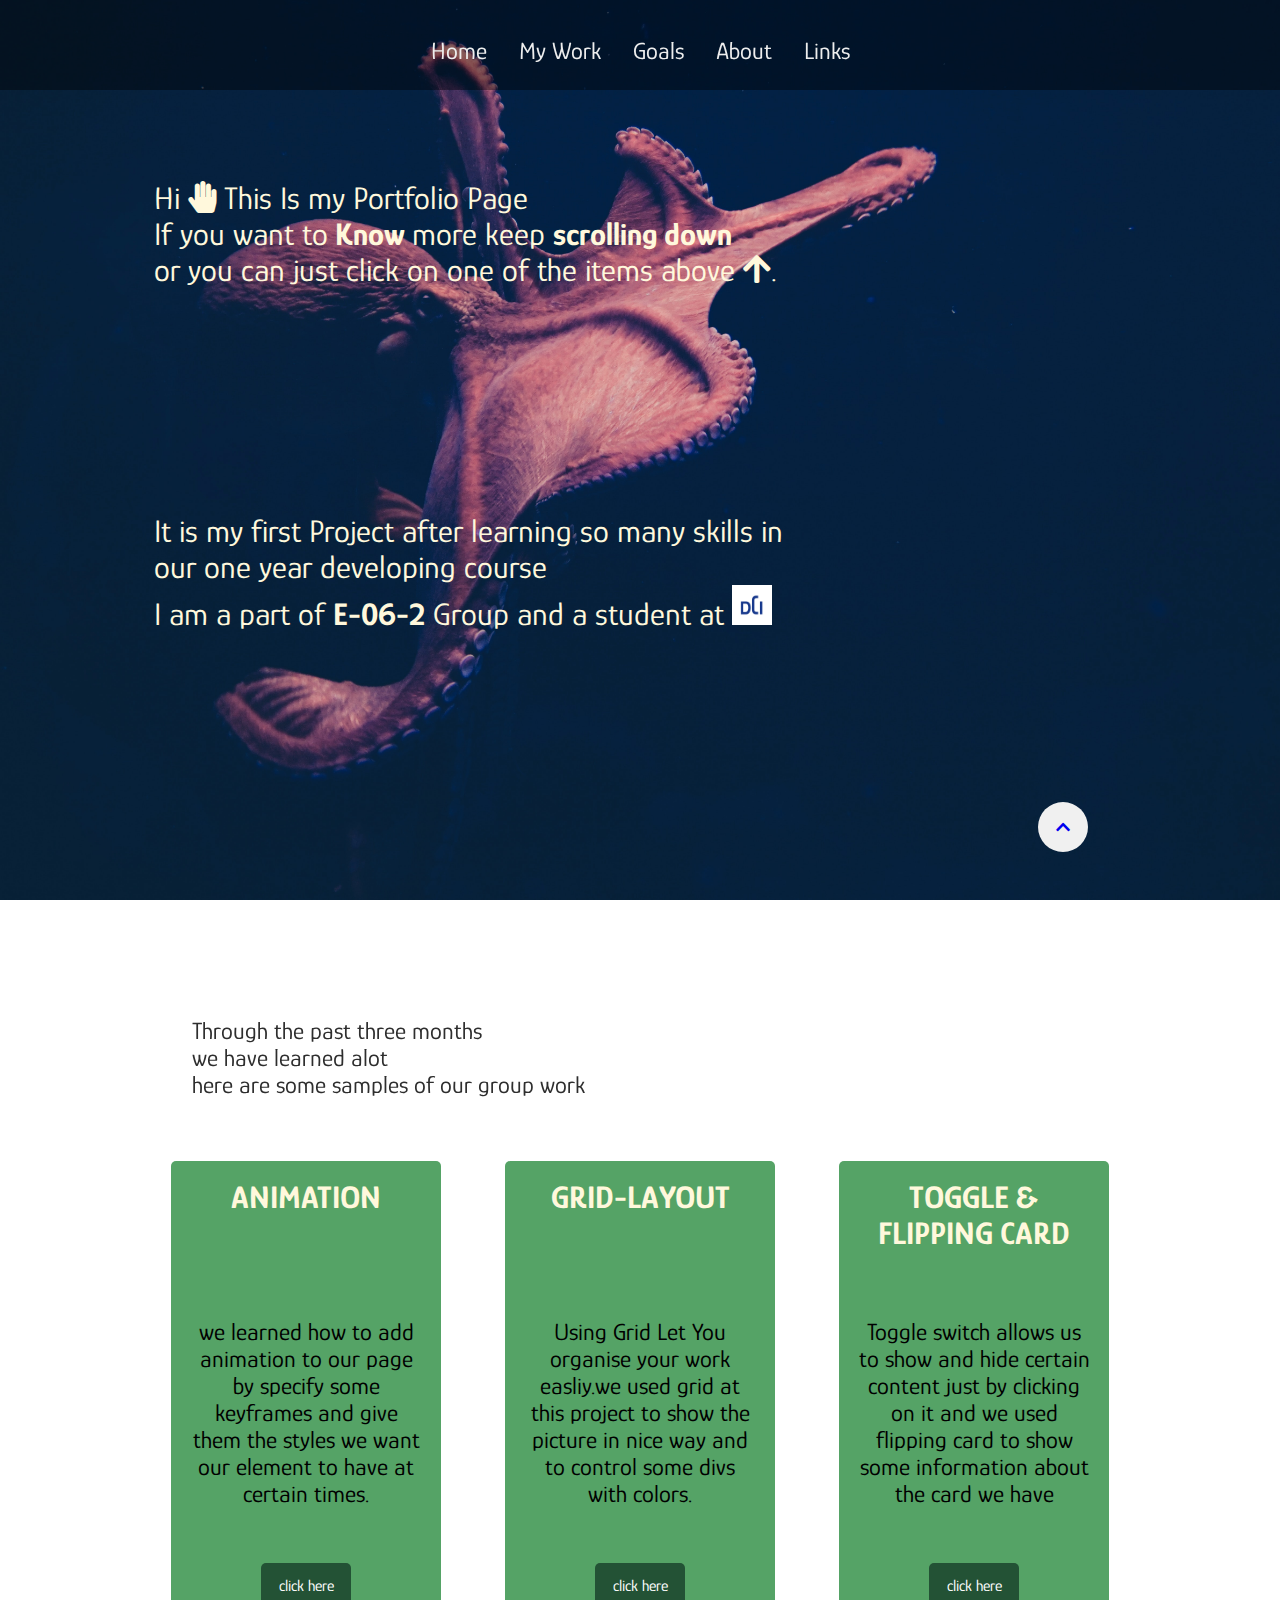
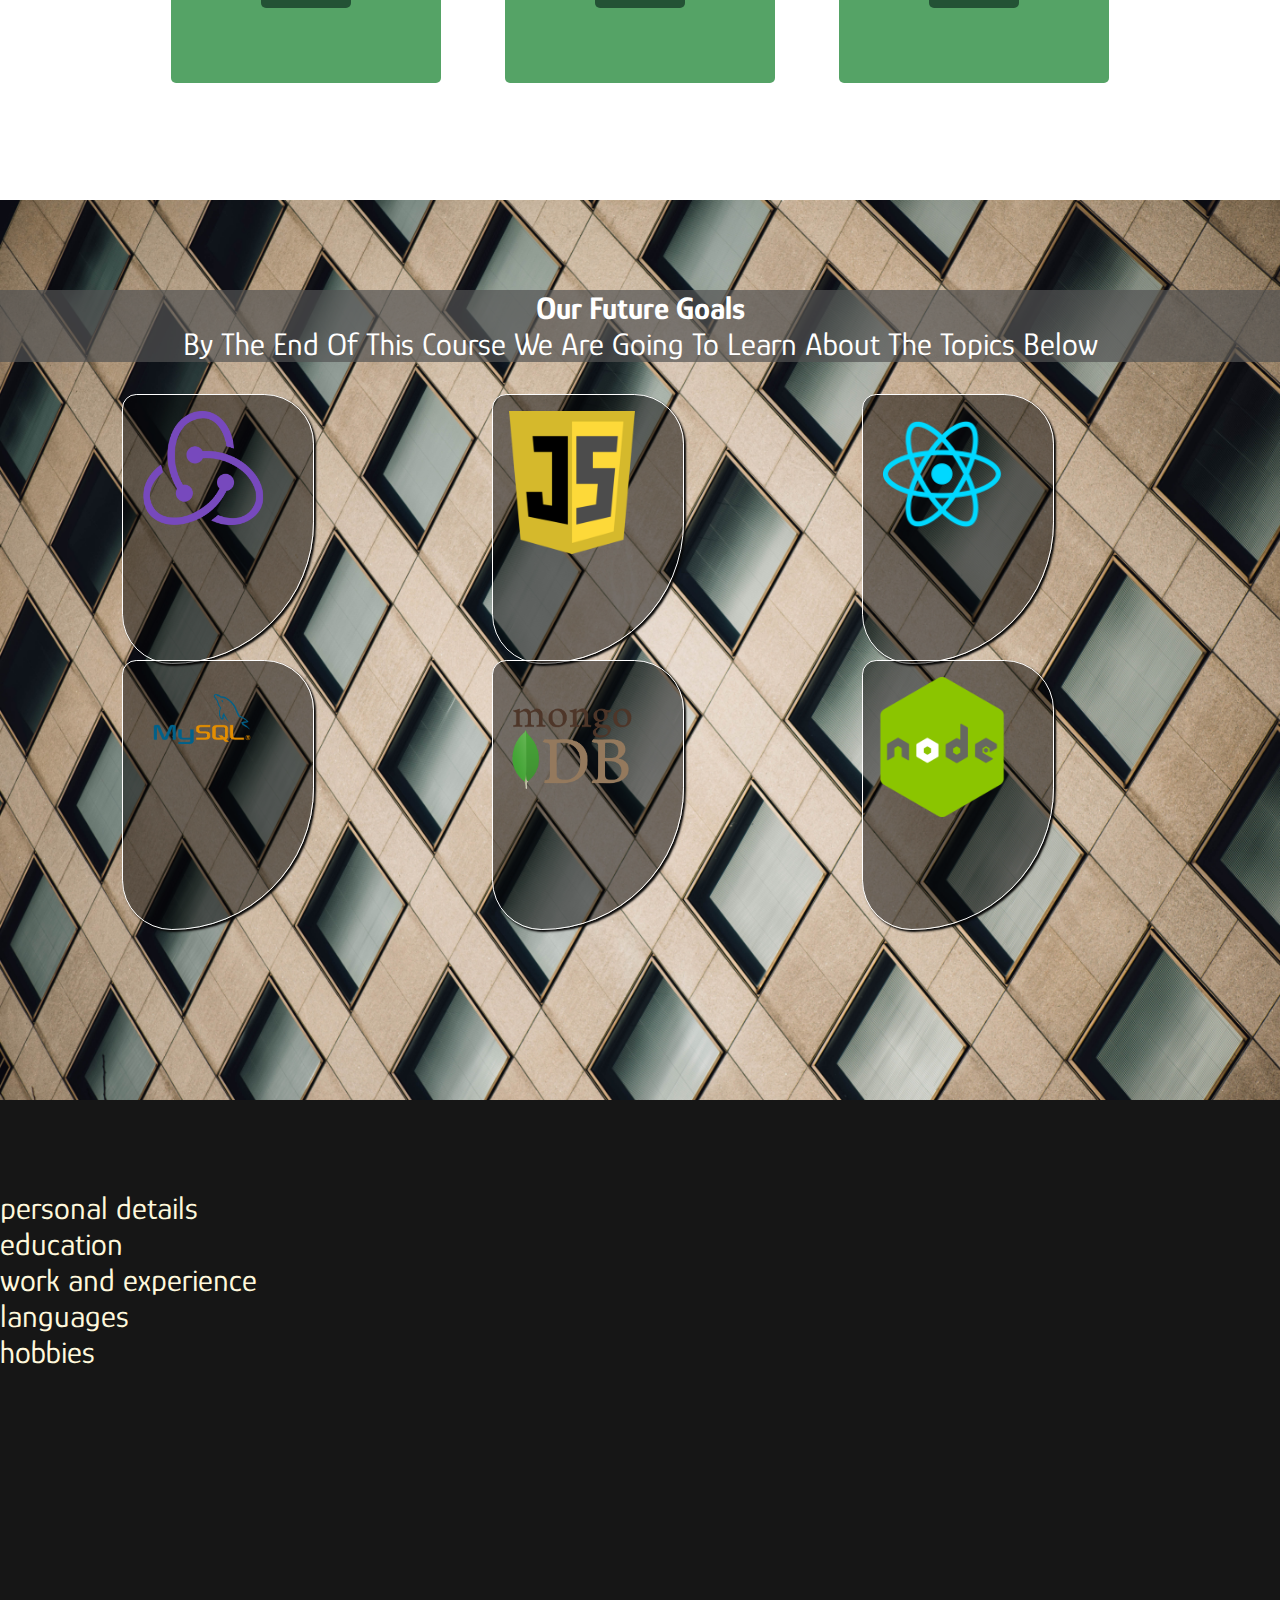
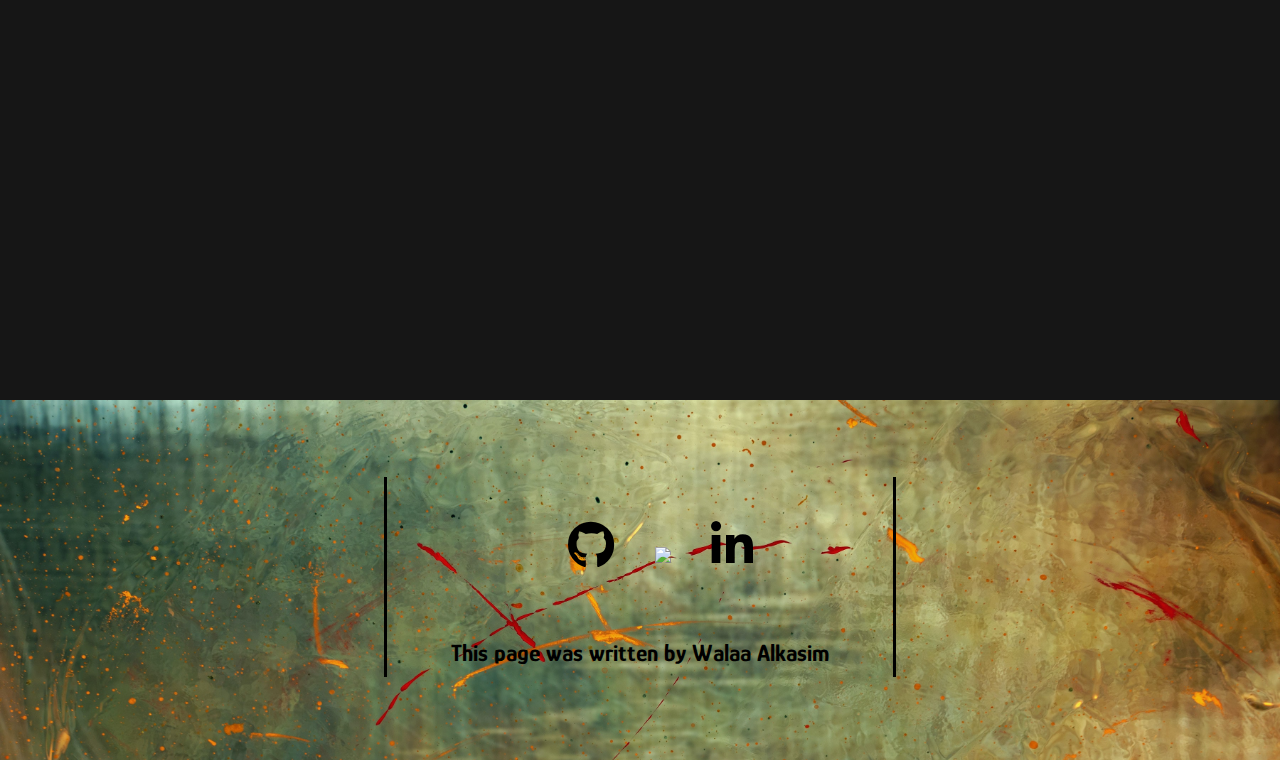
==== index.html @ 87899b78 "about section edit" ====
<!DOCTYPE html>
<html lang="en">
  <head>
    <meta charset="UTF-8" />
    <meta http-equiv="X-UA-Compatible" content="IE=edge" />

    <meta name="viewport" content="width=device-width, initial-scale=1.0" />
    <link rel="preconnect" href="https://fonts.googleapis.com" />
    <link rel="preconnect" href="https://fonts.gstatic.com" crossorigin />
    <link
      href="https://fonts.googleapis.com/css2?family=Glory:wght@100&display=swap"
      rel="stylesheet"
    />
    <link
      rel="stylesheet"
      href="https://cdnjs.cloudflare.com/ajax/libs/font-awesome/5.15.4/css/all.min.css"
      integrity="sha512-1ycn6IcaQQ40/MKBW2W4Rhis/DbILU74C1vSrLJxCq57o941Ym01SwNsOMqvEBFlcgUa6xLiPY/NS5R+E6ztJQ=="
      crossorigin="anonymous"
      referrerpolicy="no-referrer"
    />
    <link rel="stylesheet" href="./css/style.css" />

    <title>Walaa Portfolio</title>
  </head>
  <body>
    <div>
      <a href="#">
        <div class="sticky-arrow">
          <i class="fas fa-chevron-up"></i></div
      ></a>
    </div>
    <!-- header  contains navbar -->
    <header>
      <nav class="nav">
        <ul>
          <li><a href="#home-page">Home</a></li>
          <li><a href="#my-work">My Work</a></li>
          <li><a href="#future-goals">Goals</a></li>
          <li><a href="#about-me">About</a></li>
          <li><a href="#links">Links</a></li>
        </ul>
      </nav>
    </header>

    <!-- section 1 the home page  -->

    <section class="home" id="home-page">
      <div class="home-part-one">
        <p>
          Hi <i class="fas fa-hand-paper"></i>
          This Is my Portfolio Page
          <br />
          If you want to<strong> Know </strong>more keep
          <strong>scrolling down </strong> <br />
          or you can just click on one of the items above
          <i class="fas fa-arrow-up"></i>.
        </p>
      </div>
      <div class="home-part-two">
        <p>
          It is my first Project after learning so many skills in <br />
          our one year developing course <br />
          I am a part of <strong>E-06-2</strong> Group and a student at
          <a href="https://digitalcareerinstitute.org/" target="_blank">
            <img src="./imgs/dci-logo.png" alt=""
          /></a>
        </p>
      </div>
    </section>

    <!-- this section contains the work -->
    <section class="work" id="my-work">
      <!-- <h2>My Progress</h2> -->
      <div class="title-effect">
        <p>
          Through the past three months <br />
          we have learned alot<br />
          here are some samples of our group work
        </p>
      </div>
      <div class="work-part-1">
        <div class="sample">
          <h2>Animation</h2>
          <div class="description">
            we learned how to add animation to our page by specify some
            keyframes and give them the styles we want our element to have at
            certain times.
          </div>
          <a
            href="./materials/animation/exercise.html"
            class="btn"
            target="_blank"
            >click here</a
          >
        </div>
        <div class="sample">
          <h2>Grid-Layout</h2>
          <div class="description">
            Using Grid Let You organise your work easliy.we used grid at this
            project to show the picture in nice way and to control some divs
            with colors.
          </div>
          <a href="./materials/grid/index.html" class="btn" target="_blank"
            >click here</a
          >
        </div>
        <div class="sample">
          <h2>Toggle & Flipping Card</h2>
          <div class="description">
            Toggle switch allows us to show and hide certain content just by
            clicking on it and we used flipping card to show some information
            about the card we have
          </div>
          <a
            href="./materials/toggle&flipping card/index.html"
            class="btn"
            target="_blank"
            >click here</a
          >
        </div>
      </div>
    </section>

    <!--this section will talk about our future goals -->
    <!-- 
              HTML
              CSS
              javascript
              bootstrap
              React
              Redux
              Nodejs
              Mongodb
              MySql

             -->

    <section class="goals" id="future-goals">
      <div class="goals-title">
      <h2>Our Future Goals</h2>
      <p>
        By The End Of This Course We Are Going To Learn About The Topics Below
      </p></div>
      <div class="goals_container">
        <div class="card-container">
          <div class="card-face">
            <img src="./imgs/logos/redux.png" alt="" />
          </div>
          <div class="card-back">
            <p>
              Redux helps you write applications.
              Centralizing your application's state.
              The Redux DevTools make it easy to trace your application's state 
            </p>
            <a
            href="https://redux.js.org/"
            target="_blank"
            class="btn"
            >learn more</a
          >
          </div>
        </div>
        <div class="card-container">
          <div class="card-face">
            <img
              src="./imgs/logos/computer-icons-logo-brand-javascript-javaserver-pages-free-892749.png"
              alt=""
            />
          </div>
          <div class="card-back">
            <p>
              JavaScript is the world's most popular programming language.

              JavaScript is the programming language of the Web
            </p>
            <a
              href="https://www.w3schools.com/js/"
              target="_blank"
              class="btn"
              >learn more</a
            >
          </div>
        </div>
        <div class="card-container">
          <div class="card-face">
            <img
              src="./imgs/logos/js-logo-react-react-js-icon-221753.png"
              alt=""
            />
          </div>
          <div class="card-back">
            <p>
              React is a free and open-source front-end JavaScript library for
              building user interfaces or UI components. React can be used as a
              base in the development of single-page or mobile applications
            </p>
            <a href="https://reactjs.org/" class="btn" target="_blank"
              >learn more</a
            >
          </div>
        </div>
        <div class="card-container">
          <div class="card-face">
            <img
              src="./imgs/logos/kisspng-logo-mysql-database-phpmyadmin-mysql-digital-agency-maidenhead-web-agency-uk-5b6475c37dee49.2368989315333104035158.png"
              alt=""
            />
          </div>
          <div class="card-back">
            <p>

              MySQL is a relational database management system based on SQL – Structured Query Language. 
              It is used for data warehousing, e-commerce, 
              and logging applications.              
            </p>
            <a href="https://www.mysql.com/" class="btn" target="_blank"
            >learn more</a>
          </div>
        </div>
        <div class="card-container">
          <div class="card-face">
            <img
              src="./imgs/logos/kisspng-mongodb-logo-database-nosql-postgresql-how-to-create-an-outstanding-tech-stack-clickup-bl-5c391bdfde6506.5513114315472465599109.png"
              alt=""
            />
          </div>
          <div class="card-back">
            <p>
              MongoDB is a document-oriented NoSQL database used for high volume data storage. Instead of using tables and rows as in the traditional relational databases,
            </p>
            <a href="https://www.mongodb.com/" class="btn" target="_blank"
            >learn more</a>
          </div>
        </div>
        <div class="card-container">
          <div class="card-face">
            <img src="./imgs/logos/pngwing.com.png" alt="" />
          </div>
          <div class="card-back">
            <p>
              Node allows developers to write JavaScript code that runs directly in 
              a computer process itself instead of in a browser.
              </p>
              <a href="https://www.codecademy.com/articles/what-is-node" class="btn" target="_blank"
              >learn more</a>
          </div>
        </div>
      </div>
    </section>
    <!-- here you will find information ** about me ** -->

    <section class="about" id="about-me">

    <div class="about-first_section">
      <p class="about-subtitle">personal details</p>
      <div class="about-content"></div>
    </div>
    <div class="about-second_section">
     <p class="about-subtitle">education</p>
      <div class="about-content"></div>
    </div>
    <div class="about-third_section">
      <p class="about-subtitle">work and experience</p>
      <div class="about-content"></div>
    </div>
    <div class="about-fourth_section">
     <p class="about-subtitle">languages</p>
      <div class="about-content"></div>
    </div> 
    <div class="about-fifth_section">
       <p class="about-subtitle">hobbies</p>
      <div class="about-content"></div>
    </div>
     
    </section>
    <!-- footer will have my logo W.K. and a note this website was created by me
    and some important links -->

    <footer class="links" id="links">
    <div class="line-right"></div>
     <ul class="footer-list">
       <li class="footer-item"><a href="https://github.com/" target="_blank" class="footer-link"><i class="fab fa-github"></i></a></li>
       <li class="footer-item"><a href="https://www.notion.so/Web-Development-Resources-dd6faa112a3345b4b376562696dcd35c" target="_blank" class="footer-link"><img src="https://img.icons8.com/ios/50/000000/notion.png"/></a></li>
       <li class="footer-item"><a href="https://www.linkedin.com/feed/"><i class="fab fa-linkedin-in"></i></a></li>
     </ul>
      <p>
        This page was written by <a href="#about-me"> Walaa Alkasim </a>
      </p>
     <div class="line-left"></div>
    </footer>
  </body>
</html>
---- css/style.css ----
* {
  margin: 0;
  padding: 0;
  -webkit-box-sizing: border-box;
          box-sizing: border-box;
  font-family: "Glory", sans-serif;
}

* h2,
* p {
  color: cornsilk;
  font-size: 2rem;
}

.sticky-arrow {
  -webkit-transition: all 0.25s ease-in-out;
  transition: all 0.25s ease-in-out;
  position: fixed;
  bottom: 0;
  right: 15vw;
  display: -webkit-inline-box;
  display: -ms-inline-flexbox;
  display: inline-flex;
  content: "#f077";
  cursor: pointer;
  -webkit-box-align: center;
      -ms-flex-align: center;
          align-items: center;
  -webkit-box-pack: center;
      -ms-flex-pack: center;
          justify-content: center;
  margin: 0 0 3em 0;
  border-radius: 50%;
  padding: 0.25em;
  width: 50px;
  height: 50px;
  background-color: #f0f0f0;
}

.sticky-arrow:hover {
  -webkit-transform: scale(2);
          transform: scale(2);
}

section {
  padding-top: 10vh;
}

header {
  background-color: rgba(0, 0, 0, 0.4);
  position: fixed;
  top: 0;
  height: 10vh;
  width: 100vw;
  z-index: 9999;
}

header nav ul {
  display: -webkit-box;
  display: -ms-flexbox;
  display: flex;
  -webkit-box-orient: horizontal;
  -webkit-box-direction: normal;
      -ms-flex-direction: row;
          flex-direction: row;
  -ms-flex-line-pack: center;
      align-content: center;
  -webkit-box-pack: center;
      -ms-flex-pack: center;
          justify-content: center;
}

header nav ul :nth-child(1) {
  -webkit-animation-name: moving;
          animation-name: moving;
  -webkit-animation-duration: 1s;
          animation-duration: 1s;
  -webkit-transition: ease-in 1s;
  transition: ease-in 1s;
}

header nav ul :nth-child(2) {
  -webkit-animation-name: moving;
          animation-name: moving;
  -webkit-animation-duration: 2s;
          animation-duration: 2s;
  -webkit-transition: ease-in 1s;
  transition: ease-in 1s;
}

header nav ul :nth-child(3) {
  -webkit-animation-name: moving;
          animation-name: moving;
  -webkit-animation-duration: 3s;
          animation-duration: 3s;
  -webkit-transition: ease-in 1s;
  transition: ease-in 1s;
}

header nav ul :nth-child(4) {
  -webkit-animation-name: moving;
          animation-name: moving;
  -webkit-animation-duration: 4s;
          animation-duration: 4s;
  -webkit-transition: ease-in 1s;
  transition: ease-in 1s;
}

header nav ul :nth-child(5) {
  -webkit-animation-name: moving;
          animation-name: moving;
  -webkit-animation-duration: 5s;
          animation-duration: 5s;
  -webkit-transition: ease-in 1s;
  transition: ease-in 1s;
}

header nav ul li {
  font-size: 3rem;
  position: relative;
  list-style: none;
  padding: 1rem;
}

header nav ul li a {
  font-size: 1.5rem;
  text-decoration: none;
  color: #eeeeee;
  position: relative;
}

header nav ul li a::before, header nav ul li a::after {
  position: absolute;
  background: #dddbdb;
  content: "";
  opacity: 0;
  -webkit-transition: 0.5s;
  transition: 0.5s;
  right: 0px;
  width: 100%;
  height: 1px;
}

header nav ul li a::before {
  top: 0px;
  -webkit-transform: translateY(-10px);
          transform: translateY(-10px);
}

header nav ul li a::after {
  bottom: 0px;
  -webkit-transform: translateY(10px);
          transform: translateY(10px);
}

header nav ul li a:hover::before, header nav ul li a:hover::after {
  opacity: 1;
  -webkit-transform: translateY(0px);
          transform: translateY(0px);
}

.home {
  background-image: url(../imgs/isabel-galvez-i54owgDjXeY-unsplash.jpg);
  background-size: cover;
  height: 100vh;
}

@-webkit-keyframes myfirst {
  0% {
    left: -100vw;
    top: 0px;
  }
  100% {
    left: 0vw;
    top: 0px;
  }
}

@keyframes myfirst {
  0% {
    left: -100vw;
    top: 0px;
  }
  100% {
    left: 0vw;
    top: 0px;
  }
}

.home .home-part-one {
  position: relative;
  -webkit-animation: myfirst 3s linear 1;
          animation: myfirst 3s linear 1;
}

.home .home-part-one p {
  text-align: left;
  font-size: 2rem;
  padding-left: 12vw;
  padding-top: 7vw;
}

.home .home-part-two {
  position: relative;
  -webkit-animation: myfirst 3s linear 1;
          animation: myfirst 3s linear 1;
}

.home .home-part-two p {
  text-align: left;
  font-size: 2rem;
  padding-left: 12vw;
  padding-top: 25vh;
}

.home .home-part-two img {
  width: 40px;
  height: 40px;
}

.work {
  height: 100vh;
  background-image: url(../imgs/mitchell-luo-xREzOtWzDrQ-unsplash.jpg);
  background-size: cover;
}

.work h2 {
  text-align: center;
  text-transform: uppercase;
  height: 82px;
}

.work .title-effect {
  position: relative;
}

.work p {
  color: #2e2e2e;
  font-size: 1.5rem;
  text-align: left;
  padding-top: 3vh;
  padding-bottom: 5vh;
  padding-left: 15vw;
}

.work p::before, .work p::after {
  position: absolute;
  opacity: 0;
  width: 0%;
  height: 2px;
  content: "";
  background: #fff;
  -webkit-transition: all 0.3s;
  transition: all 0.3s;
}

.work p::before {
  left: 0px;
  top: 0px;
}

.work p::after {
  right: 0px;
  bottom: 0px;
}

.work p:hover::before, .work p:hover::after {
  opacity: 1;
  width: 100%;
}

.work p:hover {
  font-size: 1.7rem;
}

.work .work-part-1 {
  display: -ms-grid;
  display: grid;
  -ms-grid-columns: (30vh)[3];
      grid-template-columns: repeat(3, 30vh);
  height: 60vh;
  gap: 5vw;
  -webkit-box-pack: center;
      -ms-flex-pack: center;
          justify-content: center;
}

.work .work-part-1 .sample {
  display: -webkit-box;
  display: -ms-flexbox;
  display: flex;
  -ms-flex-wrap: wrap;
      flex-wrap: wrap;
  -webkit-box-pack: center;
      -ms-flex-pack: center;
          justify-content: center;
  margin-top: 2vh;
  padding: 2vh;
  background-color: #55a366;
  border-radius: 5px;
  -webkit-transition: 300ms;
  transition: 300ms;
}

.work .work-part-1 .sample .btn {
  text-decoration: none;
  background-color: #235235;
  color: white;
  border-radius: 5px;
  display: block;
  height: 5vh;
  width: 7vw;
  text-align: center;
  padding-top: 1.5vh;
}

.work .work-part-1 .sample .btn a {
  color: whitesmoke;
}

.work .work-part-1 .sample .btn:hover {
  background-color: #d1d6d1;
  color: black;
}

.work .work-part-1 .sample:hover {
  color: white;
  background-color: black;
  -webkit-box-shadow: 10px 10px 10px black;
          box-shadow: 10px 10px 10px black;
}

.work .work-part-1 .sample .description {
  text-align: center;
  font-size: 1.5rem;
}

.goals {
  width: 100%;
  height: 100vh;
  background-image: url(../imgs/chuttersnap-du7cDzSEy5w-unsplash.jpg);
  background-size: cover;
}

.goals .goals-title {
  background-color: rgba(82, 82, 82, 0.7);
}

.goals h2,
.goals p {
  text-align: center;
  color: white;
}

.goals .goals_container {
  display: -ms-grid;
  display: grid;
  -ms-grid-columns: (40vh)[3];
      grid-template-columns: repeat(3, 40vh);
  -ms-grid-rows: (20vw)[2];
      grid-template-rows: repeat(2, 20vw);
  gap: 10px;
  -webkit-box-pack: center;
      -ms-flex-pack: center;
          justify-content: center;
}

.goals .goals_container .card-container {
  position: relative;
  -webkit-perspective: 1000px;
          perspective: 1000px;
}

.goals .goals_container .card-container:hover > .card-face {
  -webkit-transform: rotateY(180deg);
          transform: rotateY(180deg);
}

.goals .goals_container .card-container:hover > .card-back {
  -webkit-transform: rotateY(360deg);
          transform: rotateY(360deg);
  -webkit-transform: scale(1.2);
          transform: scale(1.2);
}

.goals .goals_container .card-container .card-face {
  background-color: rgba(0, 0, 0, 0.5);
  height: 30vh;
  width: 15vw;
  margin: 2rem;
  border: 0.1rem solid white;
  border-radius: 20px 70px 200px;
  -webkit-box-shadow: 2px 2px 2px #080808;
          box-shadow: 2px 2px 2px #080808;
  padding: 1rem;
  -webkit-backface-visibility: hidden;
          backface-visibility: hidden;
  -webkit-transition: -webkit-transform 0.5s;
  transition: -webkit-transform 0.5s;
  transition: transform 0.5s;
  transition: transform 0.5s, -webkit-transform 0.5s;
}

.goals .goals_container .card-container .card-face img {
  width: 80%;
}

.goals .goals_container .card-container .card-back {
  background-color: rgba(54, 125, 153, 0.7);
  height: 30vh;
  width: 15vw;
  margin: 2rem;
  border: 0.1rem solid white;
  border-radius: 20px 70px 200px;
  -webkit-box-shadow: 2px 2px 2px #fffdfd;
          box-shadow: 2px 2px 2px #fffdfd;
  padding: 1rem;
  -webkit-backface-visibility: hidden;
          backface-visibility: hidden;
  -webkit-transition: -webkit-transform 0.5s;
  transition: -webkit-transform 0.5s;
  transition: transform 0.5s;
  transition: transform 0.5s, -webkit-transform 0.5s;
  -webkit-transform: rotateY(180deg);
          transform: rotateY(180deg);
  position: absolute;
  left: 0;
  top: 0;
}

.goals .goals_container .card-container .card-back .btn {
  text-decoration: none;
  background-color: #acb4af;
  color: #050505;
  border-radius: 5px;
  display: block;
  height: 5vh;
  width: 5vw;
  margin-top: 20px;
  text-align: center;
  padding-top: 1.5vh;
}

.goals .goals_container .card-container .card-back p {
  color: #020202;
  font-size: 1.3rem;
  text-align: center;
}

.about {
  height: 100vh;
  background-color: #161616;
}

footer {
  background-image: url(../imgs/jr-korpa-2LpaU_6k4bU-unsplash.jpg);
  background-size: cover;
  height: 40vh;
}

footer .line-right {
  border-left: 3px solid black;
  height: 200px;
  position: absolute;
  left: 30%;
  margin-top: 6%;
}

footer .line-right {
  border-right: 3px solid black;
  height: 200px;
  position: absolute;
  right: 30%;
  margin-top: 6%;
}

footer p {
  font-size: 1.5rem;
  font-weight: bold;
  text-align: center;
  padding-top: 65px;
  color: black;
}

footer p a {
  text-decoration: none;
  color: black;
}

footer ul {
  position: relative;
  display: -webkit-box;
  display: -ms-flexbox;
  display: flex;
  -webkit-box-orient: horizontal;
  -webkit-box-direction: normal;
      -ms-flex-direction: row;
          flex-direction: row;
  -ms-flex-line-pack: center;
      align-content: center;
  -webkit-box-pack: center;
      -ms-flex-pack: center;
          justify-content: center;
  list-style: none;
}

footer ul li {
  -webkit-box-align: center;
      -ms-flex-align: center;
          align-items: center;
  font-size: 3rem;
  padding-top: 120px;
  padding-left: 40px;
}

footer ul li:hover {
  -webkit-transform: scale(1.3);
          transform: scale(1.3);
}

footer ul li a {
  text-decoration: none;
  color: black;
}
/*# sourceMappingURL=style.css.map */
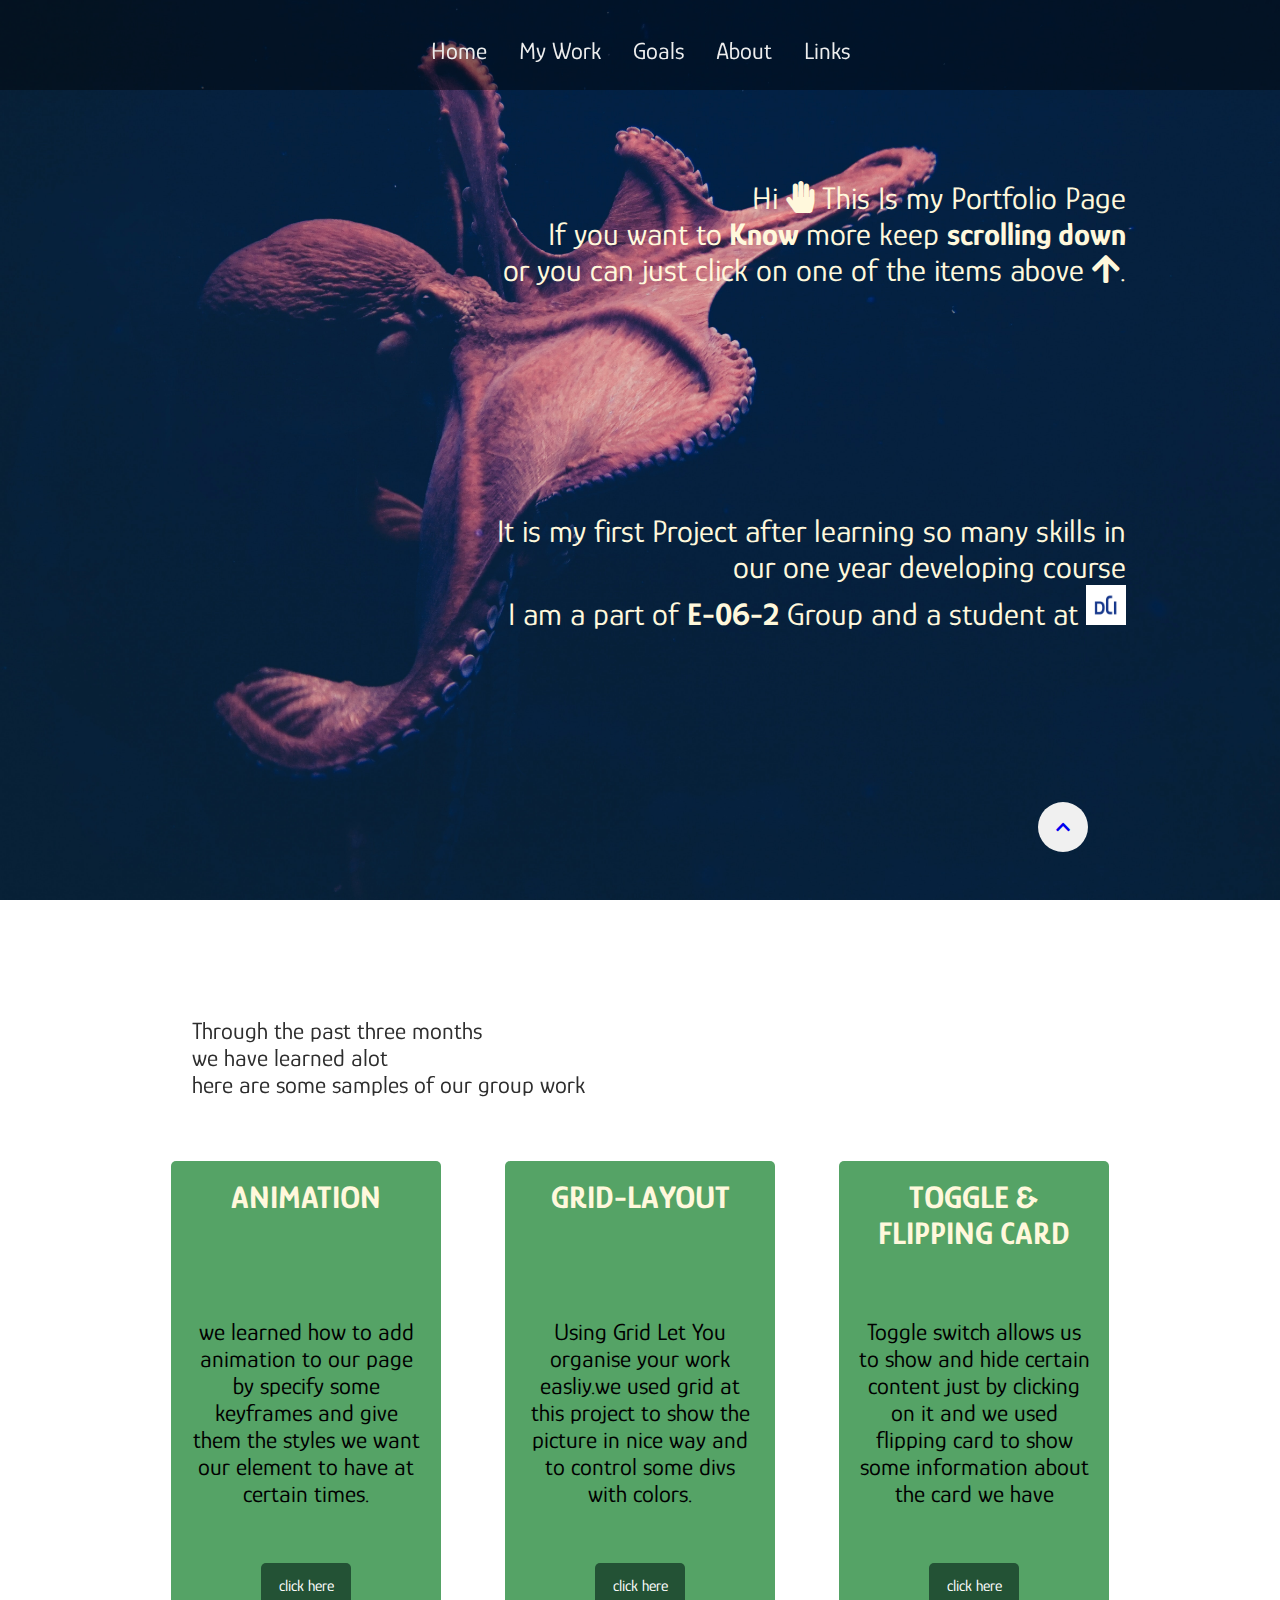
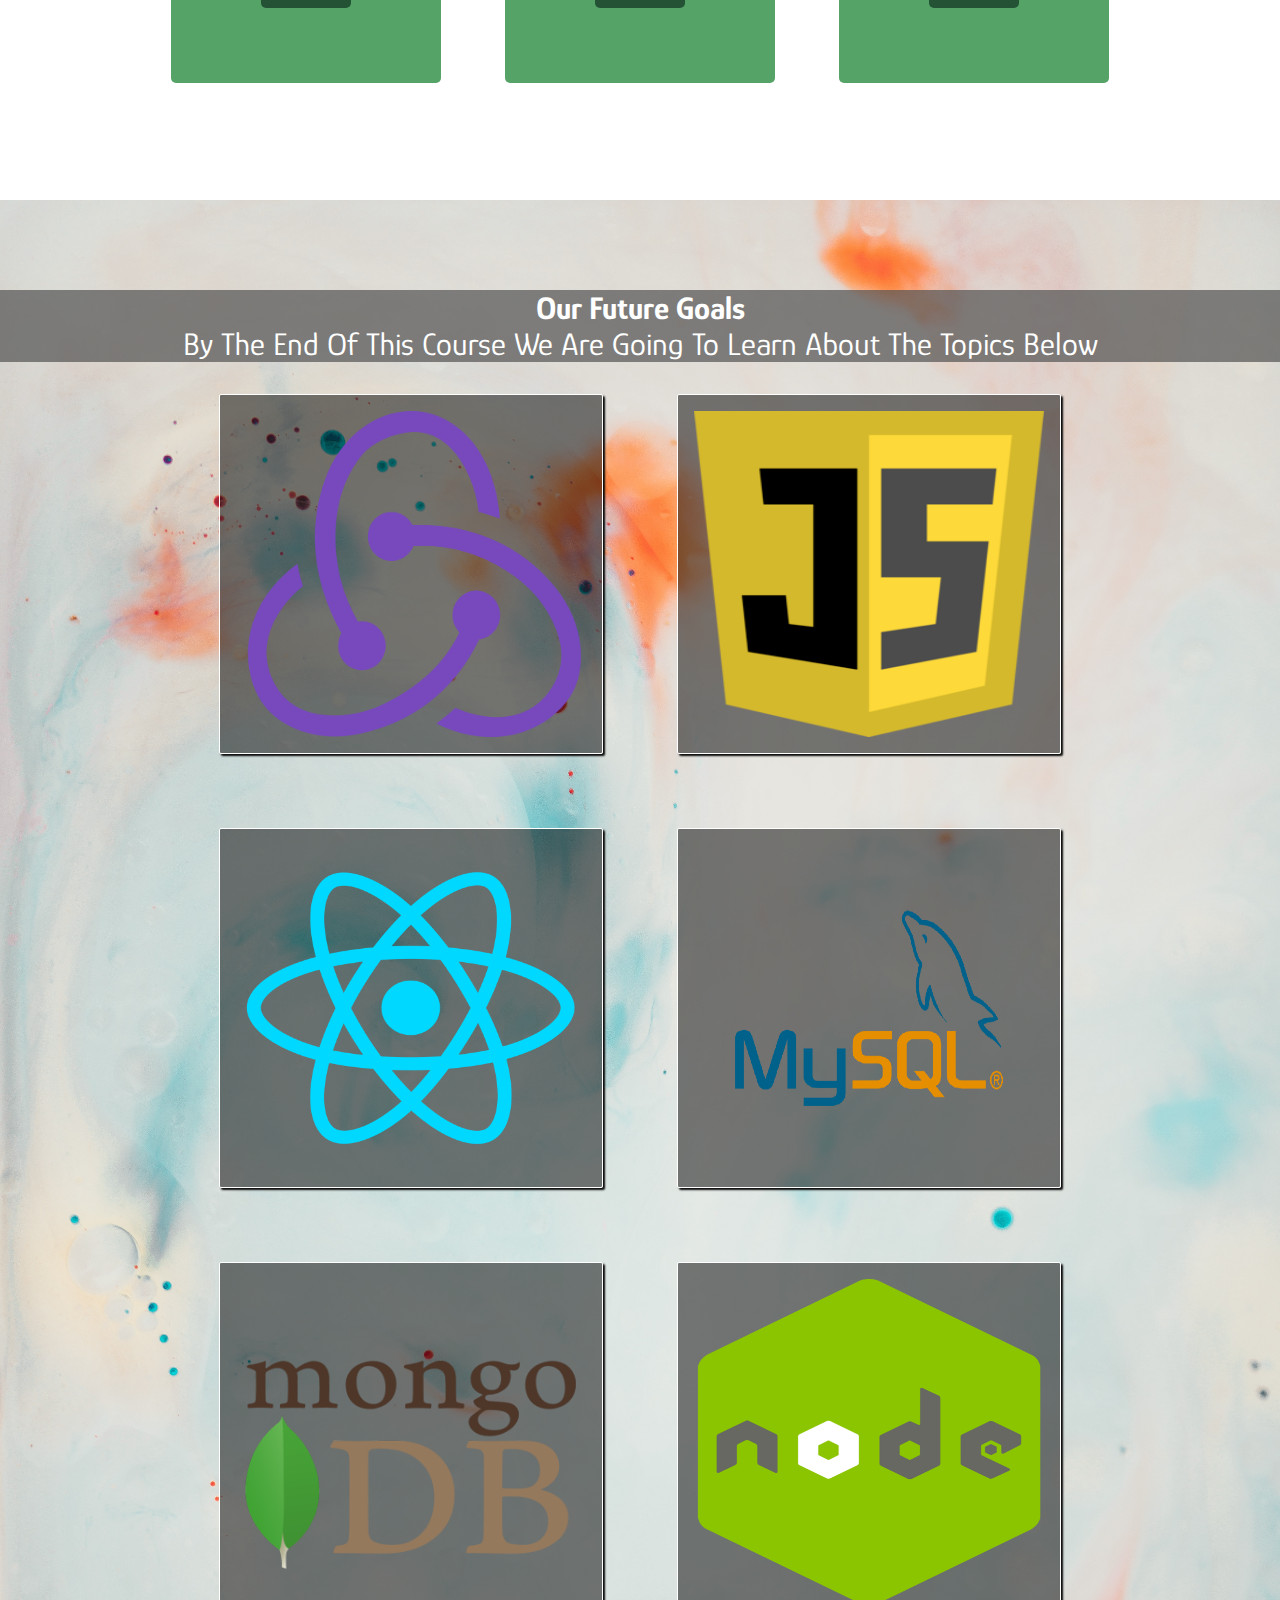
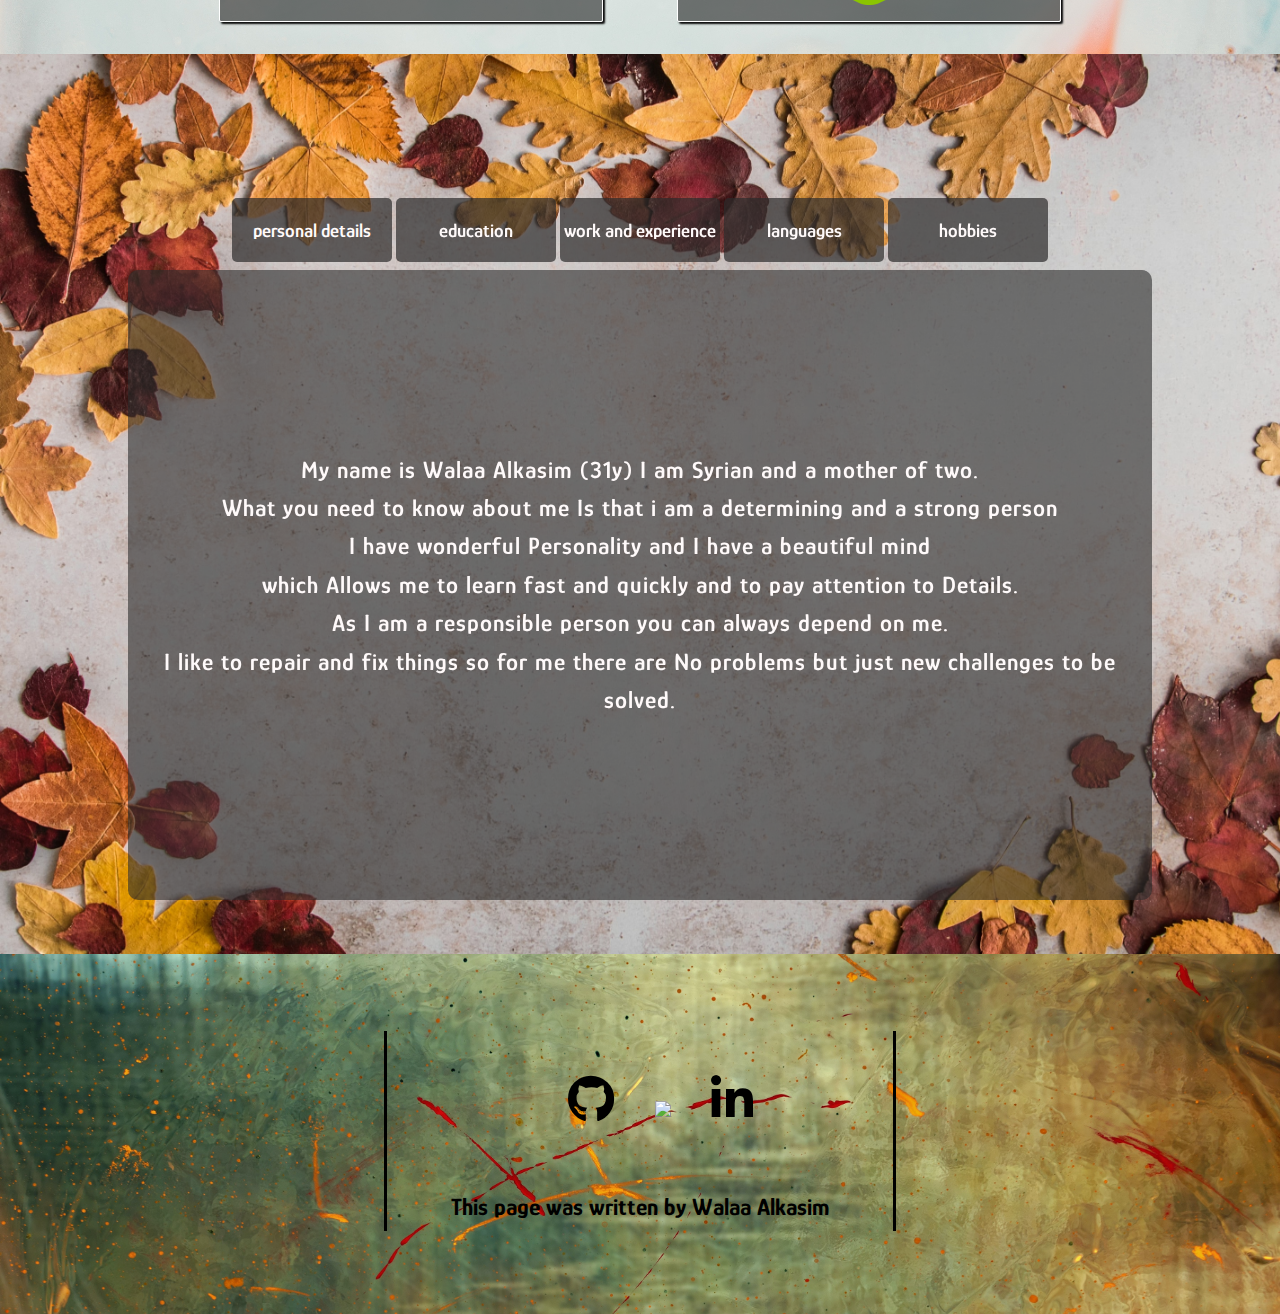
==== commit 966160de: "fina changes" ====
--- a/index.html
+++ b/index.html
@@ -23,13 +23,22 @@
     <title>Walaa Portfolio</title>
   </head>
   <body>
+    
+    <!--sticky arrow Begins-->
+   
+   
     <div>
-      <a href="#">
+      <a href="#"> 
         <div class="sticky-arrow">
-          <i class="fas fa-chevron-up"></i></div
-      ></a>
+          <i class="fas fa-chevron-up"></i>
+          </div>
+        </a>
     </div>
-    <!-- header  contains navbar -->
+    
+    <!--sticky arrow Ends -->
+
+
+    <!-- header  for the  navbar -->
     <header>
       <nav class="nav">
         <ul>
@@ -45,6 +54,8 @@
     <!-- section 1 the home page  -->
 
     <section class="home" id="home-page">
+    <!-- first pargraph on the page -->
+
       <div class="home-part-one">
         <p>
           Hi <i class="fas fa-hand-paper"></i>
@@ -56,6 +67,10 @@
           <i class="fas fa-arrow-up"></i>.
         </p>
       </div>
+
+<!-- second paragraph on the page -->
+
+
       <div class="home-part-two">
         <p>
           It is my first Project after learning so many skills in <br />
@@ -68,9 +83,14 @@
       </div>
     </section>
 
+    <!-- Home Section Ends -->
+
+
+
     <!-- this section contains the work -->
+
     <section class="work" id="my-work">
-      <!-- <h2>My Progress</h2> -->
+     
       <div class="title-effect">
         <p>
           Through the past three months <br />
@@ -78,6 +98,11 @@
           here are some samples of our group work
         </p>
       </div>
+
+      <!-- the sample of our group work -->
+
+
+      <!-- sample one Animation  -->
       <div class="work-part-1">
         <div class="sample">
           <h2>Animation</h2>
@@ -93,6 +118,8 @@
             >click here</a
           >
         </div>
+        <!-- sample two grid -->
+
         <div class="sample">
           <h2>Grid-Layout</h2>
           <div class="description">
@@ -104,6 +131,10 @@
             >click here</a
           >
         </div>
+
+        <!-- sample three toggle -->
+
+
         <div class="sample">
           <h2>Toggle & Flipping Card</h2>
           <div class="description">
@@ -120,6 +151,8 @@
         </div>
       </div>
     </section>
+
+    <!-- end of my work section -->
 
     <!--this section will talk about our future goals -->
     <!-- 
@@ -137,29 +170,35 @@
 
     <section class="goals" id="future-goals">
       <div class="goals-title">
-      <h2>Our Future Goals</h2>
-      <p>
-        By The End Of This Course We Are Going To Learn About The Topics Below
-      </p></div>
+        <h2>Our Future Goals</h2>
+        <p>
+          By The End Of This Course We Are Going To Learn About The Topics Below
+        </p>
+      </div>
+
+      <!-- container for the cards -->
+
       <div class="goals_container">
+      
+        <!-- first card -->
+
         <div class="card-container">
           <div class="card-face">
             <img src="./imgs/logos/redux.png" alt="" />
           </div>
           <div class="card-back">
             <p>
-              Redux helps you write applications.
-              Centralizing your application's state.
-              The Redux DevTools make it easy to trace your application's state 
-            </p>
-            <a
-            href="https://redux.js.org/"
-            target="_blank"
-            class="btn"
-            >learn more</a
-          >
-          </div>
-        </div>
+              Redux helps you write applications. Centralizing your
+              application's state. The Redux DevTools make it easy to trace your
+              application's state
+            </p>
+            <a href="https://redux.js.org/" target="_blank" class="btn"
+              >learn more</a
+            >
+          </div>
+        </div>
+
+        <!-- second card -->
         <div class="card-container">
           <div class="card-face">
             <img
@@ -170,17 +209,15 @@
           <div class="card-back">
             <p>
               JavaScript is the world's most popular programming language.
-
               JavaScript is the programming language of the Web
             </p>
-            <a
-              href="https://www.w3schools.com/js/"
-              target="_blank"
-              class="btn"
-              >learn more</a
-            >
-          </div>
-        </div>
+            <a href="https://www.w3schools.com/js/" target="_blank" class="btn"
+              >learn more</a
+            >
+          </div>
+        </div>
+
+        <!-- third card -->
         <div class="card-container">
           <div class="card-face">
             <img
@@ -191,14 +228,14 @@
           <div class="card-back">
             <p>
               React is a free and open-source front-end JavaScript library for
-              building user interfaces or UI components. React can be used as a
-              base in the development of single-page or mobile applications
+              building user interfaces or UI components. 
             </p>
             <a href="https://reactjs.org/" class="btn" target="_blank"
               >learn more</a
             >
           </div>
         </div>
+        <!-- fourth card -->
         <div class="card-container">
           <div class="card-face">
             <img
@@ -208,15 +245,17 @@
           </div>
           <div class="card-back">
             <p>
-
-              MySQL is a relational database management system based on SQL – Structured Query Language. 
-              It is used for data warehousing, e-commerce, 
-              and logging applications.              
+              MySQL is a relational database management system based on SQL –
+              Structured Query Language. It is used for data warehousing,
+              e-commerce, and logging applications.
             </p>
             <a href="https://www.mysql.com/" class="btn" target="_blank"
-            >learn more</a>
-          </div>
-        </div>
+              >learn more</a
+            >
+          </div>
+        </div>
+
+        <!-- fifth card -->
         <div class="card-container">
           <div class="card-face">
             <img
@@ -226,67 +265,175 @@
           </div>
           <div class="card-back">
             <p>
-              MongoDB is a document-oriented NoSQL database used for high volume data storage. Instead of using tables and rows as in the traditional relational databases,
+              MongoDB is a document-oriented NoSQL database used for high volume
+              data storage. Instead of using tables and rows as in the
+              traditional relational databases,
             </p>
             <a href="https://www.mongodb.com/" class="btn" target="_blank"
-            >learn more</a>
-          </div>
-        </div>
+              >learn more</a
+            >
+          </div>
+        </div>
+        <!-- sixth card -->
         <div class="card-container">
           <div class="card-face">
             <img src="./imgs/logos/pngwing.com.png" alt="" />
           </div>
           <div class="card-back">
             <p>
-              Node allows developers to write JavaScript code that runs directly in 
-              a computer process itself instead of in a browser.
-              </p>
-              <a href="https://www.codecademy.com/articles/what-is-node" class="btn" target="_blank"
-              >learn more</a>
+              Node allows developers to write JavaScript code that runs directly
+              in a computer process itself instead of in a browser.
+            </p>
+            <a
+              href="https://www.codecademy.com/articles/what-is-node"
+              class="btn"
+              target="_blank"
+              >learn more</a
+            >
           </div>
         </div>
       </div>
     </section>
+
+    <!-- end of section goals -->
+
+
+
     <!-- here you will find information ** about me ** -->
 
     <section class="about" id="about-me">
-
-    <div class="about-first_section">
-      <p class="about-subtitle">personal details</p>
-      <div class="about-content"></div>
-    </div>
-    <div class="about-second_section">
-     <p class="about-subtitle">education</p>
-      <div class="about-content"></div>
-    </div>
-    <div class="about-third_section">
-      <p class="about-subtitle">work and experience</p>
-      <div class="about-content"></div>
-    </div>
-    <div class="about-fourth_section">
-     <p class="about-subtitle">languages</p>
-      <div class="about-content"></div>
-    </div> 
-    <div class="about-fifth_section">
-       <p class="about-subtitle">hobbies</p>
-      <div class="about-content"></div>
-    </div>
+      <div class="about-content">
+
+      <div class="slider">
+        <a href="#slide-1">personal details</a>
+        <a href="#slide-2">education</a>
+        <a href="#slide-3">work and experience</a>
+        <a href="#slide-4">languages</a>
+        <a href="#slide-5">hobbies</a>
+      
+        <div class="slides">
+
+          <!-- personal information -->
+          <div id="slide-1">
+            My name is  Walaa Alkasim (31y) I am Syrian and a mother of two. <br> What you need to know about me 
+            
+            Is that i am a determining and a strong person <br> I have wonderful 
+            
+            Personality  and I have a beautiful mind<br> which 
+            
+            Allows me to learn fast and quickly and to pay attention to 
+            
+            Details.<br> As I am a responsible person you can always depend on me. <br>
+            I like to repair and fix things so for me there are 
+            
+            No problems but just new challenges to be solved. 
+            
+             
+          </div>
+          <!-- education -->
+          <div id="slide-2" >
+            1996-2001: primary school, Sanameen Dara'a Syria. <br>
+
+            2001-2003: Secondary school, Sanameen Dara'a Syria. <br>
+            2003-2006: High school, Homs Syria. <br>
+            2007-2011: Alba'ath University, Homs Syria (Mathematics). <br>
+            2014-2016: Philadelphia University Jordan. (Mathematics Bachelor's 87.6 %) 
+          </div>
+            
+          <!-- work and experience  -->
+          <div id="slide-3">
+            2008-2009: preparing student for secondary schools final exams. <br> 
+
+            2011-2013: substitute teacher full time in high school of Qara. <br> 
+            
+            2013:different jobs as I moved to Jordan/ Cashier-Data 
+            
+                         Entry-Dentist assistant.  <br> 
+            
+            2016-2018:Mathematics teacher for 
+            
+                         different levels/ private lessons. <br>  
+            
+            2019-2020:self-learning at home: German ,HTML, CSS ,JavaScript. <br> 
+            
+            2021:start the web developing course in DCI. 
+            
+             
+          </div>
+
+          <!-- languages -->
+          <div id="slide-4">
+            Arabic: Native Speaker. <br> 
+
+            English: Upper Intermediate /Ielts(6.5 -2017) . <br> 
+            
+            German:B2 Niveau. <br> 
+            
+             I still working on my languages to achieve 
+            
+            better levels . 
+            
+             
+          </div>
+
+          <!-- hobbies -->
+          <div id="slide-5">
+           
+
+         In my free time I like to do a lot of things like: <br> 
+
+           
+            
+            * Solve a jigsaw puzzle which is my favorite one.  <br> 
+            * Watch movies .  <br> 
+            
+            * Visit new places . <br> 
+            
+           * Take a walk and enjoy the nature. <br> 
+            
+            * Crochet . 
+          </div>
+        </div>
+      </div> 
+     
      
     </section>
-    <!-- footer will have my logo W.K. and a note this website was created by me
-    and some important links -->
+
+
+    <!-- end of section about me -->
+
+
+   <!-- this is the footer begin -->
 
     <footer class="links" id="links">
-    <div class="line-right"></div>
-     <ul class="footer-list">
-       <li class="footer-item"><a href="https://github.com/" target="_blank" class="footer-link"><i class="fab fa-github"></i></a></li>
-       <li class="footer-item"><a href="https://www.notion.so/Web-Development-Resources-dd6faa112a3345b4b376562696dcd35c" target="_blank" class="footer-link"><img src="https://img.icons8.com/ios/50/000000/notion.png"/></a></li>
-       <li class="footer-item"><a href="https://www.linkedin.com/feed/"><i class="fab fa-linkedin-in"></i></a></li>
-     </ul>
-      <p>
-        This page was written by <a href="#about-me"> Walaa Alkasim </a>
-      </p>
-     <div class="line-left"></div>
+      <div class="line-right"></div>
+      <ul class="footer-list">
+        <!-- footer first item -->
+        <li class="footer-item">
+          <a href="https://github.com/" target="_blank" class="footer-link"
+            ><i class="fab fa-github"></i
+          ></a>
+        </li>
+        <!-- footer second item -->
+        <li class="footer-item">
+          <a
+            href="https://www.notion.so/Web-Development-Resources-dd6faa112a3345b4b376562696dcd35c"
+            target="_blank"
+            class="footer-link"
+            ><img src="https://img.icons8.com/ios/50/000000/notion.png"
+          /></a>
+        </li>
+        <!-- footer third item -->
+        <li class="footer-item">
+          <a href="https://www.linkedin.com/feed/"
+            ><i class="fab fa-linkedin-in"></i
+          ></a>
+        </li>
+      </ul>
+      <p>This page was written by <a href="#about-me"> Walaa Alkasim </a></p>
+      <div class="line-left"></div>
     </footer>
+
+    <!-- footer section ends -->
   </body>
 </html>
--- a/css/style.css
+++ b/css/style.css
@@ -70,51 +70,6 @@
           justify-content: center;
 }
 
-header nav ul :nth-child(1) {
-  -webkit-animation-name: moving;
-          animation-name: moving;
-  -webkit-animation-duration: 1s;
-          animation-duration: 1s;
-  -webkit-transition: ease-in 1s;
-  transition: ease-in 1s;
-}
-
-header nav ul :nth-child(2) {
-  -webkit-animation-name: moving;
-          animation-name: moving;
-  -webkit-animation-duration: 2s;
-          animation-duration: 2s;
-  -webkit-transition: ease-in 1s;
-  transition: ease-in 1s;
-}
-
-header nav ul :nth-child(3) {
-  -webkit-animation-name: moving;
-          animation-name: moving;
-  -webkit-animation-duration: 3s;
-          animation-duration: 3s;
-  -webkit-transition: ease-in 1s;
-  transition: ease-in 1s;
-}
-
-header nav ul :nth-child(4) {
-  -webkit-animation-name: moving;
-          animation-name: moving;
-  -webkit-animation-duration: 4s;
-          animation-duration: 4s;
-  -webkit-transition: ease-in 1s;
-  transition: ease-in 1s;
-}
-
-header nav ul :nth-child(5) {
-  -webkit-animation-name: moving;
-          animation-name: moving;
-  -webkit-animation-duration: 5s;
-          animation-duration: 5s;
-  -webkit-transition: ease-in 1s;
-  transition: ease-in 1s;
-}
-
 header nav ul li {
   font-size: 3rem;
   position: relative;
@@ -194,9 +149,9 @@
 }
 
 .home .home-part-one p {
-  text-align: left;
+  text-align: right;
   font-size: 2rem;
-  padding-left: 12vw;
+  padding-right: 12vw;
   padding-top: 7vw;
 }
 
@@ -207,9 +162,9 @@
 }
 
 .home .home-part-two p {
-  text-align: left;
+  text-align: right;
   font-size: 2rem;
-  padding-left: 12vw;
+  padding-right: 12vw;
   padding-top: 25vh;
 }
 
@@ -338,7 +293,7 @@
 .goals {
   width: 100%;
   height: 100vh;
-  background-image: url(../imgs/chuttersnap-du7cDzSEy5w-unsplash.jpg);
+  background-image: url(../imgs/joshua-bartell-6vvIBTvL90A-unsplash.jpg);
   background-size: cover;
 }
 
@@ -448,8 +403,118 @@
 }
 
 .about {
+  background-image: url(../imgs/marion-botella-rII0mAgBHpY-unsplash.jpg);
+  background-size: cover;
   height: 100vh;
-  background-color: #161616;
+  overflow: hidden;
+}
+
+.about .about-content {
+  display: -webkit-box;
+  display: -ms-flexbox;
+  display: flex;
+  -webkit-box-align: center;
+      -ms-flex-align: center;
+          align-items: center;
+  -webkit-box-pack: center;
+      -ms-flex-pack: center;
+          justify-content: center;
+  font-family: "Ropa Sans", sans-serif;
+  padding-bottom: 20px;
+  padding-top: 20px;
+  height: 100%;
+  overflow: hidden;
+}
+
+.about .about-content .slider {
+  width: 80%;
+  text-align: center;
+  overflow: hidden;
+}
+
+.about .about-content .slider > a {
+  display: -webkit-inline-box;
+  display: -ms-inline-flexbox;
+  display: inline-flex;
+  width: 10rem;
+  height: 4rem;
+  background: rgba(44, 43, 43, 0.7);
+  text-decoration: none;
+  -webkit-box-align: center;
+      -ms-flex-align: center;
+          align-items: center;
+  -webkit-box-pack: center;
+      -ms-flex-pack: center;
+          justify-content: center;
+  border-radius: 5px 5px;
+  color: snow;
+  font-size: 1.2rem;
+  font-weight: 600;
+  margin: 0 0 0.5rem 0;
+  position: relative;
+}
+
+.about .about-content .slider > a:active {
+  top: 1px;
+}
+
+.about .about-content .slider > a:hover {
+  background-color: rgba(19, 91, 139, 0.8);
+}
+
+.about .about-content .slides {
+  display: -webkit-box;
+  display: -ms-flexbox;
+  display: flex;
+  overflow-x: auto;
+}
+
+.about .about-content .slides::-webkit-scrollbar {
+  width: 10px;
+  height: 10px;
+}
+
+.about .about-content .slides::-webkit-scrollbar-thumb {
+  background: rgba(0, 0, 0, 0);
+}
+
+.about .about-content .slides::-webkit-scrollbar-track {
+  background: transparent;
+}
+
+.about .about-content .slides > div {
+  letter-spacing: 1px;
+  line-height: 1.6;
+  scroll-snap-align: start;
+  -ms-flex-negative: 0;
+      flex-shrink: 0;
+  width: 100%;
+  height: 70vh;
+  margin-right: 50px;
+  border-radius: 10px;
+  background: rgba(44, 43, 43, 0.6);
+  color: snow;
+  -webkit-transform-origin: center center;
+          transform-origin: center center;
+  -webkit-transform: scale(1);
+          transform: scale(1);
+  -webkit-transition: -webkit-transform 0.5s;
+  transition: -webkit-transform 0.5s;
+  transition: transform 0.5s;
+  transition: transform 0.5s, -webkit-transform 0.5s;
+  position: relative;
+  text-align: center;
+  display: -webkit-box;
+  display: -ms-flexbox;
+  display: flex;
+  -webkit-box-pack: center;
+      -ms-flex-pack: center;
+          justify-content: center;
+  -webkit-box-align: center;
+      -ms-flex-align: center;
+          align-items: center;
+  font-size: 1.5em;
+  font-weight: 600;
 }
 
 footer {
@@ -522,4 +587,464 @@
   text-decoration: none;
   color: black;
 }
+
+@media (max-width: 480px) {
+  * h2,
+  * p {
+    font-size: 1rem;
+  }
+  .sticky-arrow {
+    right: 50%;
+  }
+  .sticky-arrow:hover {
+    -webkit-transform: scale(1);
+            transform: scale(1);
+  }
+  header {
+    background-color: rgba(0, 0, 0, 0.4);
+    position: fixed;
+    top: 0;
+    height: 10vh;
+    width: 80%;
+    z-index: 9999;
+  }
+  header nav ul {
+    display: -webkit-box;
+    display: -ms-flexbox;
+    display: flex;
+    -webkit-box-orient: horizontal;
+    -webkit-box-direction: normal;
+        -ms-flex-direction: row;
+            flex-direction: row;
+  }
+  header nav ul li {
+    font-size: 1.5rem;
+    list-style: none;
+    padding: 5px;
+  }
+  header nav ul li a {
+    font-size: 1rem;
+    text-decoration: none;
+    color: #eeeeee;
+  }
+  .home {
+    height: 100%;
+    background-image: url(../imgs/annie-spratt-h-LcVG8W1XY-unsplash.jpg);
+  }
+  @-webkit-keyframes myfirst {
+    0% {
+    }
+    100% {
+    }
+  }
+  @keyframes myfirst {
+    0% {
+    }
+    100% {
+    }
+  }
+  .home .home-part-one p {
+    font-size: 1.5rem;
+    padding-right: 0;
+    padding-top: 10px;
+  }
+  .home .home-part-two p {
+    font-size: 1.5rem;
+    padding-right: 0;
+    padding-top: 10px;
+  }
+  .work {
+    background-image: url(../imgs/annie-spratt-0ZPSX_mQ3xI-unsplash.jpg);
+  }
+  .work .title-effect {
+    font-weight: 600;
+  }
+  .work .work-part-1 {
+    display: -webkit-box;
+    display: -ms-flexbox;
+    display: flex;
+    -webkit-box-orient: vertical;
+    -webkit-box-direction: normal;
+        -ms-flex-direction: column;
+            flex-direction: column;
+  }
+  .work .work-part-1 .sample {
+    overflow: scroll;
+  }
+  .work .work-part-1 .sample .btn {
+    height: 8vh;
+    width: 12vw;
+    padding-top: 0.5vh;
+  }
+  .goals {
+    height: 100%;
+    background-image: url(../imgs/engin-akyurt-BawjznQ3Q8U-unsplash.jpg);
+  }
+  .goals .goals_container {
+    display: -webkit-box;
+    display: -ms-flexbox;
+    display: flex;
+    -webkit-box-orient: horizontal;
+    -webkit-box-direction: normal;
+        -ms-flex-direction: row;
+            flex-direction: row;
+    -ms-flex-wrap: wrap;
+        flex-wrap: wrap;
+  }
+  .goals .goals_container .card-container .card-face {
+    width: 50%;
+  }
+  .goals .goals_container .card-container .card-face img {
+    width: 50%;
+  }
+  .goals .goals_container .card-container .card-back {
+    width: 50%;
+    overflow: scroll;
+    border-radius: 2px;
+    padding: 0;
+    font-size: 0.5rem;
+  }
+  .goals .goals_container .card-container .card-back .btn {
+    width: 15vw;
+  }
+  .goals .goals_container .card-container .card-back p {
+    font-size: 1rem;
+  }
+  .about {
+    height: 100%;
+  }
+  .about .about-content {
+    display: -webkit-box;
+    display: -ms-flexbox;
+    display: flex;
+    -webkit-box-orient: horizontal;
+    -webkit-box-direction: normal;
+        -ms-flex-direction: row;
+            flex-direction: row;
+    -ms-flex-wrap: wrap;
+        flex-wrap: wrap;
+  }
+  .about .about-content .slides > div {
+    overflow: scroll;
+    font-size: 1em;
+  }
+  footer {
+    height: 100%;
+  }
+  footer .line-right {
+    border-left: 0 solid black;
+  }
+  footer .line-right {
+    border-right: 0 solid black;
+  }
+  footer p {
+    font-size: 0.7rem;
+    padding-bottom: 5px;
+  }
+  footer ul li {
+    font-size: 2rem;
+  }
+}
+
+@media (max-width: 768px) {
+  .sticky-arrow {
+    right: 50%;
+  }
+  .sticky-arrow:hover {
+    -webkit-transform: scale(1);
+            transform: scale(1);
+  }
+  header {
+    width: 100%;
+  }
+  header nav ul li {
+    font-size: 1rem;
+  }
+  header nav ul li a {
+    font-size: 1.5rem;
+    font-weight: 600;
+  }
+  .home {
+    background-image: url(../imgs/annie-spratt-zA7I5BtFbvw-unsplash.jpg);
+    background-size: cover;
+    height: 100%;
+    width: 100%;
+  }
+  @-webkit-keyframes myfirst {
+    0% {
+    }
+    100% {
+    }
+  }
+  @keyframes myfirst {
+    0% {
+    }
+    100% {
+    }
+  }
+  .home .home-part-one p {
+    color: black;
+    text-align: center;
+    font-size: 2rem;
+    font-weight: 600;
+  }
+  .home .home-part-two p {
+    color: black;
+    text-align: center;
+    font-weight: 600;
+    font-size: 2rem;
+    padding-top: 10vh;
+  }
+  .home .home-part-two img {
+    width: 40px;
+    height: 40px;
+  }
+  .work {
+    width: 100%;
+    height: 100%;
+  }
+  .work .title-effect {
+    position: relative;
+  }
+  .work p {
+    font-weight: 600;
+    text-align: center;
+    padding-top: 3px;
+  }
+  .work .work-part-1 {
+    display: -webkit-box;
+    display: -ms-flexbox;
+    display: flex;
+    -webkit-box-orient: vertical;
+    -webkit-box-direction: normal;
+        -ms-flex-direction: column;
+            flex-direction: column;
+    height: 67%;
+  }
+  .work .work-part-1 .sample {
+    overflow: scroll;
+  }
+  .work .work-part-1 .sample .btn {
+    width: 60px;
+  }
+  .goals {
+    width: 100%;
+    height: 100%;
+    background-image: url(../imgs/annie-spratt-0ZPSX_mQ3xI-unsplash.jpg);
+  }
+  .goals .goals_container {
+    display: -webkit-box;
+    display: -ms-flexbox;
+    display: flex;
+    -webkit-box-orient: horizontal;
+    -webkit-box-direction: normal;
+        -ms-flex-direction: row;
+            flex-direction: row;
+    -ms-flex-wrap: wrap;
+        flex-wrap: wrap;
+  }
+  .goals .goals_container .card-container .card-face {
+    width: 60vw;
+    height: 70vh;
+    border-radius: 2px;
+  }
+  .goals .goals_container .card-container .card-face img {
+    width: 100%;
+    height: 100%;
+  }
+  .goals .goals_container .card-container .card-back {
+    overflow: scroll;
+    width: 60vw;
+    height: 70vh;
+    border-radius: 2px;
+  }
+  .goals .goals_container .card-container .card-back .btn {
+    height: 30px;
+    width: 30%;
+    padding-top: 1.5vh;
+  }
+  .about {
+    height: 100%;
+  }
+  .about .about-content {
+    -webkit-box-orient: horizontal;
+    -webkit-box-direction: normal;
+        -ms-flex-direction: row;
+            flex-direction: row;
+    -ms-flex-wrap: wrap;
+        flex-wrap: wrap;
+  }
+  .about .about-content .slides > div {
+    overflow: scroll;
+    width: 100%;
+    height: 70%;
+    font-weight: 300;
+  }
+  footer {
+    height: 100%;
+  }
+  footer .line-right {
+    border-left: 0 solid black;
+  }
+  footer .line-right {
+    border-right: 0 solid black;
+  }
+  footer p {
+    padding-bottom: 5px;
+  }
+}
+
+@media (max-width: 1024px) {
+  .goals {
+    width: 100%;
+    height: 100%;
+    background-image: url(../imgs/annie-spratt-0ZPSX_mQ3xI-unsplash.jpg);
+  }
+  .goals .goals_container {
+    display: -webkit-box;
+    display: -ms-flexbox;
+    display: flex;
+    -webkit-box-orient: horizontal;
+    -webkit-box-direction: normal;
+        -ms-flex-direction: row;
+            flex-direction: row;
+    -ms-flex-wrap: wrap;
+        flex-wrap: wrap;
+  }
+  .goals .goals_container .card-container .card-face {
+    width: 40vw;
+    height: 40vh;
+    border-radius: 2px;
+  }
+  .goals .goals_container .card-container .card-face img {
+    width: 100%;
+    height: 100%;
+  }
+  .goals .goals_container .card-container .card-back {
+    overflow: scroll;
+    width: 30vw;
+    height: 30vh;
+    border-radius: 2px;
+  }
+  .goals .goals_container .card-container .card-back .btn {
+    height: 30px;
+    width: 30%;
+    padding-top: 1.5vh;
+  }
+}
+
+@media (max-width: 1200px) {
+  .goals {
+    width: 100%;
+    height: 100%;
+    background-image: url(../imgs/annie-spratt-0ZPSX_mQ3xI-unsplash.jpg);
+  }
+  .goals .goals_container {
+    display: -webkit-box;
+    display: -ms-flexbox;
+    display: flex;
+    -webkit-box-orient: horizontal;
+    -webkit-box-direction: normal;
+        -ms-flex-direction: row;
+            flex-direction: row;
+    -ms-flex-wrap: wrap;
+        flex-wrap: wrap;
+  }
+  .goals .goals_container .card-container .card-face {
+    width: 40vw;
+    height: 40vh;
+    border-radius: 2px;
+  }
+  .goals .goals_container .card-container .card-face img {
+    width: 100%;
+    height: 100%;
+  }
+  .goals .goals_container .card-container .card-back {
+    overflow: scroll;
+    width: 30vw;
+    height: 30vh;
+    border-radius: 2px;
+  }
+  .goals .goals_container .card-container .card-back .btn {
+    height: 30px;
+    width: 30%;
+    padding-top: 1.5vh;
+  }
+}
+
+@media (max-width: 1500px) {
+  .goals {
+    width: 100%;
+    height: 100%;
+    background-image: url(../imgs/annie-spratt-0ZPSX_mQ3xI-unsplash.jpg);
+  }
+  .goals .goals_container {
+    display: -webkit-box;
+    display: -ms-flexbox;
+    display: flex;
+    -webkit-box-orient: horizontal;
+    -webkit-box-direction: normal;
+        -ms-flex-direction: row;
+            flex-direction: row;
+    -ms-flex-wrap: wrap;
+        flex-wrap: wrap;
+  }
+  .goals .goals_container .card-container .card-face {
+    width: 30vw;
+    height: 40vh;
+    border-radius: 2px;
+  }
+  .goals .goals_container .card-container .card-face img {
+    width: 100%;
+    height: 100%;
+  }
+  .goals .goals_container .card-container .card-back {
+    overflow: scroll;
+    height: 30vh;
+    border-radius: 2px;
+  }
+  .goals .goals_container .card-container .card-back .btn {
+    height: 30px;
+    width: 30%;
+    padding-top: 1.5vh;
+  }
+}
+
+@media (max-width: 1600px) {
+  .goals {
+    width: 100%;
+    height: 100%;
+    background-image: url(../imgs/annie-spratt-0ZPSX_mQ3xI-unsplash.jpg);
+  }
+  .goals .goals_container {
+    display: -webkit-box;
+    display: -ms-flexbox;
+    display: flex;
+    -webkit-box-orient: horizontal;
+    -webkit-box-direction: normal;
+        -ms-flex-direction: row;
+            flex-direction: row;
+    -ms-flex-wrap: wrap;
+        flex-wrap: wrap;
+  }
+  .goals .goals_container .card-container .card-face {
+    width: 30vw;
+    height: 40vh;
+    border-radius: 2px;
+  }
+  .goals .goals_container .card-container .card-face img {
+    width: 100%;
+    height: 100%;
+  }
+  .goals .goals_container .card-container .card-back {
+    overflow: scroll;
+    height: 30vh;
+    border-radius: 2px;
+  }
+  .goals .goals_container .card-container .card-back .btn {
+    height: 30px;
+    width: 30%;
+    padding-top: 1.5vh;
+  }
+}
 /*# sourceMappingURL=style.css.map */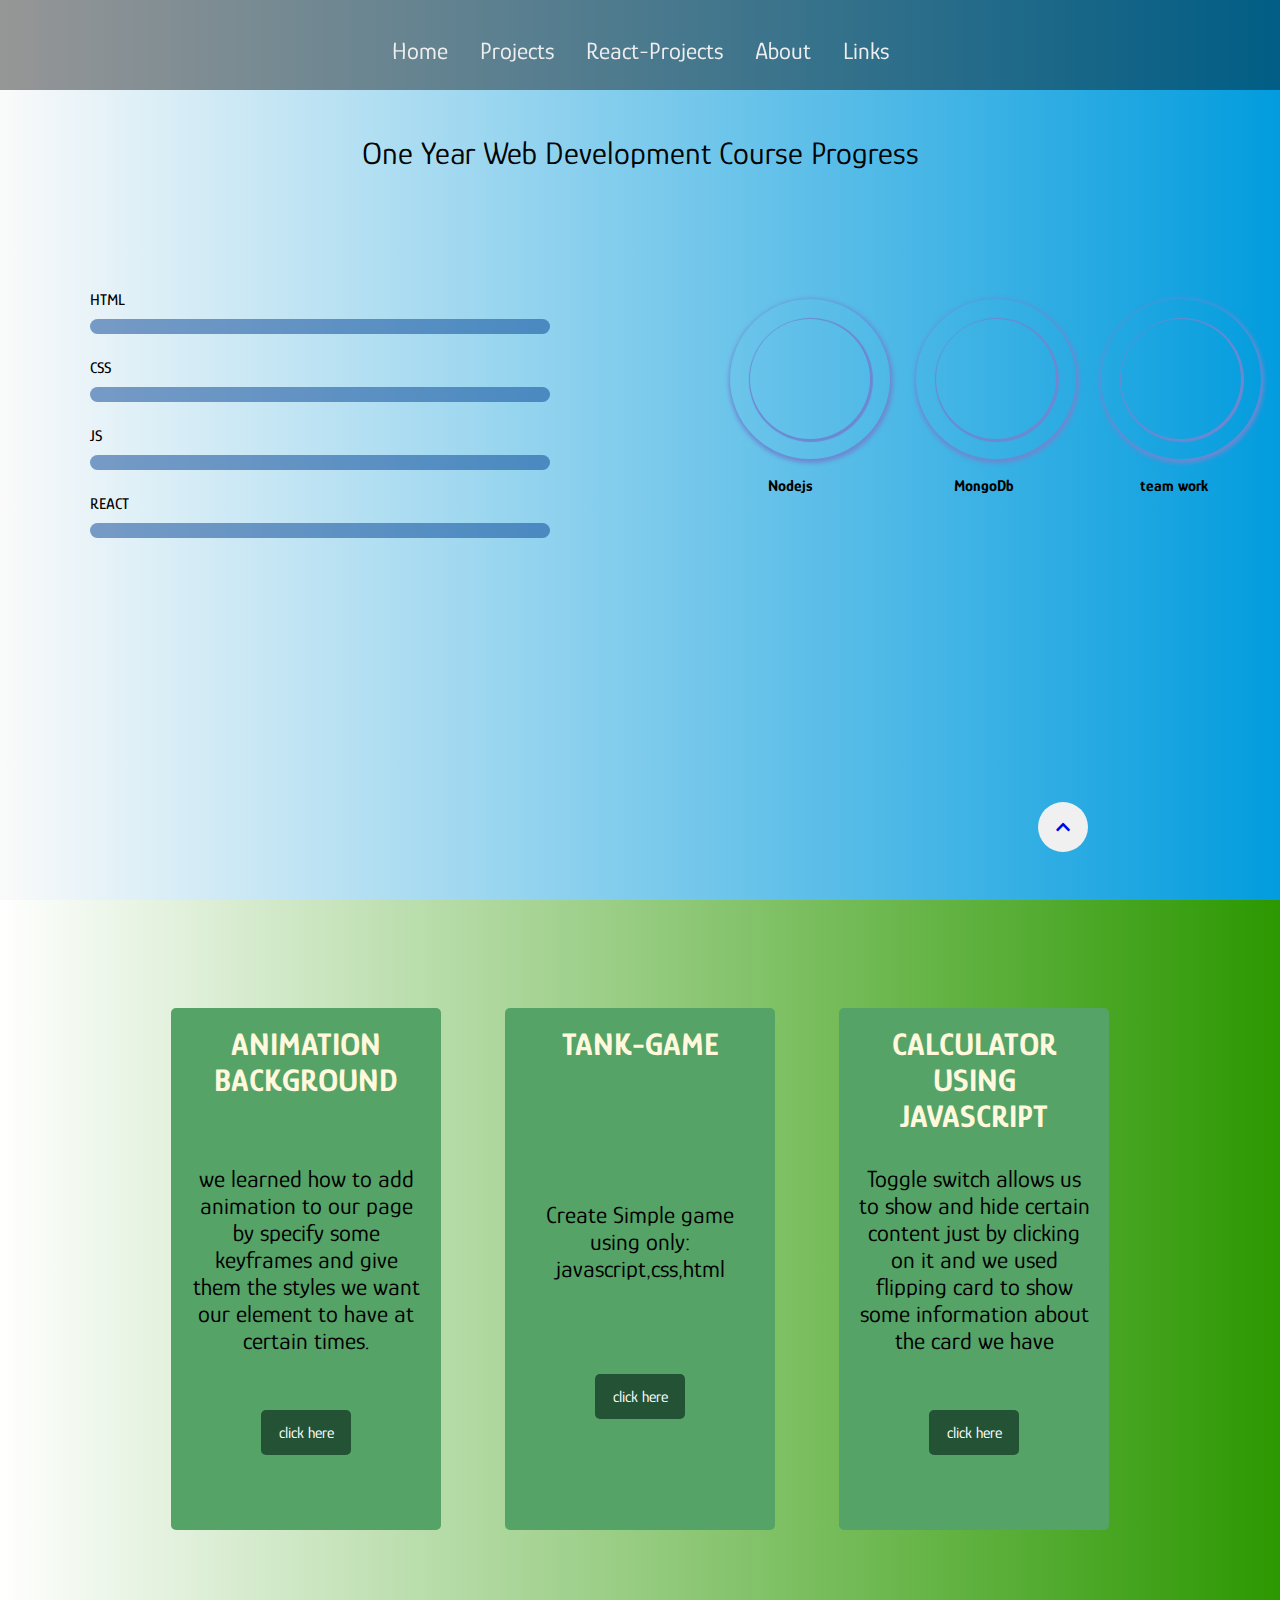
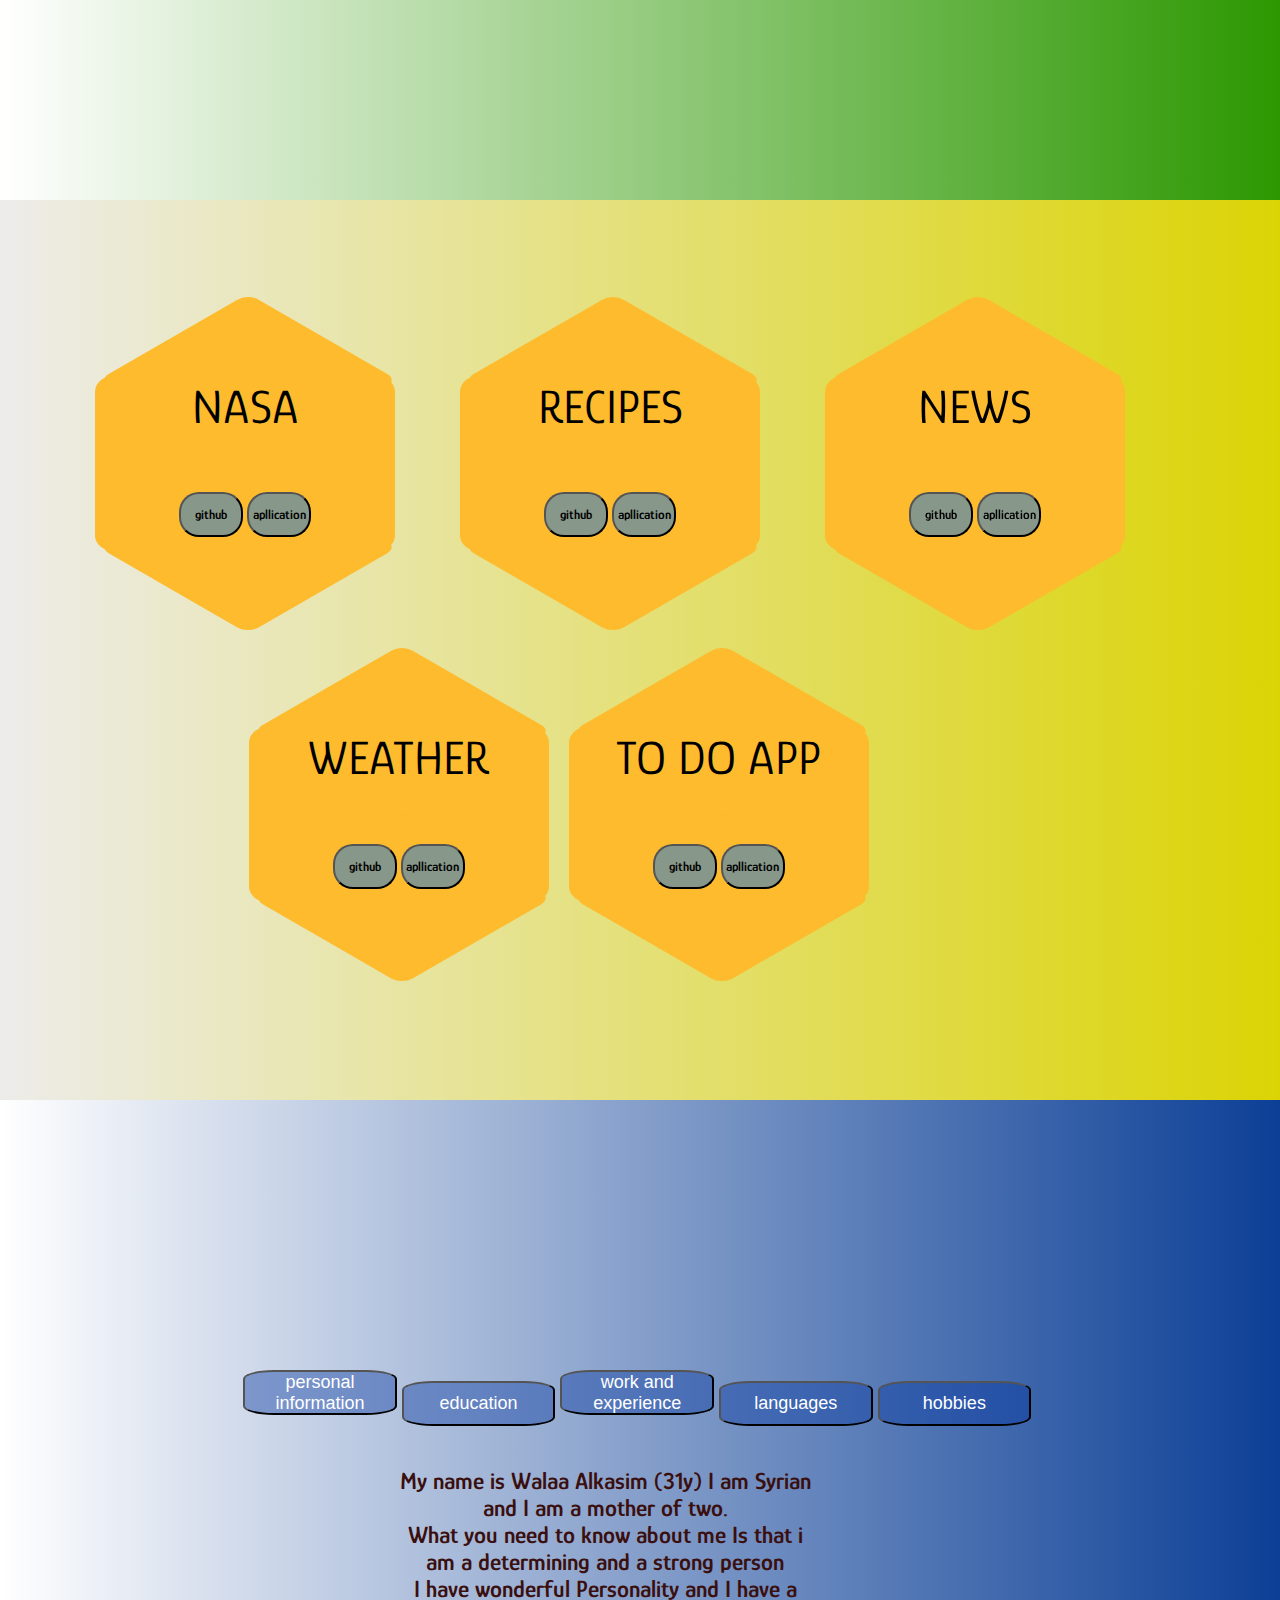
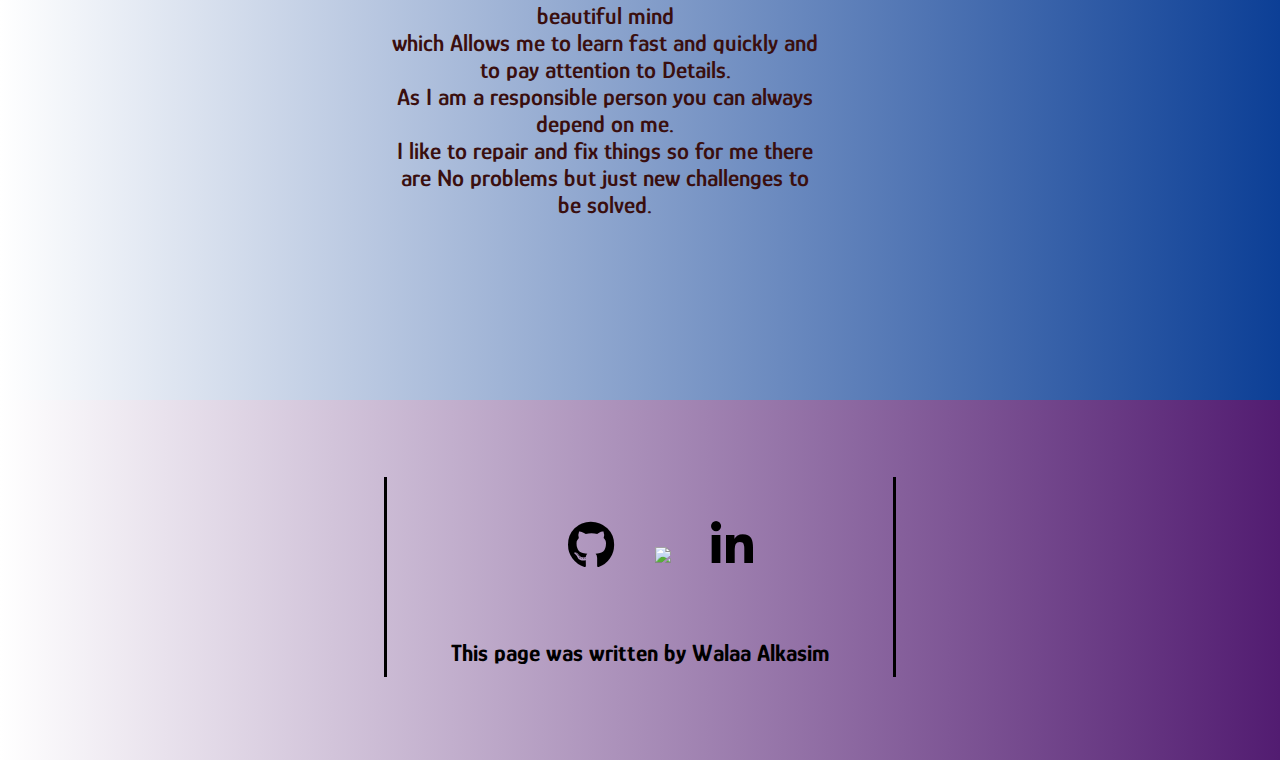
==== commit ee224add: "new changes" ====
--- a/index.html
+++ b/index.html
@@ -11,6 +11,7 @@
       href="https://fonts.googleapis.com/css2?family=Glory:wght@100&display=swap"
       rel="stylesheet"
     />
+
     <link
       rel="stylesheet"
       href="https://cdnjs.cloudflare.com/ajax/libs/font-awesome/5.15.4/css/all.min.css"
@@ -19,32 +20,34 @@
       referrerpolicy="no-referrer"
     />
     <link rel="stylesheet" href="./css/style.css" />
+    <link rel="stylesheet" href="./css/home.css" />
+    <link rel="stylesheet" href="./css/about.css" />
+    <link rel="stylesheet" href="./css/goals.css" />
+    <link rel="stylesheet" href="./css/work.css" />
+    <link rel="stylesheet" href="./css/footer.css" />
 
     <title>Walaa Portfolio</title>
   </head>
   <body>
-    
     <!--sticky arrow Begins-->
-   
-   
+
     <div>
-      <a href="#"> 
+      <a href="#">
         <div class="sticky-arrow">
           <i class="fas fa-chevron-up"></i>
-          </div>
-        </a>
+        </div>
+      </a>
     </div>
-    
+
     <!--sticky arrow Ends -->
-
 
     <!-- header  for the  navbar -->
     <header>
       <nav class="nav">
         <ul>
           <li><a href="#home-page">Home</a></li>
-          <li><a href="#my-work">My Work</a></li>
-          <li><a href="#future-goals">Goals</a></li>
+          <li><a href="#my-work">Projects</a></li>
+          <li><a href="#future-goals">React-Projects</a></li>
           <li><a href="#about-me">About</a></li>
           <li><a href="#links">Links</a></li>
         </ul>
@@ -54,58 +57,123 @@
     <!-- section 1 the home page  -->
 
     <section class="home" id="home-page">
-    <!-- first pargraph on the page -->
-
-      <div class="home-part-one">
-        <p>
-          Hi <i class="fas fa-hand-paper"></i>
-          This Is my Portfolio Page
-          <br />
-          If you want to<strong> Know </strong>more keep
-          <strong>scrolling down </strong> <br />
-          or you can just click on one of the items above
-          <i class="fas fa-arrow-up"></i>.
-        </p>
-      </div>
-
-<!-- second paragraph on the page -->
-
-
-      <div class="home-part-two">
-        <p>
-          It is my first Project after learning so many skills in <br />
-          our one year developing course <br />
-          I am a part of <strong>E-06-2</strong> Group and a student at
-          <a href="https://digitalcareerinstitute.org/" target="_blank">
-            <img src="./imgs/dci-logo.png" alt=""
-          /></a>
-        </p>
+      <p class="home-title">One Year Web Development Course Progress</p>
+      <div class="home-content-container">
+        <div class="skill-bar-container">
+          <ul>
+            <li class="skill-bar-html">html</li>
+            <li class="skill-bar-css">css</li>
+            <li class="skill-bar-js">js</li>
+            <li class="skill-bar-react">react</li>
+          </ul>
+        </div>
+
+        <div class="backend-skill-bar-container">
+          <div>
+            <div class="circular-bar">
+              <div class="outer-line">
+                <div class="inner-line">
+                  <div id="percent-node"></div>
+                </div>
+
+                <svg width="160px" height="160px">
+                  <defs>
+                    <linearGradient id="GradientColor">
+                      <stop offset="0%" stop-color="#e91e63" />
+                      <stop offset="100%" stop-color="#673ab7" />
+                    </linearGradient>
+                  </defs>
+                  <circle
+                    id="node"
+                    cx="80"
+                    cy="80"
+                    r="70"
+                    stroke-linecap="round"
+                  />
+                </svg>
+              </div>
+            </div>
+            <div class="circular-bar-node">Nodejs</div>
+          </div>
+          <div>
+            <div class="circular-bar">
+              <div class="outer-line">
+                <div class="inner-line">
+                  <div id="percent-mongo"></div>
+                </div>
+
+                <svg width="160px" height="160px">
+                  <defs>
+                    <linearGradient id="GradientColor">
+                      <stop offset="0%" stop-color="#e91e63" />
+                      <stop offset="100%" stop-color="#673ab7" />
+                    </linearGradient>
+                  </defs>
+                  <circle
+                    id="mongo"
+                    cx="80"
+                    cy="80"
+                    r="70"
+                    stroke-linecap="round"
+                  />
+                </svg>
+              </div>
+            </div>
+            <div class="circular-bar-node">MongoDb</div>
+          </div>
+          <div class="team-work-circular-bar">
+            <div class="circular-bar">
+              <div class="outer-line">
+                <div class="inner-line">
+                  <div id="percent-team"></div>
+                </div>
+
+                <svg width="160px" height="160px">
+                  <defs>
+                    <linearGradient id="GradientColor">
+                      <stop offset="0%" stop-color="#e91e63" />
+                      <stop offset="100%" stop-color="#673ab7" />
+                    </linearGradient>
+                  </defs>
+                  <circle
+                    id="teamWork"
+                    cx="80"
+                    cy="80"
+                    r="70"
+                    stroke-linecap="round"
+                  />
+                </svg>
+              </div>
+            </div>
+            <div class="circular-bar-node">team work</div>
+          </div>
+          <!-- <ul>
+            <li class="skill-bar-node">node.js</li>
+            <li class="skill-bar-mongo">MongoDb</li>
+          </ul> -->
+        </div>
+
+        
       </div>
     </section>
 
-    <!-- Home Section Ends -->
-
-
-
     <!-- this section contains the work -->
 
     <section class="work" id="my-work">
-     
       <div class="title-effect">
-        <p>
+        <!-- <p>
           Through the past three months <br />
           we have learned alot<br />
           here are some samples of our group work
-        </p>
+        </p> -->
       </div>
 
       <!-- the sample of our group work -->
-
 
       <!-- sample one Animation  -->
       <div class="work-part-1">
         <div class="sample">
-          <h2>Animation</h2>
+          <h2>Animation Background</h2>
           <div class="description">
             we learned how to add animation to our page by specify some
             keyframes and give them the styles we want our element to have at
@@ -121,11 +189,9 @@
         <!-- sample two grid -->
 
         <div class="sample">
-          <h2>Grid-Layout</h2>
+          <h2>Tank-Game</h2>
           <div class="description">
-            Using Grid Let You organise your work easliy.we used grid at this
-            project to show the picture in nice way and to control some divs
-            with colors.
+            Create Simple game using only: javascript,css,html
           </div>
           <a href="./materials/grid/index.html" class="btn" target="_blank"
             >click here</a
@@ -134,9 +200,8 @@
 
         <!-- sample three toggle -->
 
-
         <div class="sample">
-          <h2>Toggle & Flipping Card</h2>
+          <h2>Calculator Using Javascript</h2>
           <div class="description">
             Toggle switch allows us to show and hide certain content just by
             clicking on it and we used flipping card to show some information
@@ -154,256 +219,221 @@
 
     <!-- end of my work section -->
 
-    <!--this section will talk about our future goals -->
-    <!-- 
-              HTML
-              CSS
-              javascript
-              bootstrap
-              React
-              Redux
-              Nodejs
-              Mongodb
-              MySql
-
-             -->
-
     <section class="goals" id="future-goals">
       <div class="goals-title">
-        <h2>Our Future Goals</h2>
+        <!-- <h2>Our Future Goals</h2>
         <p>
           By The End Of This Course We Are Going To Learn About The Topics Below
-        </p>
+        </p> -->
       </div>
 
       <!-- container for the cards -->
 
       <div class="goals_container">
-      
         <!-- first card -->
 
         <div class="card-container">
           <div class="card-face">
-            <img src="./imgs/logos/redux.png" alt="" />
-          </div>
-          <div class="card-back">
-            <p>
-              Redux helps you write applications. Centralizing your
-              application's state. The Redux DevTools make it easy to trace your
-              application's state
-            </p>
-            <a href="https://redux.js.org/" target="_blank" class="btn"
-              >learn more</a
-            >
+            <!-- <img src="./imgs/logos/redux.png" alt="" /> -->
+            <div class="hexa-text">
+              <p>NASA</p>
+              <div class="hexa-btn">
+                <button class="navigate-btn">github</button>
+                <button class="navigate-btn">apllication</button>
+              </div>
+            </div>
           </div>
         </div>
 
         <!-- second card -->
         <div class="card-container">
           <div class="card-face">
-            <img
+            <!-- <img
               src="./imgs/logos/computer-icons-logo-brand-javascript-javaserver-pages-free-892749.png"
               alt=""
-            />
-          </div>
-          <div class="card-back">
-            <p>
-              JavaScript is the world's most popular programming language.
-              JavaScript is the programming language of the Web
-            </p>
-            <a href="https://www.w3schools.com/js/" target="_blank" class="btn"
-              >learn more</a
-            >
+            /> -->
+
+            <div class="hexa-text">
+              <p>RECIPES</p>
+
+              <div class="hexa-btn">
+                <button class="navigate-btn">github</button>
+                <button class="navigate-btn">apllication</button>
+              </div>
+            </div>
           </div>
         </div>
 
         <!-- third card -->
         <div class="card-container">
           <div class="card-face">
-            <img
+            <!-- <img
               src="./imgs/logos/js-logo-react-react-js-icon-221753.png"
               alt=""
-            />
-          </div>
-          <div class="card-back">
-            <p>
-              React is a free and open-source front-end JavaScript library for
-              building user interfaces or UI components. 
-            </p>
-            <a href="https://reactjs.org/" class="btn" target="_blank"
-              >learn more</a
-            >
+            /> -->
+            <div class="hexa-text">
+              <p>NEWS</p>
+              <div class="hexa-btn">
+                <button class="navigate-btn">github</button>
+                <button class="navigate-btn">apllication</button>
+              </div>
+            </div>
           </div>
         </div>
         <!-- fourth card -->
-        <div class="card-container">
-          <div class="card-face">
-            <img
+        <div class="test">
+          <div class="card-container">
+            <div class="card-face">
+              <!-- <img
               src="./imgs/logos/kisspng-logo-mysql-database-phpmyadmin-mysql-digital-agency-maidenhead-web-agency-uk-5b6475c37dee49.2368989315333104035158.png"
               alt=""
-            />
-          </div>
-          <div class="card-back">
-            <p>
-              MySQL is a relational database management system based on SQL –
-              Structured Query Language. It is used for data warehousing,
-              e-commerce, and logging applications.
-            </p>
-            <a href="https://www.mysql.com/" class="btn" target="_blank"
-              >learn more</a
-            >
-          </div>
-        </div>
-
-        <!-- fifth card -->
-        <div class="card-container">
-          <div class="card-face">
-            <img
+            /> -->
+              <div class="hexa-text">
+                <p>WEATHER</p>
+                <div class="hexa-btn">
+                  <button class="navigate-btn">github</button>
+                  <button class="navigate-btn">apllication</button>
+                </div>
+              </div>
+            </div>
+          </div>
+
+          <!-- fifth card -->
+
+          <div class="card-container">
+            <div class="card-face">
+              <!-- <img
               src="./imgs/logos/kisspng-mongodb-logo-database-nosql-postgresql-how-to-create-an-outstanding-tech-stack-clickup-bl-5c391bdfde6506.5513114315472465599109.png"
               alt=""
-            />
-          </div>
-          <div class="card-back">
-            <p>
-              MongoDB is a document-oriented NoSQL database used for high volume
-              data storage. Instead of using tables and rows as in the
-              traditional relational databases,
-            </p>
-            <a href="https://www.mongodb.com/" class="btn" target="_blank"
-              >learn more</a
-            >
+            /> -->
+              <div class="hexa-text">
+                <p>TO DO APP</p>
+                <div class="hexa-btn">
+                  <button class="navigate-btn">github</button>
+                  <button class="navigate-btn">apllication</button>
+                </div>
+              </div>
+            </div>
           </div>
         </div>
         <!-- sixth card -->
-        <div class="card-container">
-          <div class="card-face">
-            <img src="./imgs/logos/pngwing.com.png" alt="" />
-          </div>
-          <div class="card-back">
-            <p>
-              Node allows developers to write JavaScript code that runs directly
-              in a computer process itself instead of in a browser.
-            </p>
-            <a
-              href="https://www.codecademy.com/articles/what-is-node"
-              class="btn"
-              target="_blank"
-              >learn more</a
-            >
-          </div>
-        </div>
       </div>
     </section>
 
     <!-- end of section goals -->
 
-
-
     <!-- here you will find information ** about me ** -->
 
     <section class="about" id="about-me">
+      <div class="bar-container">
+        <button class="bar-button" onclick="openTab('personal_information')">
+          personal information
+        </button>
+        <button class="bar-button" onclick="openTab('education')">
+          education
+        </button>
+        <button class="bar-button" onclick="openTab('work_and_experience')">
+          work and experience
+        </button>
+        <button class="bar-button" onclick="openTab('languages')">
+          languages
+        </button>
+        <button class="bar-button" onclick="openTab('hobbies')">hobbies</button>
+      </div>
+
       <div class="about-content">
-
-      <div class="slider">
-        <a href="#slide-1">personal details</a>
-        <a href="#slide-2">education</a>
-        <a href="#slide-3">work and experience</a>
-        <a href="#slide-4">languages</a>
-        <a href="#slide-5">hobbies</a>
-      
-        <div class="slides">
-
-          <!-- personal information -->
-          <div id="slide-1">
-            My name is  Walaa Alkasim (31y) I am Syrian and a mother of two. <br> What you need to know about me 
-            
-            Is that i am a determining and a strong person <br> I have wonderful 
-            
-            Personality  and I have a beautiful mind<br> which 
-            
-            Allows me to learn fast and quickly and to pay attention to 
-            
-            Details.<br> As I am a responsible person you can always depend on me. <br>
-            I like to repair and fix things so for me there are 
-            
-            No problems but just new challenges to be solved. 
-            
-             
-          </div>
-          <!-- education -->
-          <div id="slide-2" >
-            1996-2001: primary school, Sanameen Dara'a Syria. <br>
-
-            2001-2003: Secondary school, Sanameen Dara'a Syria. <br>
-            2003-2006: High school, Homs Syria. <br>
-            2007-2011: Alba'ath University, Homs Syria (Mathematics). <br>
-            2014-2016: Philadelphia University Jordan. (Mathematics Bachelor's 87.6 %) 
-          </div>
-            
-          <!-- work and experience  -->
-          <div id="slide-3">
-            2008-2009: preparing student for secondary schools final exams. <br> 
-
-            2011-2013: substitute teacher full time in high school of Qara. <br> 
-            
-            2013:different jobs as I moved to Jordan/ Cashier-Data 
-            
-                         Entry-Dentist assistant.  <br> 
-            
-            2016-2018:Mathematics teacher for 
-            
-                         different levels/ private lessons. <br>  
-            
-            2019-2020:self-learning at home: German ,HTML, CSS ,JavaScript. <br> 
-            
-            2021:start the web developing course in DCI. 
-            
-             
-          </div>
-
-          <!-- languages -->
-          <div id="slide-4">
-            Arabic: Native Speaker. <br> 
-
-            English: Upper Intermediate /Ielts(6.5 -2017) . <br> 
-            
-            German:B2 Niveau. <br> 
-            
-             I still working on my languages to achieve 
-            
-            better levels . 
-            
-             
-          </div>
-
-          <!-- hobbies -->
-          <div id="slide-5">
+        <!-- <div class="w3-container"> -->
+        <!-- </section> -->
+
+        <div id="personal_information" class="info-tab">
+          <ul class="tab-paragraph">
+            <li>
+              My name is Walaa Alkasim (31y) I am Syrian and I am a mother of
+              two.
+            </li>
+            <li>
+              What you need to know about me Is that i am a determining and a
+              strong person <br />
+            </li>
+            <li>
+              I have wonderful Personality and I have a beautiful mind<br />
+              which Allows me to learn fast and quickly and to pay attention to
+              Details.<br />
+            </li>
+            <li>
+              As I am a responsible person you can always depend on me. <br />
+              I like to repair and fix things so for me there are No problems
+              but just new challenges to be solved.
+            </li>
+          </ul>
+        </div>
+
+        <div id="education" class="info-tab" style="display: none">
+          <ul class="tab-paragraph">
+            <li>
+              2014-2016: Philadelphia University Jordan. (Mathematics Bachelor's
+              87.6 %)
+            </li>
+            <li>2007-2011: Alba'ath University, Homs Syria (Mathematics).</li>
+            <br />
+          </ul>
+        </div>
+
+        <div id="work_and_experience" class="info-tab" style="display: none">
+          <ul class="tab-paragraph">
+            <li>2021:start the web developing course at DCI.</li></br>
+
+            <li>
+              2016-2018:Mathematics teacher for different levels/ private
+              lessons.
+            </li></br>
            
-
-         In my free time I like to do a lot of things like: <br> 
-
-           
-            
-            * Solve a jigsaw puzzle which is my favorite one.  <br> 
-            * Watch movies .  <br> 
-            
-            * Visit new places . <br> 
-            
-           * Take a walk and enjoy the nature. <br> 
-            
-            * Crochet . 
-          </div>
-        </div>
-      </div> 
-     
-     
+            <li>
+              2011-2013: substitute teacher full time in high school of Qara.
+            </li></br>
+            <li>
+              2008-2009: preparing student for secondary schools final exams.
+            </li></br>
+
+            <br />
+
+            <br />
+          </ul>
+        </div>
+
+        <div id="languages" class="info-tab" style="display: none">
+        
+          <ul class="tab-paragraph">
+        <li> *   Arabic: Native Speaker.</li> <br />
+
+          <li> * English: Upper Intermediate /Ielts(6.5 -2017) .</li> <br />
+
+          <li>*  German:B2 Niveau.</li> <br />
+
+         <li>   I still working on my languages to achieve better levels .</li>
+          </ul>
+        </div>
+        <div id="hobbies" class="info-tab" style="display: none">
+         
+          <ul class="tab-paragraph">
+           <li> In my free time I like to do a lot of things like:</li> <br />
+
+           <li> * Solve  jigsaw puzzles which is my favorite one.</li> <br />
+           <li> * Watch movies .</li> <br />
+
+           <li> * Visit new places .</li> <br />
+
+          <li>  * Take a walk and enjoy the nature.</li> <br />
+
+          <li>  * Crochet .</li>
+          </ul>
+        </div>
+      </div>
+      <!-- </div> -->
     </section>
-
-
     <!-- end of section about me -->
 
-
-   <!-- this is the footer begin -->
+    <!-- this is the footer begin -->
 
     <footer class="links" id="links">
       <div class="line-right"></div>
@@ -433,7 +463,9 @@
       <p>This page was written by <a href="#about-me"> Walaa Alkasim </a></p>
       <div class="line-left"></div>
     </footer>
-
+    <script src="../index.js">
+      
+    </script>
     <!-- footer section ends -->
   </body>
 </html>
--- a/css/style.css
+++ b/css/style.css
@@ -114,480 +114,6 @@
           transform: translateY(0px);
 }
 
-.home {
-  background-image: url(../imgs/isabel-galvez-i54owgDjXeY-unsplash.jpg);
-  background-size: cover;
-  height: 100vh;
-}
-
-@-webkit-keyframes myfirst {
-  0% {
-    left: -100vw;
-    top: 0px;
-  }
-  100% {
-    left: 0vw;
-    top: 0px;
-  }
-}
-
-@keyframes myfirst {
-  0% {
-    left: -100vw;
-    top: 0px;
-  }
-  100% {
-    left: 0vw;
-    top: 0px;
-  }
-}
-
-.home .home-part-one {
-  position: relative;
-  -webkit-animation: myfirst 3s linear 1;
-          animation: myfirst 3s linear 1;
-}
-
-.home .home-part-one p {
-  text-align: right;
-  font-size: 2rem;
-  padding-right: 12vw;
-  padding-top: 7vw;
-}
-
-.home .home-part-two {
-  position: relative;
-  -webkit-animation: myfirst 3s linear 1;
-          animation: myfirst 3s linear 1;
-}
-
-.home .home-part-two p {
-  text-align: right;
-  font-size: 2rem;
-  padding-right: 12vw;
-  padding-top: 25vh;
-}
-
-.home .home-part-two img {
-  width: 40px;
-  height: 40px;
-}
-
-.work {
-  height: 100vh;
-  background-image: url(../imgs/mitchell-luo-xREzOtWzDrQ-unsplash.jpg);
-  background-size: cover;
-}
-
-.work h2 {
-  text-align: center;
-  text-transform: uppercase;
-  height: 82px;
-}
-
-.work .title-effect {
-  position: relative;
-}
-
-.work p {
-  color: #2e2e2e;
-  font-size: 1.5rem;
-  text-align: left;
-  padding-top: 3vh;
-  padding-bottom: 5vh;
-  padding-left: 15vw;
-}
-
-.work p::before, .work p::after {
-  position: absolute;
-  opacity: 0;
-  width: 0%;
-  height: 2px;
-  content: "";
-  background: #fff;
-  -webkit-transition: all 0.3s;
-  transition: all 0.3s;
-}
-
-.work p::before {
-  left: 0px;
-  top: 0px;
-}
-
-.work p::after {
-  right: 0px;
-  bottom: 0px;
-}
-
-.work p:hover::before, .work p:hover::after {
-  opacity: 1;
-  width: 100%;
-}
-
-.work p:hover {
-  font-size: 1.7rem;
-}
-
-.work .work-part-1 {
-  display: -ms-grid;
-  display: grid;
-  -ms-grid-columns: (30vh)[3];
-      grid-template-columns: repeat(3, 30vh);
-  height: 60vh;
-  gap: 5vw;
-  -webkit-box-pack: center;
-      -ms-flex-pack: center;
-          justify-content: center;
-}
-
-.work .work-part-1 .sample {
-  display: -webkit-box;
-  display: -ms-flexbox;
-  display: flex;
-  -ms-flex-wrap: wrap;
-      flex-wrap: wrap;
-  -webkit-box-pack: center;
-      -ms-flex-pack: center;
-          justify-content: center;
-  margin-top: 2vh;
-  padding: 2vh;
-  background-color: #55a366;
-  border-radius: 5px;
-  -webkit-transition: 300ms;
-  transition: 300ms;
-}
-
-.work .work-part-1 .sample .btn {
-  text-decoration: none;
-  background-color: #235235;
-  color: white;
-  border-radius: 5px;
-  display: block;
-  height: 5vh;
-  width: 7vw;
-  text-align: center;
-  padding-top: 1.5vh;
-}
-
-.work .work-part-1 .sample .btn a {
-  color: whitesmoke;
-}
-
-.work .work-part-1 .sample .btn:hover {
-  background-color: #d1d6d1;
-  color: black;
-}
-
-.work .work-part-1 .sample:hover {
-  color: white;
-  background-color: black;
-  -webkit-box-shadow: 10px 10px 10px black;
-          box-shadow: 10px 10px 10px black;
-}
-
-.work .work-part-1 .sample .description {
-  text-align: center;
-  font-size: 1.5rem;
-}
-
-.goals {
-  width: 100%;
-  height: 100vh;
-  background-image: url(../imgs/joshua-bartell-6vvIBTvL90A-unsplash.jpg);
-  background-size: cover;
-}
-
-.goals .goals-title {
-  background-color: rgba(82, 82, 82, 0.7);
-}
-
-.goals h2,
-.goals p {
-  text-align: center;
-  color: white;
-}
-
-.goals .goals_container {
-  display: -ms-grid;
-  display: grid;
-  -ms-grid-columns: (40vh)[3];
-      grid-template-columns: repeat(3, 40vh);
-  -ms-grid-rows: (20vw)[2];
-      grid-template-rows: repeat(2, 20vw);
-  gap: 10px;
-  -webkit-box-pack: center;
-      -ms-flex-pack: center;
-          justify-content: center;
-}
-
-.goals .goals_container .card-container {
-  position: relative;
-  -webkit-perspective: 1000px;
-          perspective: 1000px;
-}
-
-.goals .goals_container .card-container:hover > .card-face {
-  -webkit-transform: rotateY(180deg);
-          transform: rotateY(180deg);
-}
-
-.goals .goals_container .card-container:hover > .card-back {
-  -webkit-transform: rotateY(360deg);
-          transform: rotateY(360deg);
-  -webkit-transform: scale(1.2);
-          transform: scale(1.2);
-}
-
-.goals .goals_container .card-container .card-face {
-  background-color: rgba(0, 0, 0, 0.5);
-  height: 30vh;
-  width: 15vw;
-  margin: 2rem;
-  border: 0.1rem solid white;
-  border-radius: 20px 70px 200px;
-  -webkit-box-shadow: 2px 2px 2px #080808;
-          box-shadow: 2px 2px 2px #080808;
-  padding: 1rem;
-  -webkit-backface-visibility: hidden;
-          backface-visibility: hidden;
-  -webkit-transition: -webkit-transform 0.5s;
-  transition: -webkit-transform 0.5s;
-  transition: transform 0.5s;
-  transition: transform 0.5s, -webkit-transform 0.5s;
-}
-
-.goals .goals_container .card-container .card-face img {
-  width: 80%;
-}
-
-.goals .goals_container .card-container .card-back {
-  background-color: rgba(54, 125, 153, 0.7);
-  height: 30vh;
-  width: 15vw;
-  margin: 2rem;
-  border: 0.1rem solid white;
-  border-radius: 20px 70px 200px;
-  -webkit-box-shadow: 2px 2px 2px #fffdfd;
-          box-shadow: 2px 2px 2px #fffdfd;
-  padding: 1rem;
-  -webkit-backface-visibility: hidden;
-          backface-visibility: hidden;
-  -webkit-transition: -webkit-transform 0.5s;
-  transition: -webkit-transform 0.5s;
-  transition: transform 0.5s;
-  transition: transform 0.5s, -webkit-transform 0.5s;
-  -webkit-transform: rotateY(180deg);
-          transform: rotateY(180deg);
-  position: absolute;
-  left: 0;
-  top: 0;
-}
-
-.goals .goals_container .card-container .card-back .btn {
-  text-decoration: none;
-  background-color: #acb4af;
-  color: #050505;
-  border-radius: 5px;
-  display: block;
-  height: 5vh;
-  width: 5vw;
-  margin-top: 20px;
-  text-align: center;
-  padding-top: 1.5vh;
-}
-
-.goals .goals_container .card-container .card-back p {
-  color: #020202;
-  font-size: 1.3rem;
-  text-align: center;
-}
-
-.about {
-  background-image: url(../imgs/marion-botella-rII0mAgBHpY-unsplash.jpg);
-  background-size: cover;
-  height: 100vh;
-  overflow: hidden;
-}
-
-.about .about-content {
-  display: -webkit-box;
-  display: -ms-flexbox;
-  display: flex;
-  -webkit-box-align: center;
-      -ms-flex-align: center;
-          align-items: center;
-  -webkit-box-pack: center;
-      -ms-flex-pack: center;
-          justify-content: center;
-  font-family: "Ropa Sans", sans-serif;
-  padding-bottom: 20px;
-  padding-top: 20px;
-  height: 100%;
-  overflow: hidden;
-}
-
-.about .about-content .slider {
-  width: 80%;
-  text-align: center;
-  overflow: hidden;
-}
-
-.about .about-content .slider > a {
-  display: -webkit-inline-box;
-  display: -ms-inline-flexbox;
-  display: inline-flex;
-  width: 10rem;
-  height: 4rem;
-  background: rgba(44, 43, 43, 0.7);
-  text-decoration: none;
-  -webkit-box-align: center;
-      -ms-flex-align: center;
-          align-items: center;
-  -webkit-box-pack: center;
-      -ms-flex-pack: center;
-          justify-content: center;
-  border-radius: 5px 5px;
-  color: snow;
-  font-size: 1.2rem;
-  font-weight: 600;
-  margin: 0 0 0.5rem 0;
-  position: relative;
-}
-
-.about .about-content .slider > a:active {
-  top: 1px;
-}
-
-.about .about-content .slider > a:hover {
-  background-color: rgba(19, 91, 139, 0.8);
-}
-
-.about .about-content .slides {
-  display: -webkit-box;
-  display: -ms-flexbox;
-  display: flex;
-  overflow-x: auto;
-}
-
-.about .about-content .slides::-webkit-scrollbar {
-  width: 10px;
-  height: 10px;
-}
-
-.about .about-content .slides::-webkit-scrollbar-thumb {
-  background: rgba(0, 0, 0, 0);
-}
-
-.about .about-content .slides::-webkit-scrollbar-track {
-  background: transparent;
-}
-
-.about .about-content .slides > div {
-  letter-spacing: 1px;
-  line-height: 1.6;
-  scroll-snap-align: start;
-  -ms-flex-negative: 0;
-      flex-shrink: 0;
-  width: 100%;
-  height: 70vh;
-  margin-right: 50px;
-  border-radius: 10px;
-  background: rgba(44, 43, 43, 0.6);
-  color: snow;
-  -webkit-transform-origin: center center;
-          transform-origin: center center;
-  -webkit-transform: scale(1);
-          transform: scale(1);
-  -webkit-transition: -webkit-transform 0.5s;
-  transition: -webkit-transform 0.5s;
-  transition: transform 0.5s;
-  transition: transform 0.5s, -webkit-transform 0.5s;
-  position: relative;
-  text-align: center;
-  display: -webkit-box;
-  display: -ms-flexbox;
-  display: flex;
-  -webkit-box-pack: center;
-      -ms-flex-pack: center;
-          justify-content: center;
-  -webkit-box-align: center;
-      -ms-flex-align: center;
-          align-items: center;
-  font-size: 1.5em;
-  font-weight: 600;
-}
-
-footer {
-  background-image: url(../imgs/jr-korpa-2LpaU_6k4bU-unsplash.jpg);
-  background-size: cover;
-  height: 40vh;
-}
-
-footer .line-right {
-  border-left: 3px solid black;
-  height: 200px;
-  position: absolute;
-  left: 30%;
-  margin-top: 6%;
-}
-
-footer .line-right {
-  border-right: 3px solid black;
-  height: 200px;
-  position: absolute;
-  right: 30%;
-  margin-top: 6%;
-}
-
-footer p {
-  font-size: 1.5rem;
-  font-weight: bold;
-  text-align: center;
-  padding-top: 65px;
-  color: black;
-}
-
-footer p a {
-  text-decoration: none;
-  color: black;
-}
-
-footer ul {
-  position: relative;
-  display: -webkit-box;
-  display: -ms-flexbox;
-  display: flex;
-  -webkit-box-orient: horizontal;
-  -webkit-box-direction: normal;
-      -ms-flex-direction: row;
-          flex-direction: row;
-  -ms-flex-line-pack: center;
-      align-content: center;
-  -webkit-box-pack: center;
-      -ms-flex-pack: center;
-          justify-content: center;
-  list-style: none;
-}
-
-footer ul li {
-  -webkit-box-align: center;
-      -ms-flex-align: center;
-          align-items: center;
-  font-size: 3rem;
-  padding-top: 120px;
-  padding-left: 40px;
-}
-
-footer ul li:hover {
-  -webkit-transform: scale(1.3);
-          transform: scale(1.3);
-}
-
-footer ul li a {
-  text-decoration: none;
-  color: black;
-}
-
 @media (max-width: 480px) {
   * h2,
   * p {
--- a/css/home.css
+++ b/css/home.css
@@ -0,0 +1,361 @@
+.home {
+  background: -webkit-gradient(linear, left top, right top, from(#fafafa), to(#029cde));
+  background: linear-gradient(90deg, #fafafa 0%, #029cde 100%);
+  height: 100vh;
+}
+
+.home .home-content-container {
+  display: -ms-grid;
+  display: grid;
+  -ms-grid-columns: (1fr)[2];
+      grid-template-columns: repeat(2, 1fr);
+}
+
+.home .home-title {
+  color: rgba(0, 0, 0, 0.993);
+  text-align: center;
+  margin-top: 5vh;
+}
+
+.home .skill-bar-container {
+  width: 500px;
+  margin: 50px auto 0;
+  padding: 20px;
+}
+
+.home .skill-bar-container li {
+  position: relative;
+  list-style: none;
+  margin: 50px 0;
+  font-weight: 500;
+  text-transform: uppercase;
+}
+
+.home .skill-bar-container li::before {
+  content: "";
+  position: absolute;
+  top: calc(100% + 10px);
+  left: 0;
+  width: 100%;
+  height: 15px;
+  background-color: rgba(3, 66, 148, 0.5);
+  border-radius: 1000px;
+}
+
+.home .skill-bar-container li::after {
+  content: "";
+  position: absolute;
+  top: calc(100% + 10px);
+  left: 0;
+  width: 0;
+  height: 15px;
+  background-color: #c4c252;
+  border-radius: 1000px;
+  -webkit-animation-duration: 4s;
+          animation-duration: 4s;
+  -webkit-animation-timing-function: ease;
+          animation-timing-function: ease;
+  -webkit-animation-fill-mode: forwards;
+          animation-fill-mode: forwards;
+}
+
+.home .skill-bar-container li.skill-bar-html::after {
+  -webkit-animation-name: html;
+          animation-name: html;
+}
+
+.home .skill-bar-container li.skill-bar-css::after {
+  -webkit-animation-name: css;
+          animation-name: css;
+}
+
+.home .skill-bar-container li.skill-bar-js::after {
+  -webkit-animation-name: js;
+          animation-name: js;
+}
+
+.home .skill-bar-container li.skill-bar-react::after {
+  -webkit-animation-name: react;
+          animation-name: react;
+}
+
+.home .backend-skill-bar-container {
+  width: 500px;
+  margin: 50px auto 0;
+  margin-top: 12vh;
+  padding: 20px;
+  display: -ms-grid;
+  display: grid;
+  -ms-grid-columns: (1fr)[3];
+      grid-template-columns: repeat(3, 1fr);
+  gap: 2vw;
+}
+
+.home .backend-skill-bar-container li {
+  position: relative;
+  list-style: none;
+  margin: 50px 0;
+  font-weight: 500;
+  text-transform: uppercase;
+}
+
+.home .backend-skill-bar-container li::before {
+  content: "";
+  position: absolute;
+  top: calc(100% + 10px);
+  left: 0;
+  width: 100%;
+  height: 15px;
+  background-color: rgba(3, 66, 148, 0.5);
+  border-radius: 1000px;
+}
+
+.home .backend-skill-bar-container li::after {
+  content: "";
+  position: absolute;
+  top: calc(100% + 10px);
+  left: 0;
+  width: 0;
+  height: 15px;
+  background-color: #c4c252;
+  border-radius: 1000px;
+  -webkit-animation-duration: 4s;
+          animation-duration: 4s;
+  -webkit-animation-timing-function: ease;
+          animation-timing-function: ease;
+  -webkit-animation-fill-mode: forwards;
+          animation-fill-mode: forwards;
+}
+
+.home .backend-skill-bar-container li.skill-bar-node::after {
+  -webkit-animation-name: node;
+          animation-name: node;
+}
+
+.home .backend-skill-bar-container li.skill-bar-mongo::after {
+  -webkit-animation-name: mongo;
+          animation-name: mongo;
+}
+
+.home .circular-bar {
+  width: 160px;
+  height: 160px;
+  position: relative;
+}
+
+.home .circular-bar .outer-line {
+  height: 160px;
+  width: 160px;
+  border-radius: 50%;
+  padding: 20px;
+  -webkit-box-shadow: 1px 2px 4px 2px #6d88d1;
+          box-shadow: 1px 2px 4px 2px #6d88d1;
+}
+
+.home .circular-bar .outer-line .inner-line {
+  height: 120px;
+  width: 120px;
+  border-radius: 50%;
+  display: -webkit-box;
+  display: -ms-flexbox;
+  display: flex;
+  -webkit-box-align: center;
+      -ms-flex-align: center;
+          align-items: center;
+  -webkit-box-pack: center;
+      -ms-flex-pack: center;
+          justify-content: center;
+  -webkit-box-shadow: 1px 1px 1px 2px #6d88d1;
+          box-shadow: 1px 1px 1px 2px #6d88d1;
+}
+
+.home .circular-bar .outer-line .inner-line #percent-node, .home .circular-bar .outer-line .inner-line #percent-mongo {
+  font-weight: 600;
+  color: #555;
+}
+
+.home .circular-bar svg {
+  position: absolute;
+  top: 0;
+  left: 0;
+}
+
+.home .circular-bar svg #mongo {
+  width: 160px;
+  height: 160px;
+  fill: none;
+  stroke: #c4c252;
+  stroke-width: 20px;
+  stroke-dasharray: 472;
+  stroke-dashoffset: 472;
+  -webkit-animation: mongo 2s linear forwards;
+          animation: mongo 2s linear forwards;
+}
+
+.home .circular-bar svg #node {
+  width: 160px;
+  height: 160px;
+  fill: none;
+  stroke: #c4c252;
+  stroke-width: 20px;
+  stroke-dasharray: 472;
+  stroke-dashoffset: 472;
+  -webkit-animation: node 2s linear forwards;
+          animation: node 2s linear forwards;
+}
+
+.home .circular-bar svg #teamWork {
+  width: 160px;
+  height: 160px;
+  fill: none;
+  stroke: #c4c252;
+  stroke-width: 20px;
+  stroke-dasharray: 472;
+  stroke-dashoffset: 472;
+  -webkit-animation: teamWork 2s linear forwards;
+          animation: teamWork 2s linear forwards;
+}
+
+.home .circular-bar-node {
+  margin-left: 3vw;
+  margin-top: 2vh;
+  font-weight: 700;
+}
+
+@-webkit-keyframes mongo {
+  100% {
+    stroke-dashoffset: 165;
+  }
+}
+
+@keyframes mongo {
+  100% {
+    stroke-dashoffset: 165;
+  }
+}
+
+@-webkit-keyframes node {
+  100% {
+    stroke-dashoffset: 141;
+  }
+}
+
+@keyframes node {
+  100% {
+    stroke-dashoffset: 141;
+  }
+}
+
+@-webkit-keyframes teamWork {
+  100% {
+    stroke-dashoffset: 100;
+  }
+}
+
+@keyframes teamWork {
+  100% {
+    stroke-dashoffset: 100;
+  }
+}
+
+@-webkit-keyframes html {
+  to {
+    width: 87%;
+  }
+}
+
+@keyframes html {
+  to {
+    width: 87%;
+  }
+}
+
+@-webkit-keyframes css {
+  to {
+    width: 80%;
+  }
+}
+
+@keyframes css {
+  to {
+    width: 80%;
+  }
+}
+
+@-webkit-keyframes js {
+  to {
+    width: 85%;
+  }
+}
+
+@keyframes js {
+  to {
+    width: 85%;
+  }
+}
+
+@-webkit-keyframes react {
+  to {
+    width: 87%;
+  }
+}
+
+@keyframes react {
+  to {
+    width: 87%;
+  }
+}
+
+@-webkit-keyframes myfirst {
+  0% {
+    left: -100vw;
+    top: 0px;
+  }
+  100% {
+    left: 0vw;
+    top: 0px;
+  }
+}
+
+@keyframes myfirst {
+  0% {
+    left: -100vw;
+    top: 0px;
+  }
+  100% {
+    left: 0vw;
+    top: 0px;
+  }
+}
+
+.home .home-part-one {
+  position: relative;
+  -webkit-animation: myfirst 3s linear 1;
+          animation: myfirst 3s linear 1;
+}
+
+.home .home-part-one p {
+  text-align: right;
+  font-size: 2rem;
+  padding-right: 12vw;
+  padding-top: 7vw;
+}
+
+.home .home-part-two {
+  position: relative;
+  -webkit-animation: myfirst 3s linear 1;
+          animation: myfirst 3s linear 1;
+}
+
+.home .home-part-two p {
+  text-align: right;
+  font-size: 2rem;
+  padding-right: 12vw;
+  padding-top: 25vh;
+}
+
+.home .home-part-two img {
+  width: 40px;
+  height: 40px;
+}
+/*# sourceMappingURL=home.css.map */--- a/css/about.css
+++ b/css/about.css
@@ -0,0 +1,57 @@
+.about {
+  background: -webkit-gradient(linear, left top, right top, from(#ffffff), to(#0c3f96));
+  background: linear-gradient(90deg, #ffffff 0%, #0c3f96 100%);
+  background-size: cover;
+  height: 100vh;
+  overflow: hidden;
+}
+
+.about .bar-container {
+  display: inline-block;
+  margin-left: 19vw;
+  height: 5vh;
+  width: 70vw;
+  font-size: 1.2rem;
+  margin-top: 20vh;
+  margin-bottom: 5px;
+}
+
+.about .bar-button {
+  width: 12vw;
+  height: 5vh;
+  color: #ffffff;
+  font-size: large;
+  font-family: Arial, Helvetica, sans-serif;
+  background-color: rgba(0, 50, 158, 0.4);
+  border-radius: 20%;
+}
+
+.about .bar-button:hover {
+  -webkit-transform: scale(1.5);
+          transform: scale(1.5);
+}
+
+.about .about-content {
+  height: auto;
+  width: 70vw;
+  font-family: "Ropa Sans", sans-serif;
+  padding: 20px;
+  text-align: center;
+  border-radius: 20%;
+  margin-left: 15vw;
+  font-weight: 600;
+}
+
+.about .about-content .tab-paragraph {
+  margin-top: 3vh;
+  color: #3a0f0f;
+  width: 50%;
+  text-align: center;
+  margin-left: 14vw;
+}
+
+.about .about-content .tab-paragraph li {
+  font-size: 1.5rem;
+  list-style: none;
+}
+/*# sourceMappingURL=about.css.map */--- a/css/goals.css
+++ b/css/goals.css
@@ -0,0 +1,113 @@
+.goals {
+  width: 100%;
+  height: 100vh;
+  background: -webkit-gradient(linear, left top, right top, from(#edecea), to(#dbd405));
+  background: linear-gradient(90deg, #edecea 0%, #dbd405 100%);
+}
+
+.goals b .goals-title {
+  background-color: rgba(82, 82, 82, 0.7);
+}
+
+.goals h2,
+.goals p {
+  text-align: center;
+  color: white;
+}
+
+.goals .goals_container {
+  display: -ms-grid;
+  display: grid;
+  -ms-grid-columns: (40vh)[3];
+      grid-template-columns: repeat(3, 40vh);
+  gap: 5px;
+  -webkit-box-pack: center;
+      -ms-flex-pack: center;
+          justify-content: center;
+}
+
+.goals .goals_container .test {
+  margin-left: 12vw;
+  display: -ms-grid;
+  display: grid;
+  -ms-grid-columns: (25vw)[2];
+      grid-template-columns: repeat(2, 25vw);
+}
+
+.goals .goals_container .card-container {
+  position: relative;
+  -webkit-perspective: 1000px;
+          perspective: 1000px;
+}
+
+.goals .goals_container .card-container .card-face {
+  position: relative;
+  width: 300px;
+  height: 173.21px;
+  background-color: #fdbb2d;
+  margin: 86.6px 0;
+  border-radius: 15px;
+  border: 1px solid red;
+  -webkit-box-sizing: border-box;
+          box-sizing: border-box;
+  -webkit-transition: all 1s;
+  transition: all 1s;
+  border: 0.4vh solid transparent;
+}
+
+.goals .goals_container .card-container .card-face:hover {
+  background-color: #161414;
+}
+
+.goals .goals_container .card-container .card-face:hover p {
+  color: #eeeeee;
+}
+
+.goals .goals_container .card-container .card-face::before, .goals .goals_container .card-container .card-face::after {
+  content: "";
+  position: absolute;
+  z-index: 1;
+  width: 212.13px;
+  height: 212.13px;
+  -webkit-transform: scaleY(0.5774) rotate(-45deg);
+  transform: scaleY(0.5774) rotate(-45deg);
+  background-color: inherit;
+  left: 43.934px;
+  border-radius: 15px;
+}
+
+.goals .goals_container .card-container .card-face::before {
+  top: -106.066px;
+}
+
+.goals .goals_container .card-container .card-face::after {
+  bottom: -106.066px;
+}
+
+.goals .goals_container .card-container .card-face p {
+  font-size: 3rem;
+  color: #000000;
+}
+
+.goals .goals_container .card-container .card-face .hexa-text {
+  position: absolute;
+  z-index: 1000;
+  width: 100%;
+  text-align: center;
+}
+
+.goals .goals_container .card-container .card-face .hexa-btn {
+  margin-top: 20%;
+  -webkit-box-align: center;
+      -ms-flex-align: center;
+          align-items: center;
+}
+
+.goals .goals_container .card-container .card-face .navigate-btn {
+  width: 5vw;
+  height: 5vh;
+  border-radius: 20px;
+  background-color: #87978a;
+  font-weight: 600;
+}
+/*# sourceMappingURL=goals.css.map */--- a/css/work.css
+++ b/css/work.css
@@ -0,0 +1,118 @@
+.work {
+  height: 100vh;
+  background: -webkit-gradient(linear, left top, right top, from(#ffffff), to(#2c9801));
+  background: linear-gradient(90deg, #ffffff 0%, #2c9801 100%);
+  background-size: cover;
+}
+
+.work h2 {
+  text-align: center;
+  text-transform: uppercase;
+  height: 82px;
+}
+
+.work .title-effect {
+  position: relative;
+}
+
+.work p {
+  color: #2e2e2e;
+  font-size: 1.5rem;
+  text-align: left;
+  padding-top: 3vh;
+  padding-bottom: 5vh;
+  padding-left: 15vw;
+}
+
+.work p::before, .work p::after {
+  position: absolute;
+  opacity: 0;
+  width: 0%;
+  height: 2px;
+  content: "";
+  background: #fff;
+  -webkit-transition: all 0.3s;
+  transition: all 0.3s;
+}
+
+.work p::before {
+  left: 0px;
+  top: 0px;
+}
+
+.work p::after {
+  right: 0px;
+  bottom: 0px;
+}
+
+.work p:hover::before, .work p:hover::after {
+  opacity: 1;
+  width: 100%;
+}
+
+.work p:hover {
+  font-size: 1.7rem;
+}
+
+.work .work-part-1 {
+  display: -ms-grid;
+  display: grid;
+  -ms-grid-columns: (30vh)[3];
+      grid-template-columns: repeat(3, 30vh);
+  height: 60vh;
+  gap: 5vw;
+  -webkit-box-pack: center;
+      -ms-flex-pack: center;
+          justify-content: center;
+}
+
+.work .work-part-1 .sample {
+  display: -webkit-box;
+  display: -ms-flexbox;
+  display: flex;
+  -ms-flex-wrap: wrap;
+      flex-wrap: wrap;
+  -webkit-box-pack: center;
+      -ms-flex-pack: center;
+          justify-content: center;
+  margin-top: 2vh;
+  padding: 2vh;
+  background-color: #55a366;
+  border-radius: 5px;
+  -webkit-transition: 300ms;
+  transition: 300ms;
+}
+
+.work .work-part-1 .sample .btn {
+  text-decoration: none;
+  background-color: #235235;
+  color: white;
+  border-radius: 5px;
+  display: block;
+  height: 5vh;
+  width: 7vw;
+  text-align: center;
+  padding-top: 1.5vh;
+}
+
+.work .work-part-1 .sample .btn a {
+  color: whitesmoke;
+}
+
+.work .work-part-1 .sample .btn:hover {
+  background-color: #d1d6d1;
+  color: black;
+}
+
+.work .work-part-1 .sample:hover {
+  color: white;
+  background-color: black;
+  -webkit-box-shadow: 10px 10px 10px black;
+          box-shadow: 10px 10px 10px black;
+}
+
+.work .work-part-1 .sample .description {
+  text-align: center;
+  font-size: 1.5rem;
+}
+/*# sourceMappingURL=work.css.map */--- a/css/footer.css
+++ b/css/footer.css
@@ -0,0 +1,72 @@
+footer {
+  background: -webkit-gradient(linear, left top, right top, from(#ffffff), to(#521c71));
+  background: linear-gradient(90deg, #ffffff 0%, #521c71 100%);
+  background-size: cover;
+  height: 40vh;
+}
+
+footer .line-right {
+  border-left: 3px solid black;
+  height: 200px;
+  position: absolute;
+  left: 30%;
+  margin-top: 6%;
+}
+
+footer .line-right {
+  border-right: 3px solid black;
+  height: 200px;
+  position: absolute;
+  right: 30%;
+  margin-top: 6%;
+}
+
+footer p {
+  font-size: 1.5rem;
+  font-weight: bold;
+  text-align: center;
+  padding-top: 65px;
+  color: black;
+}
+
+footer p a {
+  text-decoration: none;
+  color: black;
+}
+
+footer ul {
+  position: relative;
+  display: -webkit-box;
+  display: -ms-flexbox;
+  display: flex;
+  -webkit-box-orient: horizontal;
+  -webkit-box-direction: normal;
+      -ms-flex-direction: row;
+          flex-direction: row;
+  -ms-flex-line-pack: center;
+      align-content: center;
+  -webkit-box-pack: center;
+      -ms-flex-pack: center;
+          justify-content: center;
+  list-style: none;
+}
+
+footer ul li {
+  -webkit-box-align: center;
+      -ms-flex-align: center;
+          align-items: center;
+  font-size: 3rem;
+  padding-top: 120px;
+  padding-left: 40px;
+}
+
+footer ul li:hover {
+  -webkit-transform: scale(1.3);
+          transform: scale(1.3);
+}
+
+footer ul li a {
+  text-decoration: none;
+  color: black;
+}
+/*# sourceMappingURL=footer.css.map */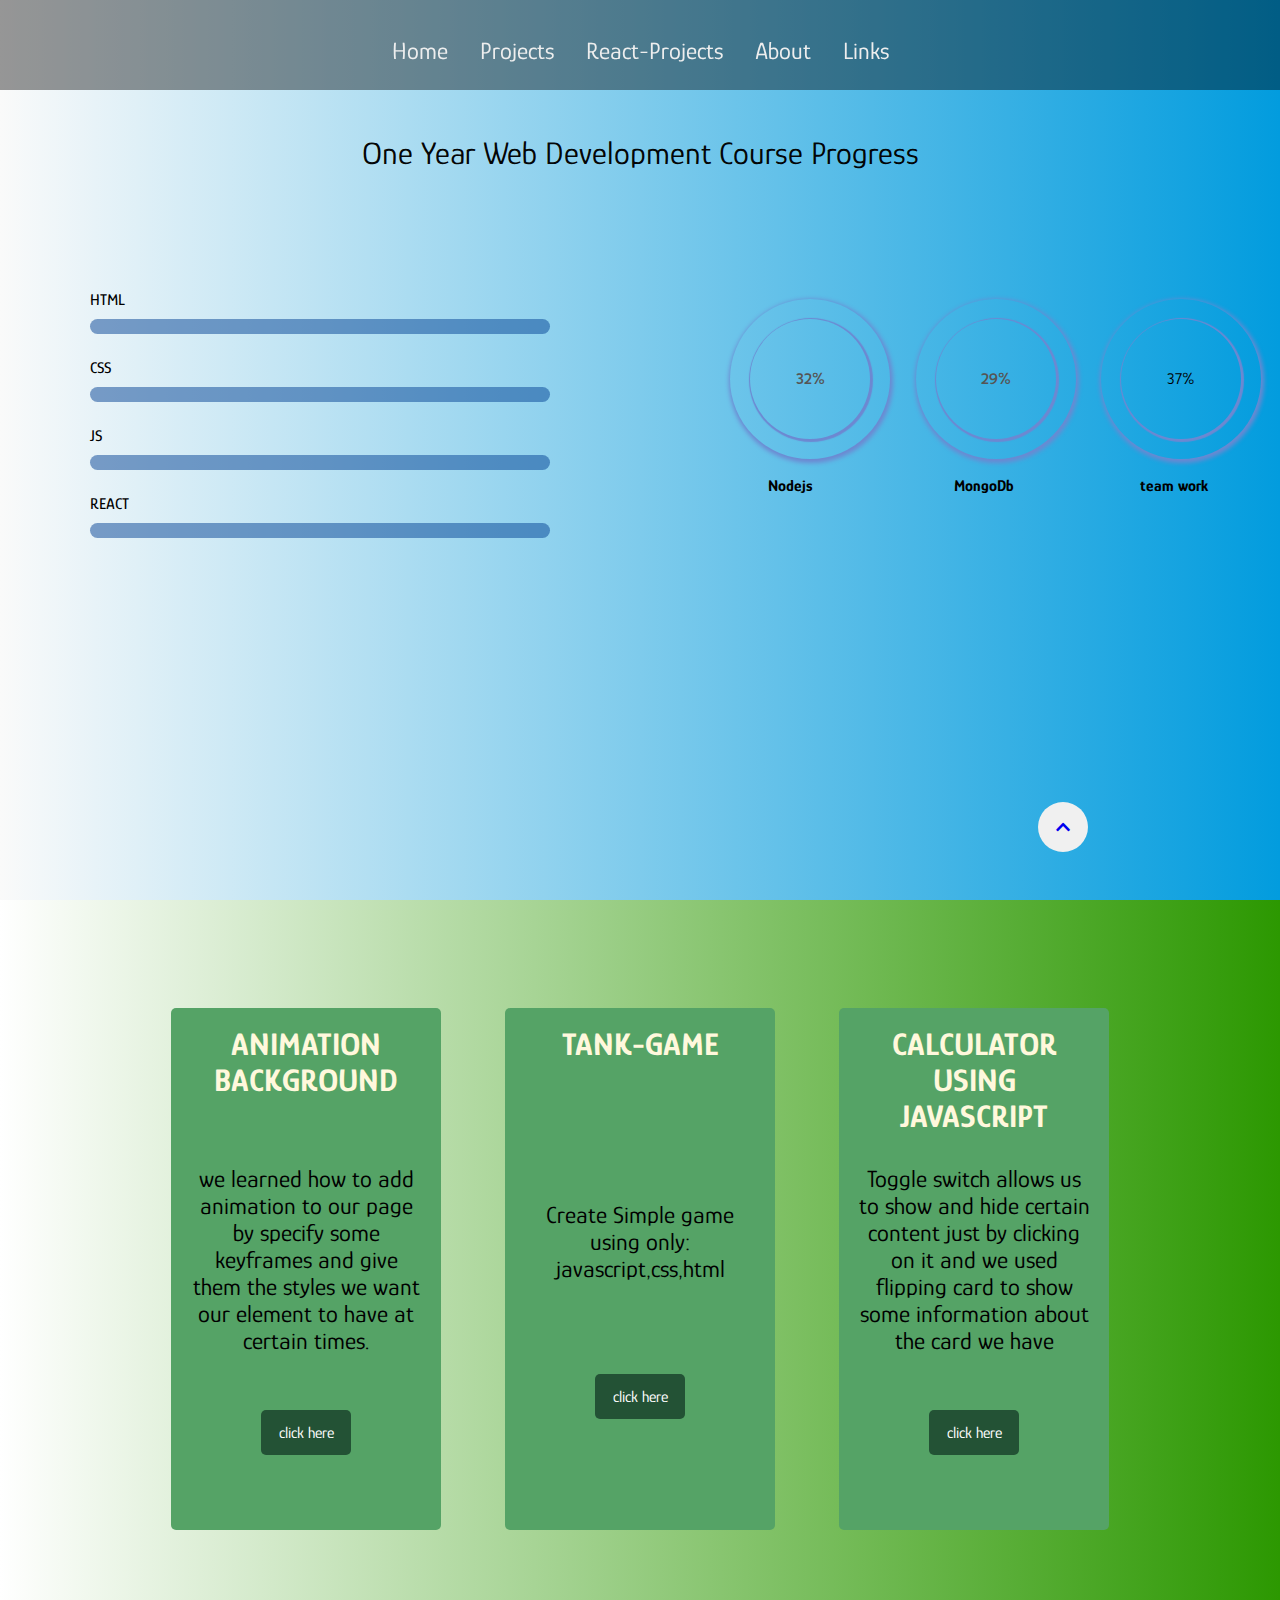
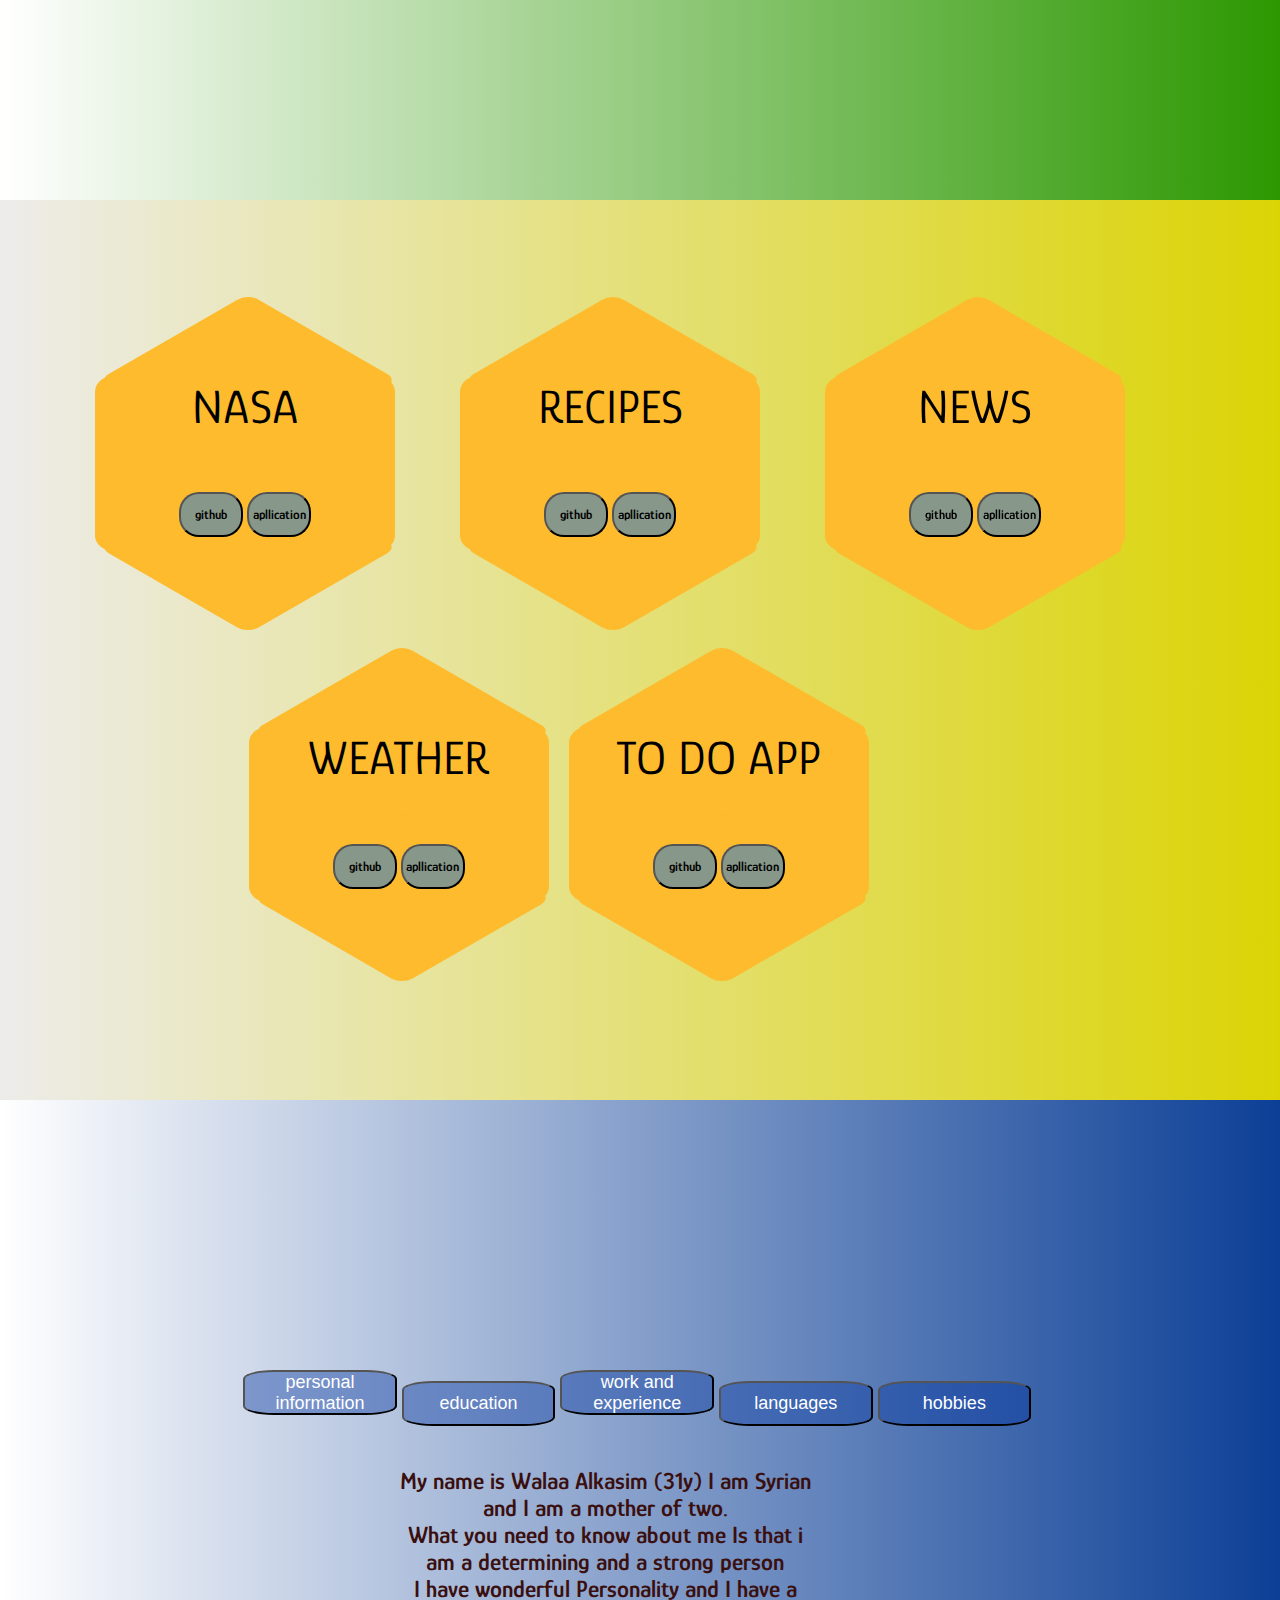
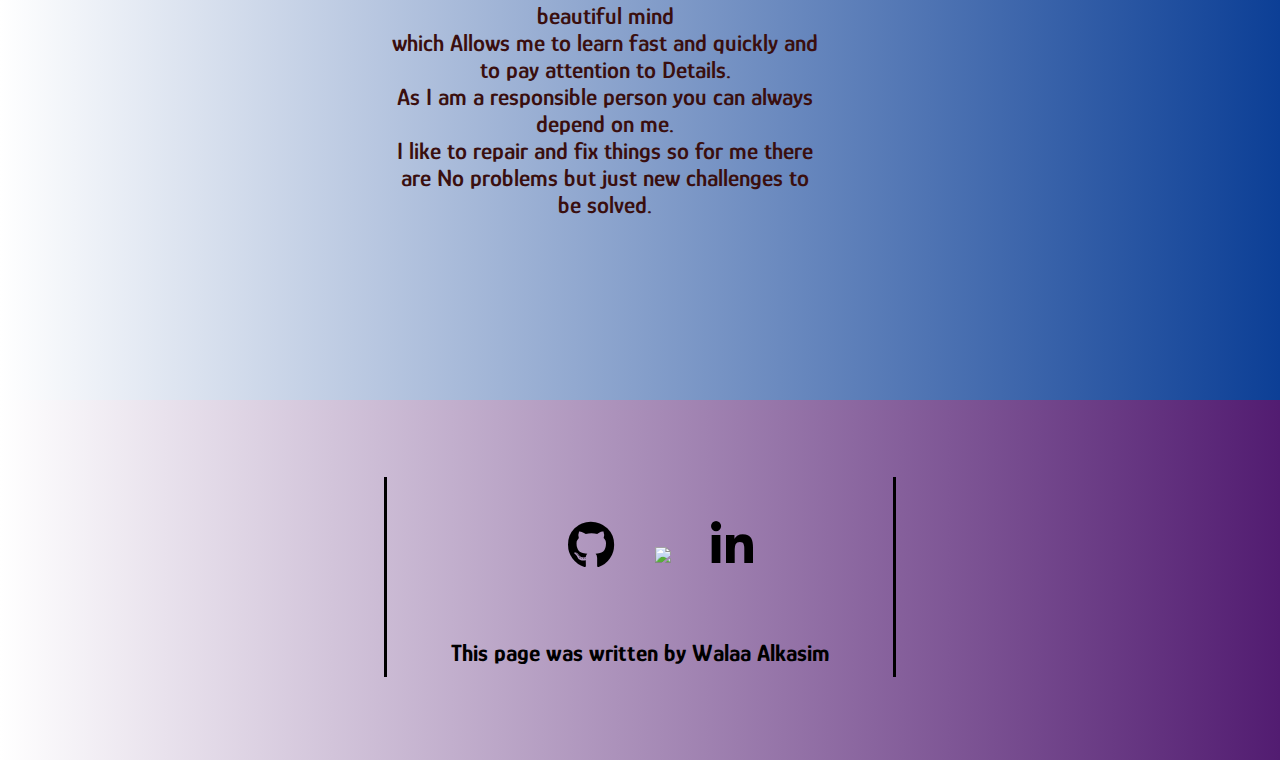
==== commit cb51fa58: "js file" ====
--- a/index.html
+++ b/index.html
@@ -463,7 +463,7 @@
       <p>This page was written by <a href="#about-me"> Walaa Alkasim </a></p>
       <div class="line-left"></div>
     </footer>
-    <script src="../index.js">
+    <script src="./index.js">
       
     </script>
     <!-- footer section ends -->
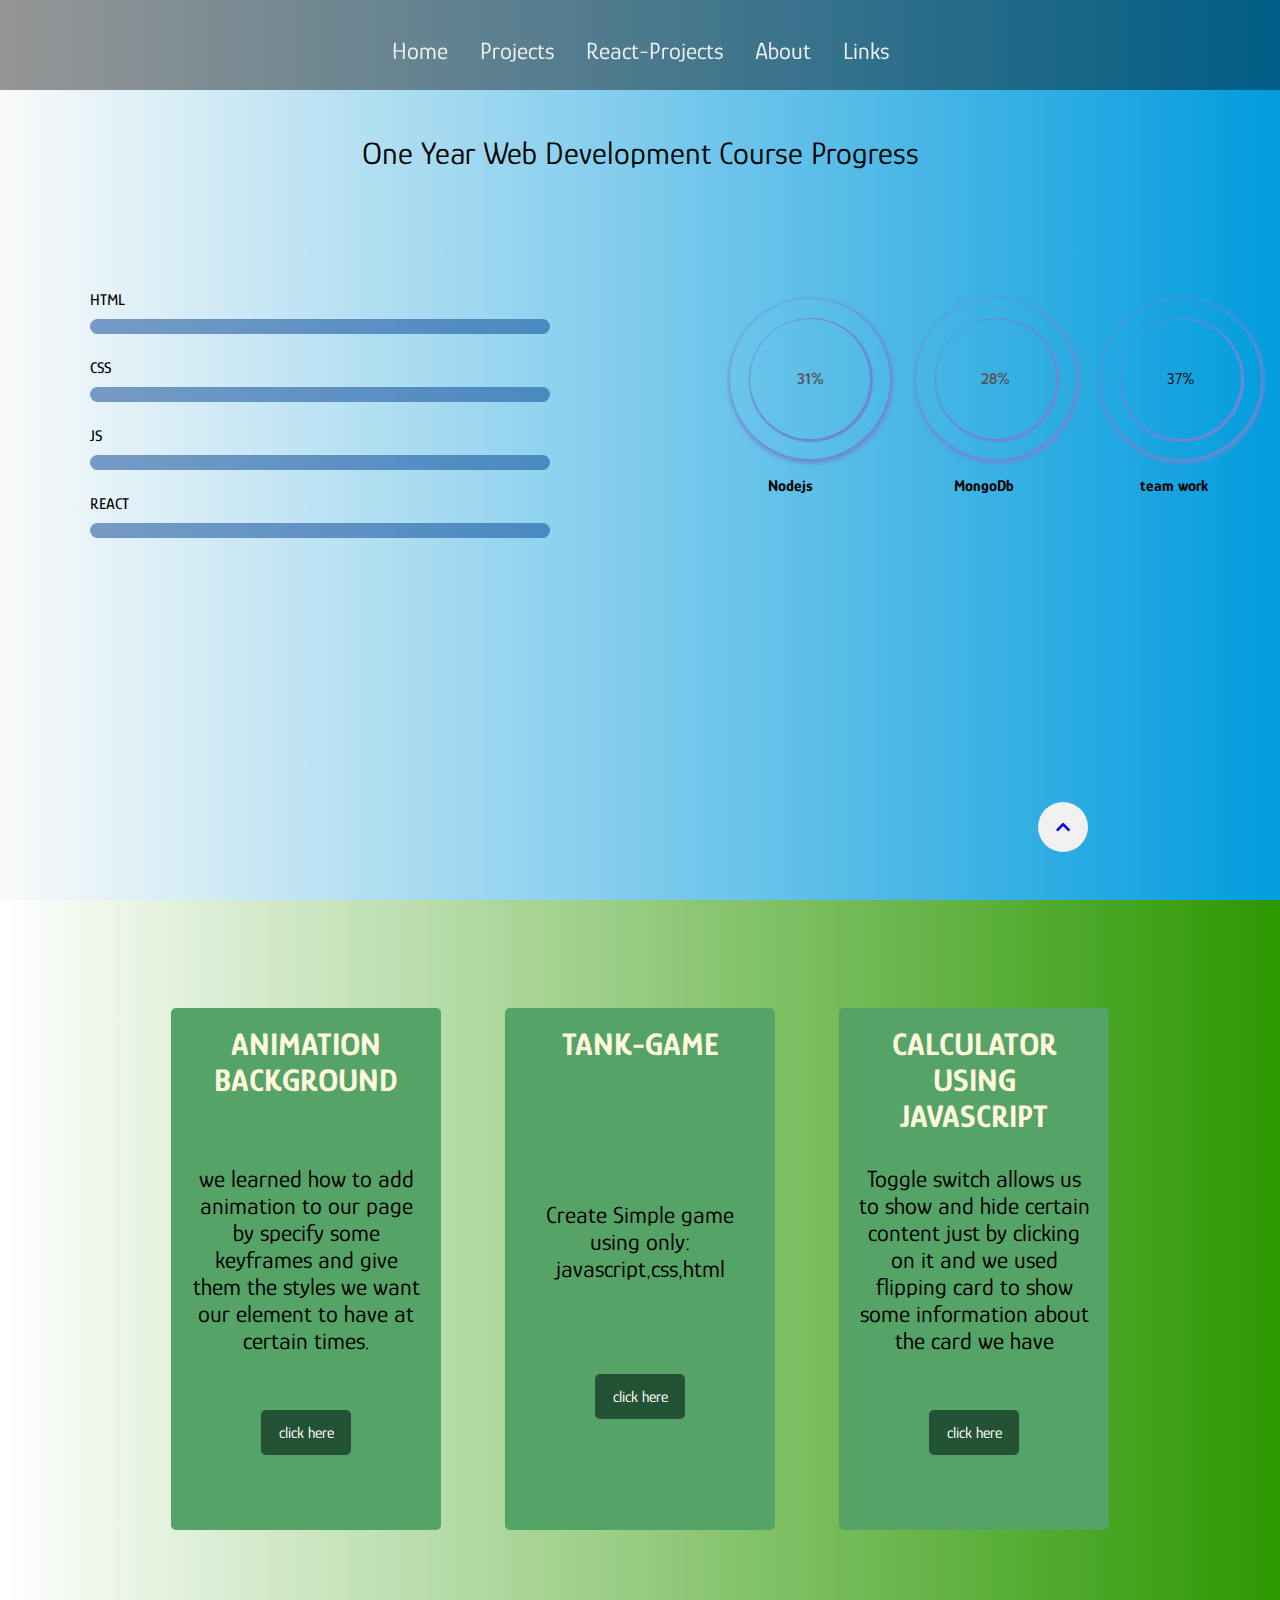
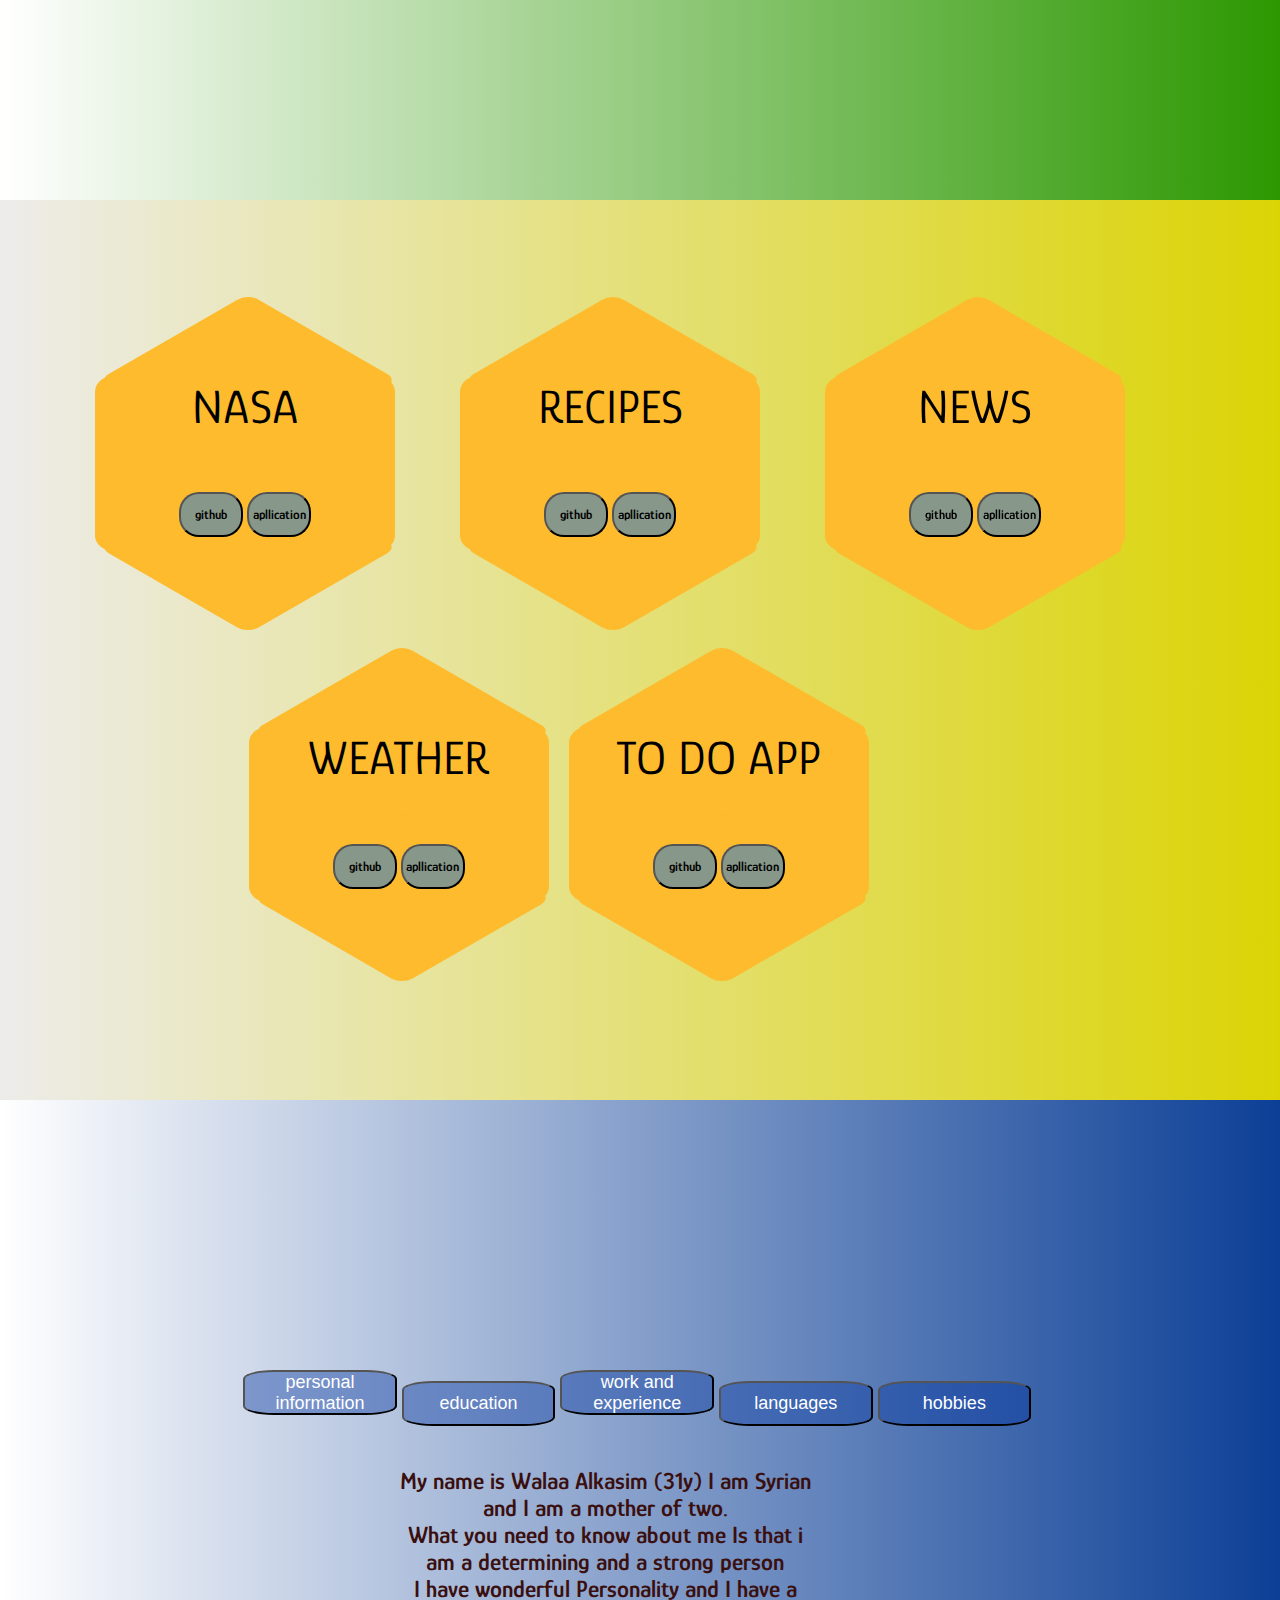
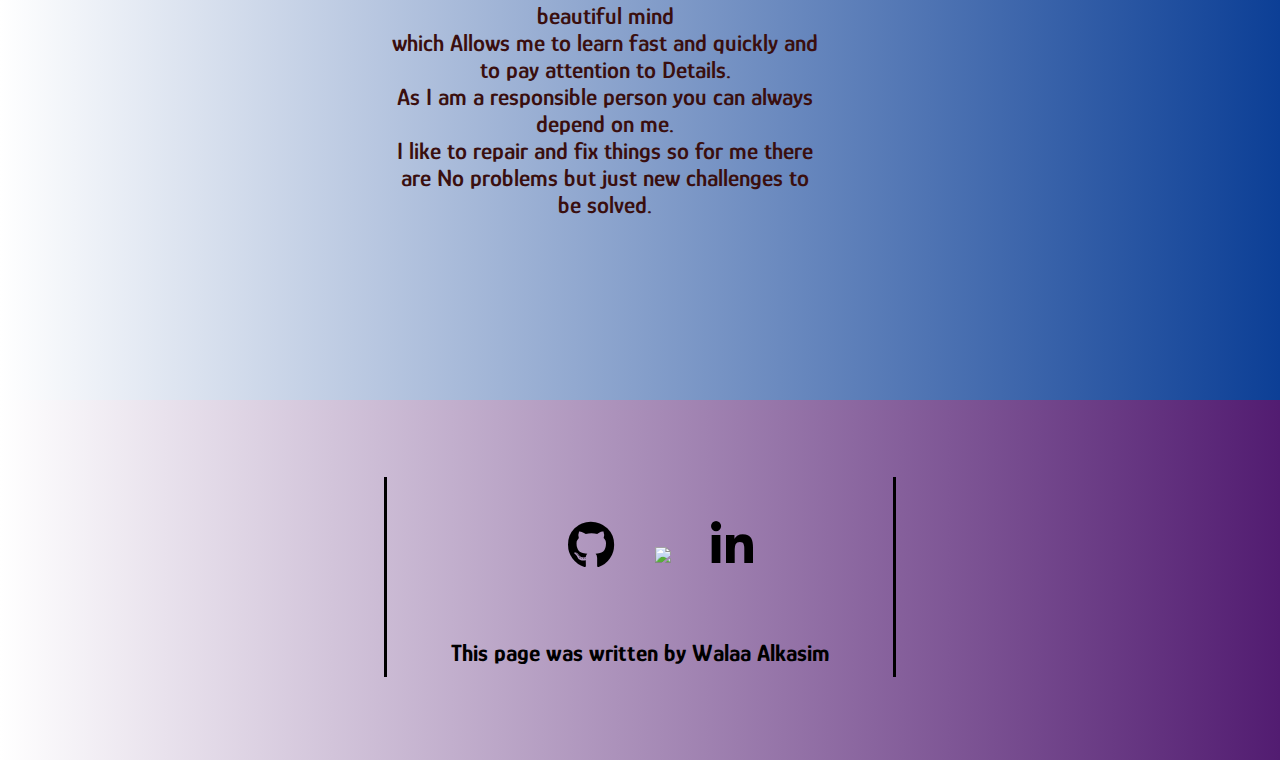
==== commit a2a4e9b9: "url deleted" ====
--- a/index.html
+++ b/index.html
@@ -180,7 +180,7 @@
             certain times.
           </div>
           <a
-            href="./materials/animation/exercise.html"
+            href="#"
             class="btn"
             target="_blank"
             >click here</a
@@ -193,7 +193,7 @@
           <div class="description">
             Create Simple game using only: javascript,css,html
           </div>
-          <a href="./materials/grid/index.html" class="btn" target="_blank"
+          <a href="#" class="btn" target="_blank"
             >click here</a
           >
         </div>
@@ -208,7 +208,7 @@
             about the card we have
           </div>
           <a
-            href="./materials/toggle&flipping card/index.html"
+            href="#"
             class="btn"
             target="_blank"
             >click here</a
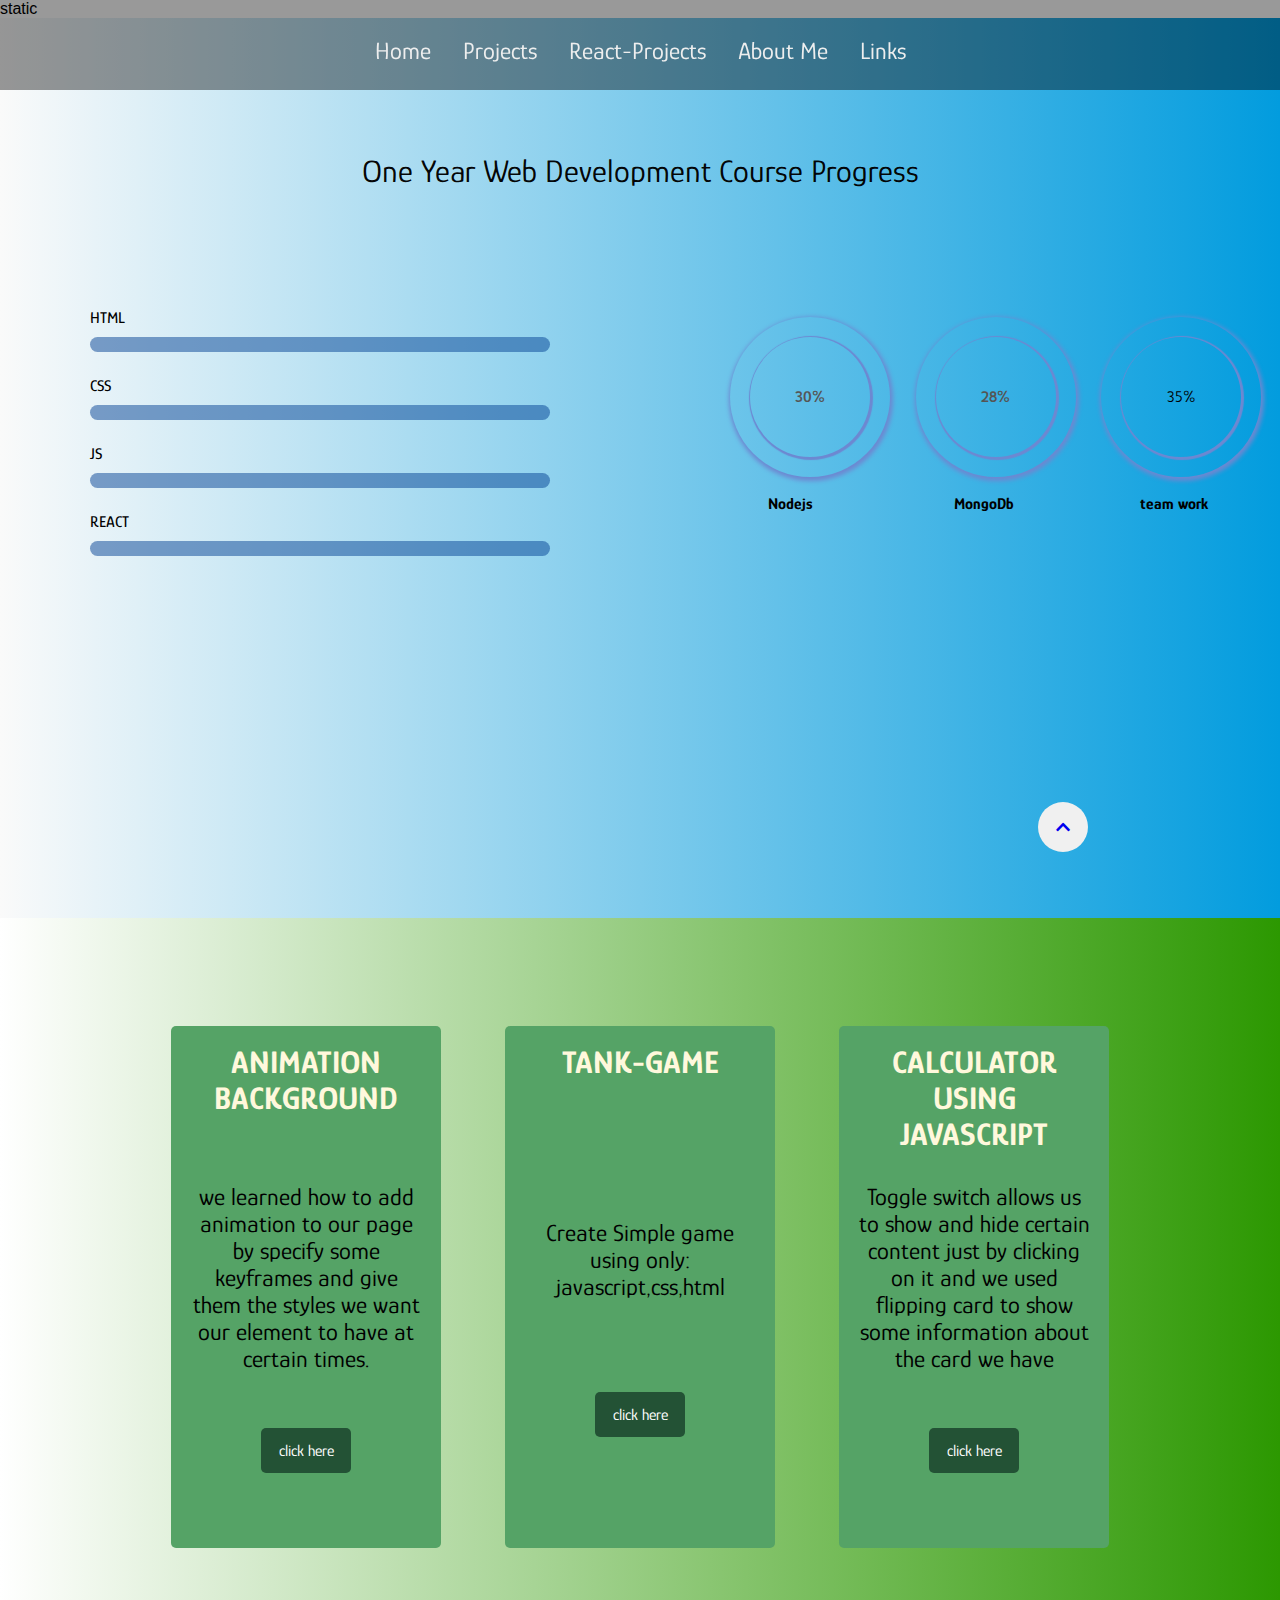
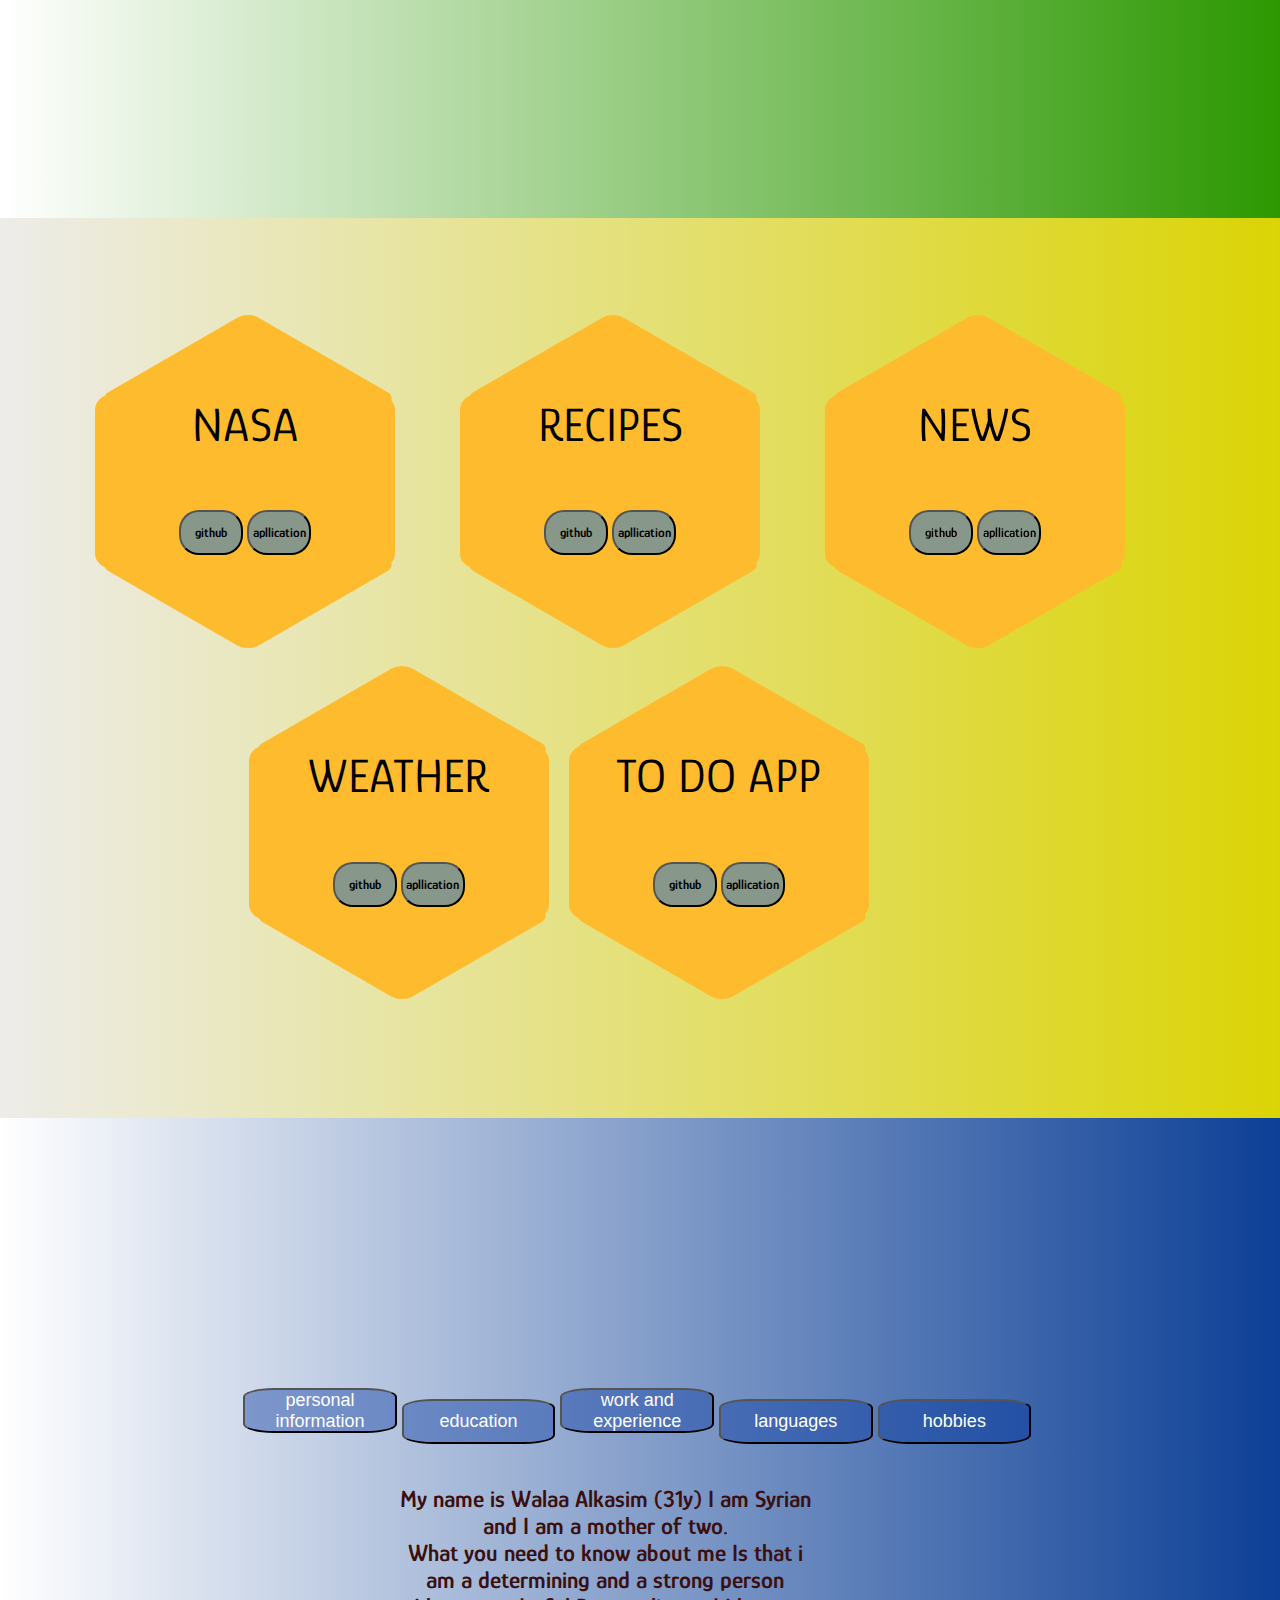
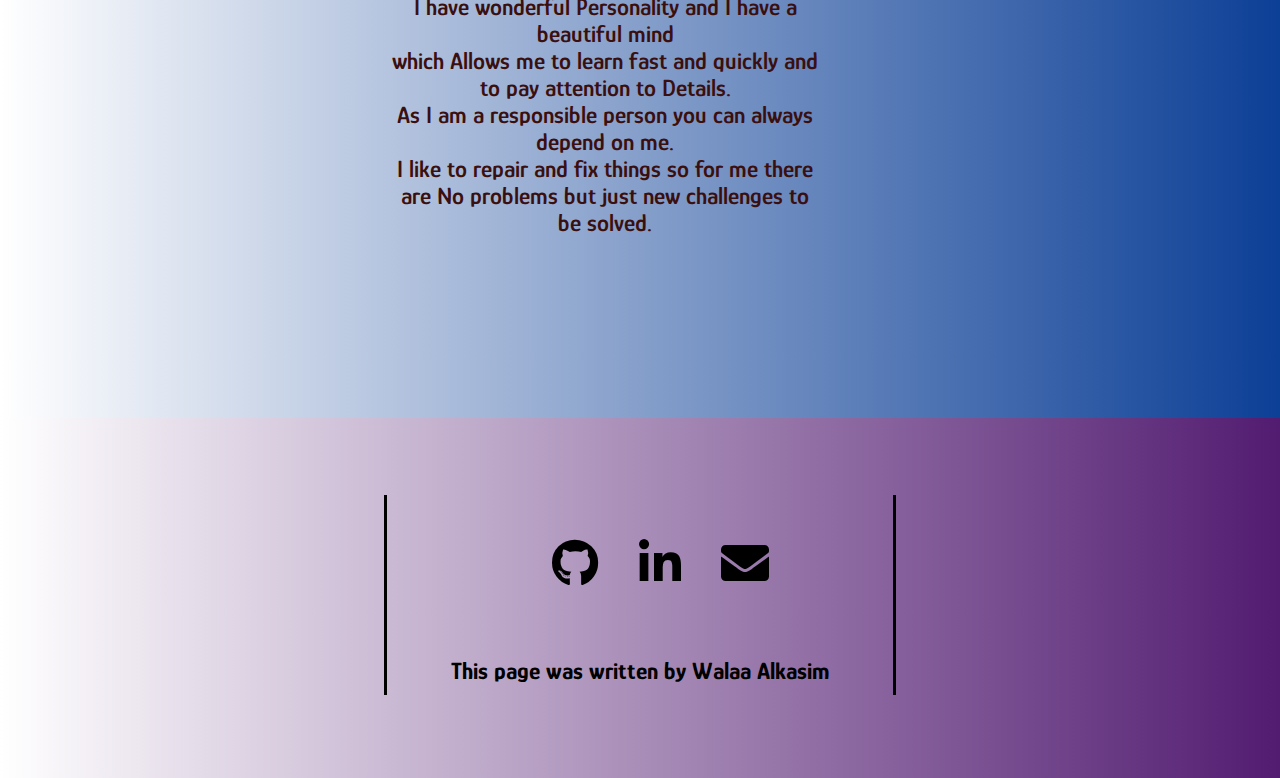
==== commit ac49317e: "adding email form to contact" ====
--- a/index.html
+++ b/index.html
@@ -25,6 +25,7 @@
     <link rel="stylesheet" href="./css/goals.css" />
     <link rel="stylesheet" href="./css/work.css" />
     <link rel="stylesheet" href="./css/footer.css" />
+   <link rel="stylesheet" href="./css/form.css">
 
     <title>Walaa Portfolio</title>
   </head>
@@ -38,17 +39,14 @@
         </div>
       </a>
     </div>
-
-    <!--sticky arrow Ends -->
-
-    <!-- header  for the  navbar -->
+    static
     <header>
       <nav class="nav">
         <ul>
           <li><a href="#home-page">Home</a></li>
           <li><a href="#my-work">Projects</a></li>
           <li><a href="#future-goals">React-Projects</a></li>
-          <li><a href="#about-me">About</a></li>
+          <li><a href="#about-me">About Me</a></li>
           <li><a href="#links">Links</a></li>
         </ul>
       </nav>
@@ -445,21 +443,51 @@
           ></a>
         </li>
         <!-- footer second item -->
-        <li class="footer-item">
+        <!-- <li class="footer-item">
           <a
             href="https://www.notion.so/Web-Development-Resources-dd6faa112a3345b4b376562696dcd35c"
             target="_blank"
             class="footer-link"
             ><img src="https://img.icons8.com/ios/50/000000/notion.png"
           /></a>
-        </li>
+        </li> -->
         <!-- footer third item -->
         <li class="footer-item">
-          <a href="https://www.linkedin.com/feed/"
-            ><i class="fab fa-linkedin-in"></i
+          <a href="https://www.linkedin.com/in/walaa-alkasim-7193a0212?lipi=urn%3Ali%3Apage%3Ad_flagship3_profile_view_base_contact_details%3BfJ0UOLpST%2Fu9KD249B8eYQ%3D%3D"
+          target="_blank"  ><i class="fab fa-linkedin-in"></i
           ></a>
         </li>
-      </ul>
+        <li class="footer-item">
+          <!-- <a href="/uib-final-project-walaaalkasim/email/email.html"
+           target="_blank" > -->
+           
+            <i class="fas fa-envelope" onclick=openForm()></i>
+           
+          <!-- </a> -->
+
+
+</li>    <div>
+            <div class="form-popup" id="myForm">
+              <div class="blocker" onclick="closeForm()"></div>
+              <form  class="form-container"> 
+                <h4>Login</h4>
+
+                
+                <label for="email"></label>
+                <input type="text" placeholder="Enter Email" name="email" required>
+            
+                <label for="msg" >your message</label></br></br>
+               
+            <textarea name="msg"  cols="40" rows="10">
+            
+            </textarea>
+                <button type="submit" class="btn" onclick="openNew()">submit</button>
+                <button type="button" class="btn cancel" onclick="closeForm()">cancel</button>
+              </form>
+            </div></div>
+
+        
+      </ul> 
       <p>This page was written by <a href="#about-me"> Walaa Alkasim </a></p>
       <div class="line-left"></div>
     </footer>
--- a/css/form.css
+++ b/css/form.css
@@ -0,0 +1,96 @@
+
+body {font-family: Arial, Helvetica, sans-serif;}
+* {box-sizing: border-box;}
+
+/* Button used to open the contact form - fixed at the bottom of the page */
+.open-button {
+  background-color: #555;
+  color: white;
+  padding: 16px 20px;
+  border: none;
+  cursor: pointer;
+  opacity: 0.8;
+  position: fixed;
+  bottom: 23px;
+  right: 28px;
+  width: 280px;
+}
+
+/* The popup form - hidden by default */
+.form-popup {
+  display: none;
+  position:absolute; 
+  bottom: 100px;
+  /* right: 15px; */
+  border: 3px solid #f1f1f1;
+  z-index: 9;
+}
+
+/* Add styles to the form container */
+.form-container {
+  /* max-width: 300px;
+  padding: 10px;
+  background-color: white; */
+  padding: 15px;
+  border: 1px solid #ccc;
+  border-radius: 20px 10px;
+width: 300px;
+
+;
+background: #FFF;
+
+position: fixed;
+top: 50vh;
+left: 50vw;
+transform: translate(-50%, -50%);
+}
+
+/* Full-width input fields */
+.form-container input[type=text], .form-container textarea{
+  width: 100%;
+  padding: 15px;
+  margin: 5px 0 22px 0;
+  border-radius: 20px 10px;
+  background: #f1f1f1;
+}
+
+/* When the inputs get focus, do something */
+.form-container input[type=text]:focus, .form-container textarea:focus {
+  background-color: #ddd;
+  outline: none;
+}
+
+/* Set a style for the submit/login button */
+.form-container .btn {
+  background-color: #045faa;
+  color: rgb(255, 255, 255);
+  padding: 16px 20px;
+  border-radius: 20px 10px;
+  font-size: large;
+  font-weight: 600;
+  cursor: pointer;
+  width: 70%;
+  margin-bottom:10px;
+  margin-left: 30px;
+  opacity: 0.8;
+}
+
+/* Add a red background color to the cancel button */
+.form-container .cancel {
+  background-color: rgb(77, 76, 76);
+}
+
+/* Add some hover effects to buttons */
+.form-container .btn:hover, .open-button:hover {
+  opacity: 1;
+}
+.blocker {
+position: fixed;
+top: 0;
+left: 0;
+bottom: 0;
+right: 0;
+content: ' ';
+background: rgba(0,0,0,.5);
+}
+
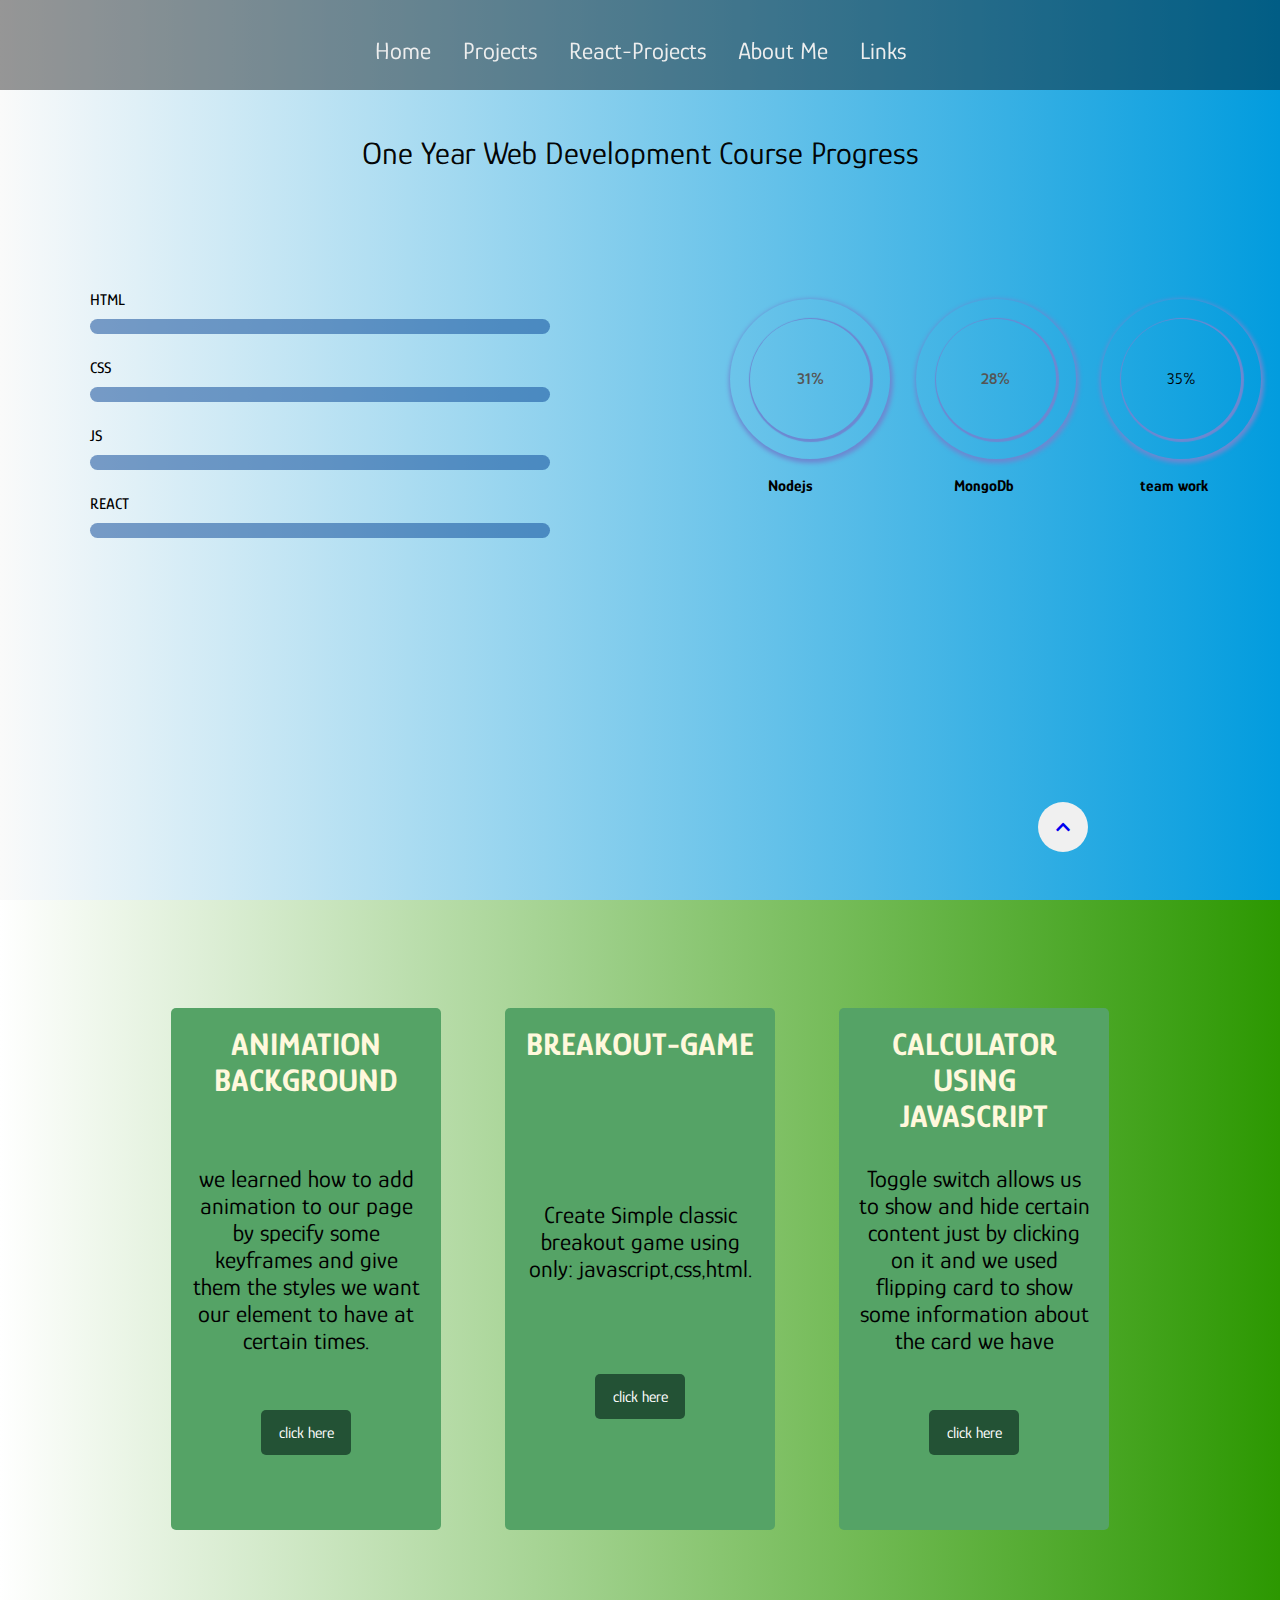
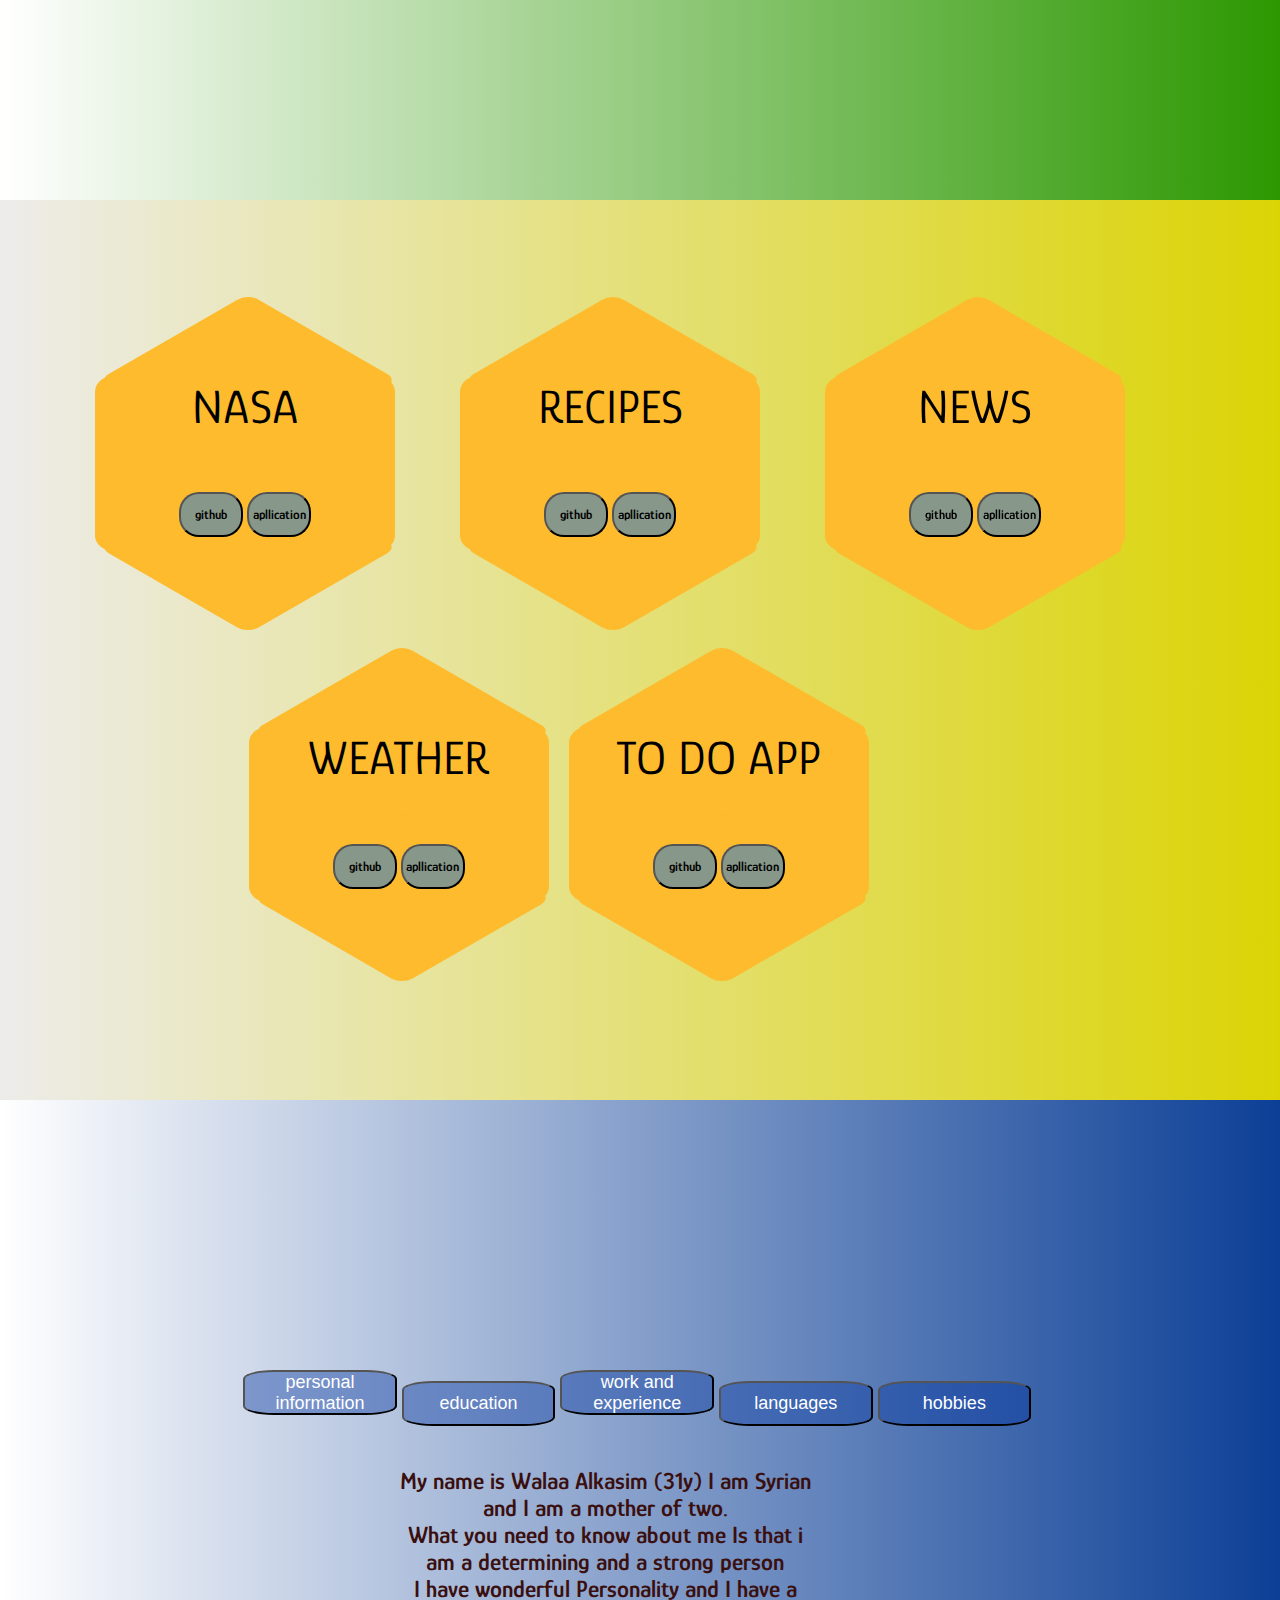
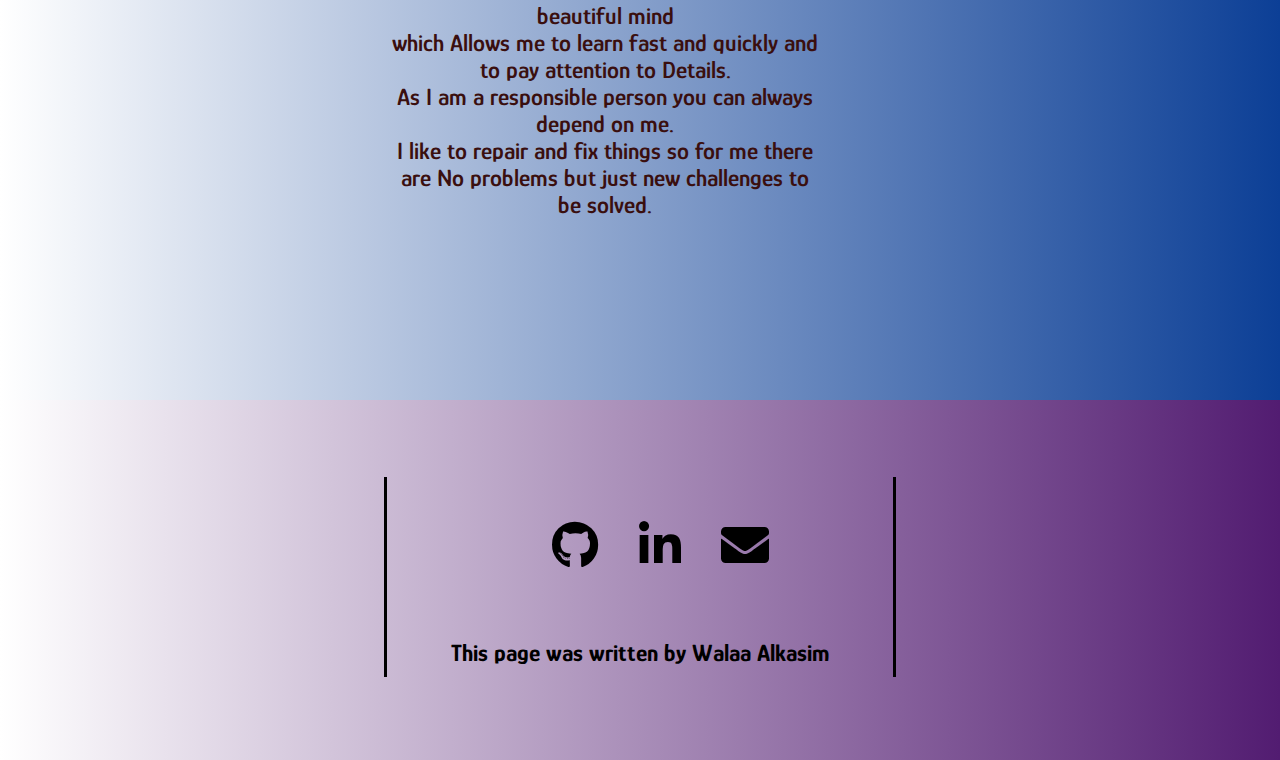
==== commit 3ef616d3: "email" ====
--- a/index.html
+++ b/index.html
@@ -39,7 +39,7 @@
         </div>
       </a>
     </div>
-    static
+ 
     <header>
       <nav class="nav">
         <ul>
@@ -158,15 +158,9 @@
     <!-- this section contains the work -->
 
     <section class="work" id="my-work">
-      <div class="title-effect">
-        <!-- <p>
-          Through the past three months <br />
-          we have learned alot<br />
-          here are some samples of our group work
-        </p> -->
-      </div>
-
-      <!-- the sample of our group work -->
+   
+
+    
 
       <!-- sample one Animation  -->
       <div class="work-part-1">
@@ -184,14 +178,14 @@
             >click here</a
           >
         </div>
-        <!-- sample two grid -->
+        <!-- sample two tank game -->
 
         <div class="sample">
-          <h2>Tank-Game</h2>
+          <h2>BreakOut-Game</h2>
           <div class="description">
-            Create Simple game using only: javascript,css,html
-          </div>
-          <a href="#" class="btn" target="_blank"
+            Create Simple classic breakout game using only: javascript,css,html.
+          </div>
+          <a href="https://soft-biscochitos-ffcde2.netlify.app/" class="btn" target="_blank"
             >click here</a
           >
         </div>
@@ -236,8 +230,8 @@
             <div class="hexa-text">
               <p>NASA</p>
               <div class="hexa-btn">
-                <button class="navigate-btn">github</button>
-                <button class="navigate-btn">apllication</button>
+              <a href="https://github.com/walaaalkasim/SPA-NASA-API" target="_blank">  <button class="navigate-btn">github</button></a>
+           <a href="https://space-pr0ject.netlify.app/" target="_blank">     <button class="navigate-btn">apllication</button></a>
               </div>
             </div>
           </div>
@@ -255,8 +249,8 @@
               <p>RECIPES</p>
 
               <div class="hexa-btn">
-                <button class="navigate-btn">github</button>
-                <button class="navigate-btn">apllication</button>
+               <a href="https://github.com/walaaalkasim/meals_app_ecommerce" target="_blank"> <button class="navigate-btn">github</button></a>
+                <a href="https://monumental-florentine-0734e7.netlify.app/" target="_blank"> <button class="navigate-btn">apllication</button></a>
               </div>
             </div>
           </div>
@@ -272,7 +266,7 @@
             <div class="hexa-text">
               <p>NEWS</p>
               <div class="hexa-btn">
-                <button class="navigate-btn">github</button>
+               <a href="https://github.com/walaaalkasim/news-with-pictures" target="_blank"> <button class="navigate-btn">github</button></a>
                 <button class="navigate-btn">apllication</button>
               </div>
             </div>
@@ -289,8 +283,8 @@
               <div class="hexa-text">
                 <p>WEATHER</p>
                 <div class="hexa-btn">
-                  <button class="navigate-btn">github</button>
-                  <button class="navigate-btn">apllication</button>
+                  <a href="https://github.com/walaaalkasim/weather-project" target="_blank"><button class="navigate-btn">github</button></a>
+                  <a href="https://weather-project-sigma.vercel.app/" target="_blank"><button class="navigate-btn">apllication</button></a>
                 </div>
               </div>
             </div>
@@ -466,25 +460,25 @@
           <!-- </a> -->
 
 
-</li>    <div>
+</li>   
             <div class="form-popup" id="myForm">
               <div class="blocker" onclick="closeForm()"></div>
               <form  class="form-container"> 
-                <h4>Login</h4>
+                <h4>send me a message</h4>
 
                 
                 <label for="email"></label>
-                <input type="text" placeholder="Enter Email" name="email" required>
+                <input type="text" placeholder="Enter Email" name="email" id="emailAddress" required>
             
                 <label for="msg" >your message</label></br></br>
                
-            <textarea name="msg"  cols="40" rows="10">
+            <textarea name="msg"  cols="40" rows="10" id="emailText">
             
             </textarea>
-                <button type="submit" class="btn" onclick="openNew()">submit</button>
+                <button type="submit" class="btn" id="submit">submit</button>
                 <button type="button" class="btn cancel" onclick="closeForm()">cancel</button>
               </form>
-            </div></div>
+            </div>
 
         
       </ul> 
--- a/css/form.css
+++ b/css/form.css
@@ -44,7 +44,9 @@
 left: 50vw;
 transform: translate(-50%, -50%);
 }
-
+.form-container h4{
+    text-align: center;
+}
 /* Full-width input fields */
 .form-container input[type=text], .form-container textarea{
   width: 100%;
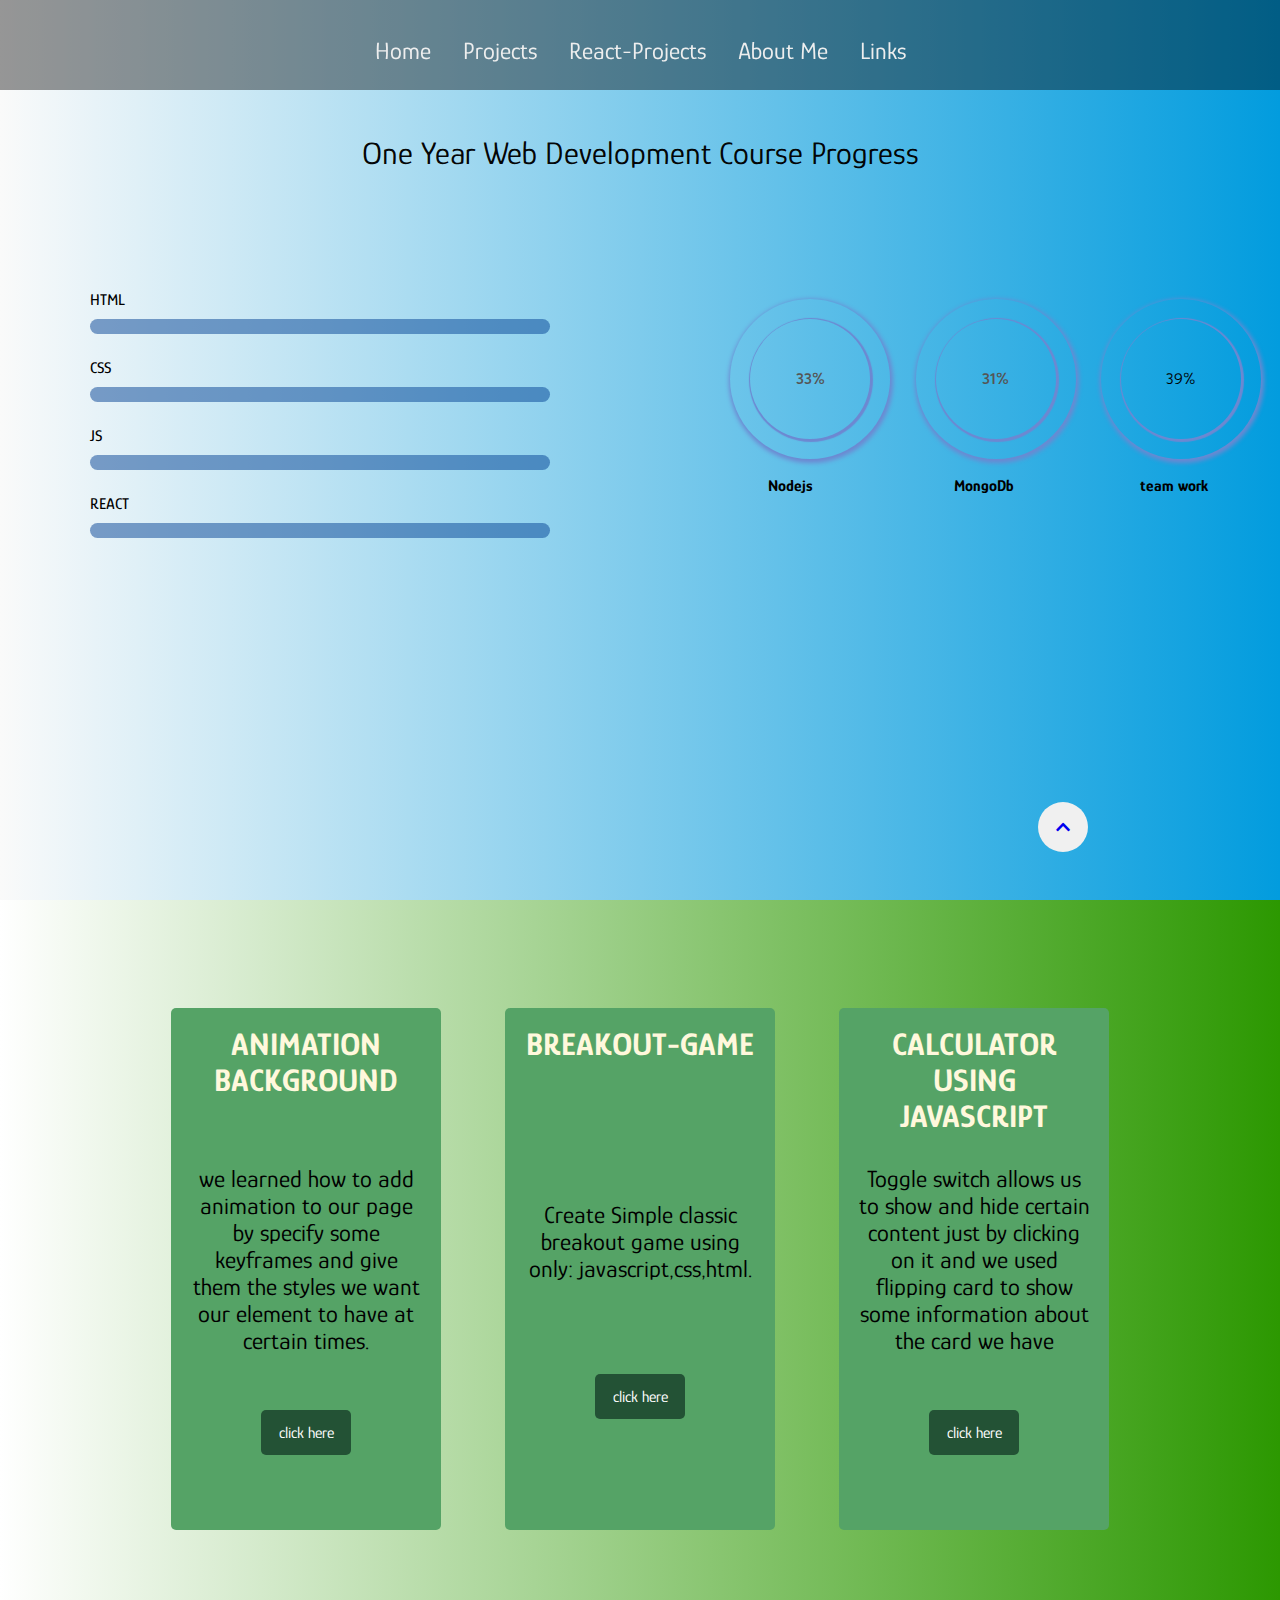
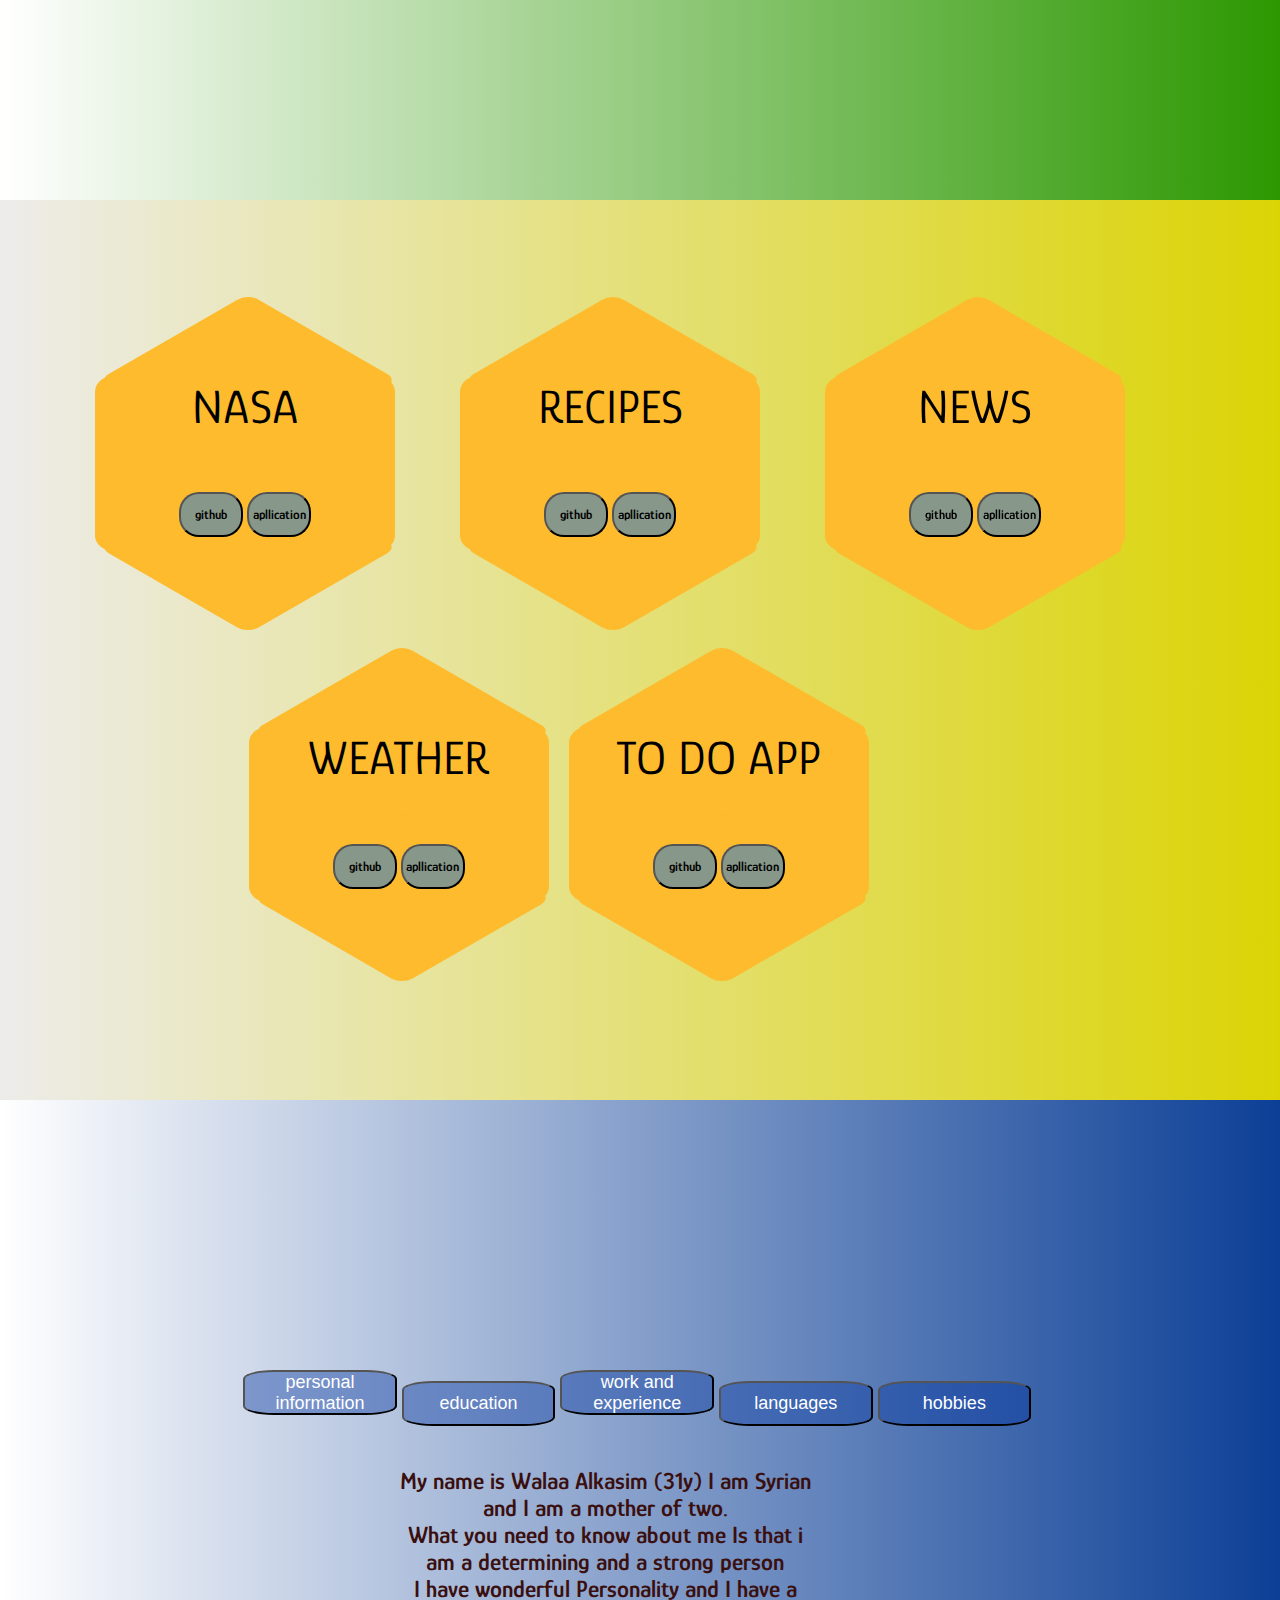
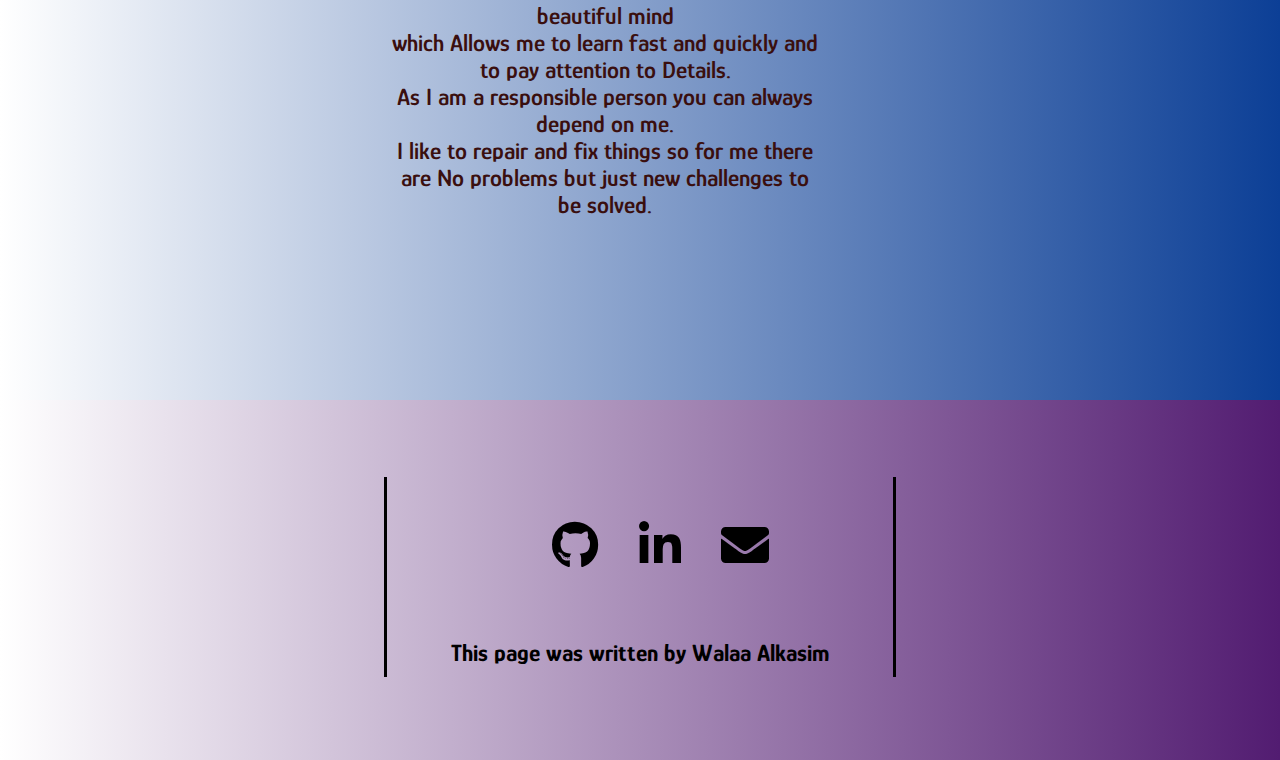
==== commit b9539ff0: "adding todo" ====
--- a/index.html
+++ b/index.html
@@ -301,8 +301,8 @@
               <div class="hexa-text">
                 <p>TO DO APP</p>
                 <div class="hexa-btn">
-                  <button class="navigate-btn">github</button>
-                  <button class="navigate-btn">apllication</button>
+                <a href="https://github.com/walaaalkasim/todo-app" target="_blank">  <button class="navigate-btn">github</button></a>
+                 <a href="https://6282c945734815275dafae5a--dapper-concha-cd2a43.netlify.app/" target="_blank"> <button class="navigate-btn">apllication</button></a>
                 </div>
               </div>
             </div>
